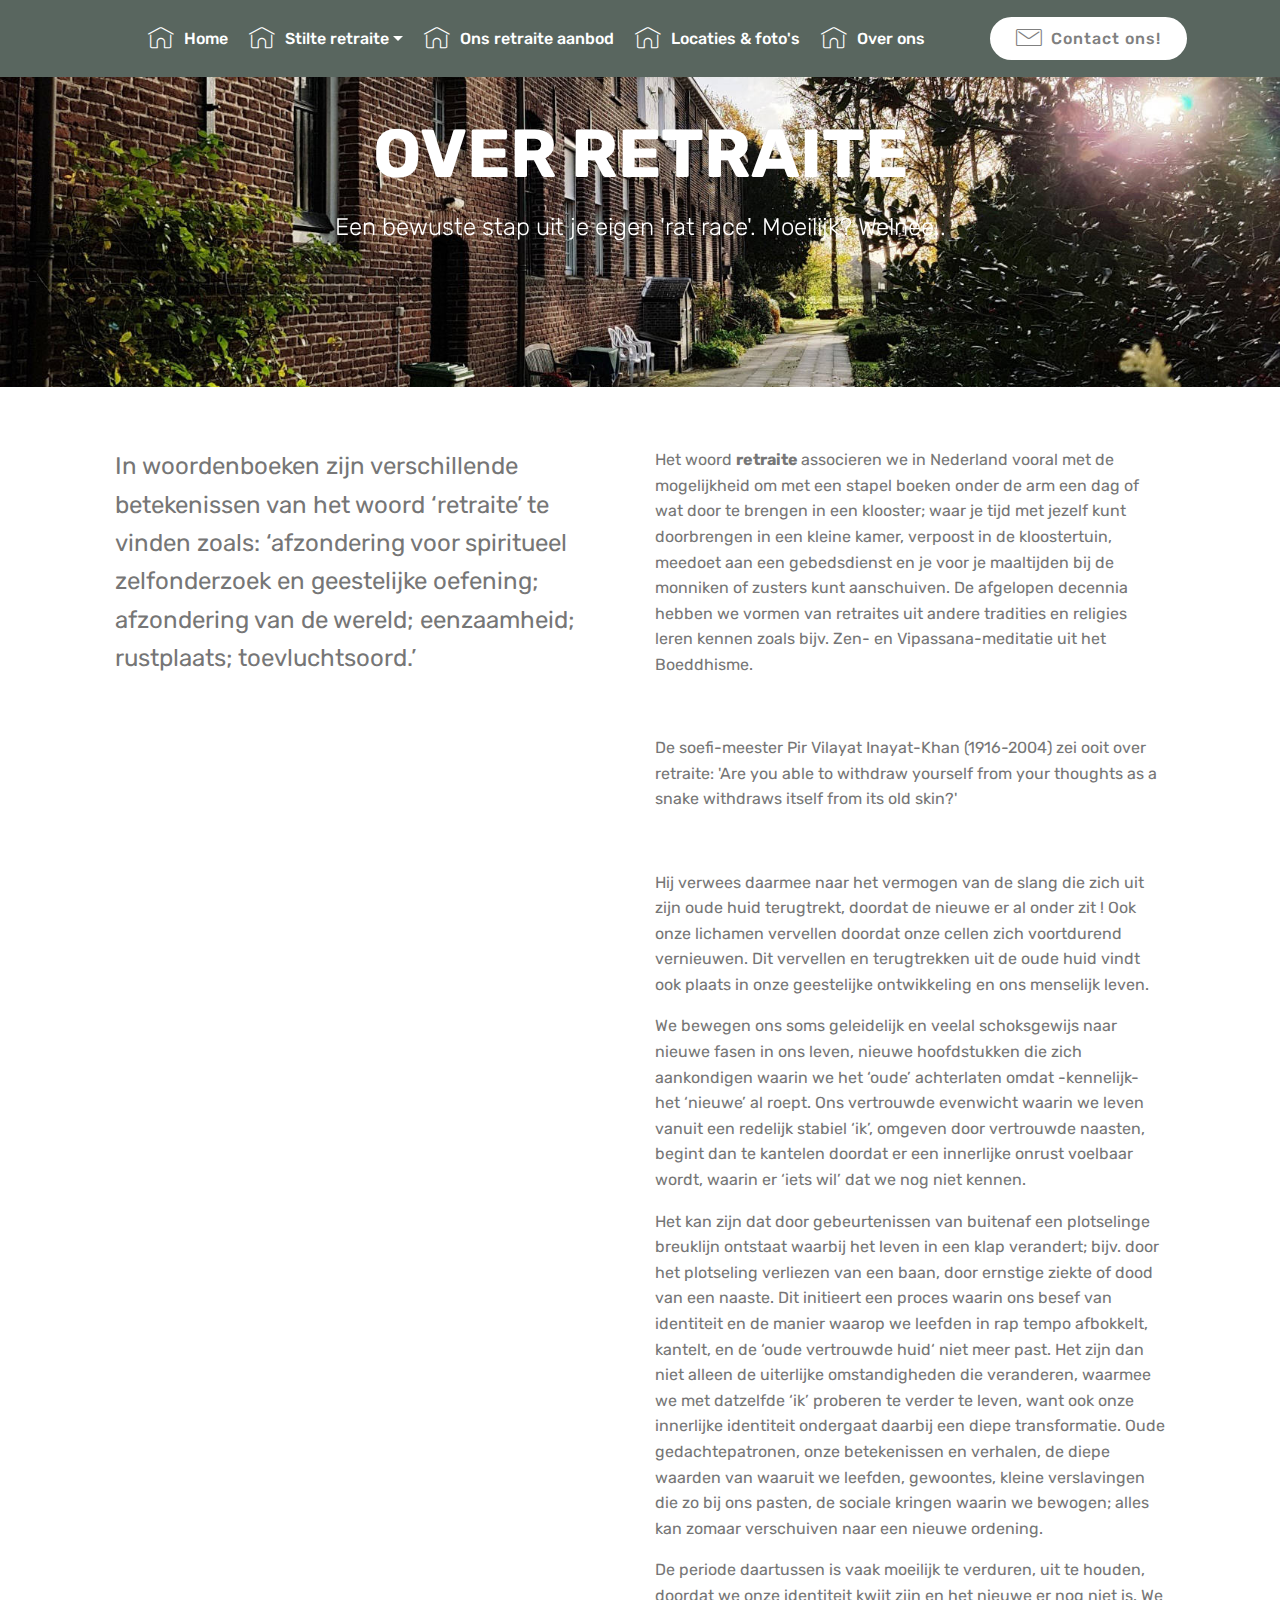
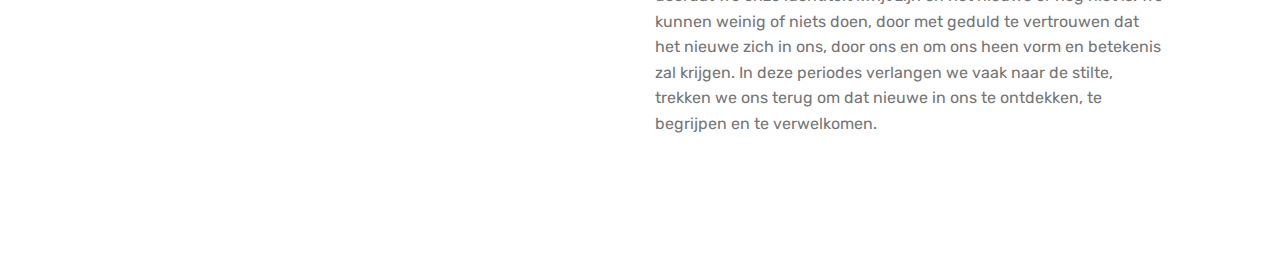
==== page2.html @ 6e640004 "create github pages" ====
<!DOCTYPE html>
<html  >
<head>
  <!-- Site made with Mobirise Website Builder v4.9.6, https://mobirise.com -->
  <meta charset="UTF-8">
  <meta http-equiv="X-UA-Compatible" content="IE=edge">
  <meta name="generator" content="Mobirise v4.9.6, mobirise.com">
  <meta name="viewport" content="width=device-width, initial-scale=1, minimum-scale=1">
  <link rel="shortcut icon" href="assets/images/logo2.png" type="image/x-icon">
  <meta name="description" content="Web Maker Description">
  
  <title>Over stilte retraite</title>
  <link rel="stylesheet" href="assets/web/assets/mobirise-icons/mobirise-icons.css">
  <link rel="stylesheet" href="assets/tether/tether.min.css">
  <link rel="stylesheet" href="assets/bootstrap/css/bootstrap.min.css">
  <link rel="stylesheet" href="assets/bootstrap/css/bootstrap-grid.min.css">
  <link rel="stylesheet" href="assets/bootstrap/css/bootstrap-reboot.min.css">
  <link rel="stylesheet" href="assets/dropdown/css/style.css">
  <link rel="stylesheet" href="assets/theme/css/style.css">
  <link rel="stylesheet" href="assets/mobirise/css/mbr-additional.css" type="text/css">
  
  
  
</head>
<body>
  <section class="menu cid-rkNlGfXV9l" once="menu" id="menu1-f">

    

    <nav class="navbar navbar-expand beta-menu navbar-dropdown align-items-center navbar-fixed-top navbar-toggleable-sm">
        <button class="navbar-toggler navbar-toggler-right" type="button" data-toggle="collapse" data-target="#navbarSupportedContent" aria-controls="navbarSupportedContent" aria-expanded="false" aria-label="Toggle navigation">
            <div class="hamburger">
                <span></span>
                <span></span>
                <span></span>
                <span></span>
            </div>
        </button>
        <div class="menu-logo">
            <div class="navbar-brand">
                
                
            </div>
        </div>
        <div class="collapse navbar-collapse" id="navbarSupportedContent">
            <ul class="navbar-nav nav-dropdown navbar-nav-top-padding" data-app-modern-menu="true"><li class="nav-item"><a class="nav-link link text-white display-4" href="index.html" aria-expanded="false">
                        <span class="mbri-home mbr-iconfont mbr-iconfont-btn"></span>
                        Home</a></li><li class="nav-item dropdown open"><a class="nav-link link text-white dropdown-toggle display-4" href="page2.html" aria-expanded="true" data-toggle="dropdown-submenu">
                        <span class="mbri-home mbr-iconfont mbr-iconfont-btn"></span>
                        Stilte retraite</a><div class="dropdown-menu"><a class="text-white dropdown-item display-4" href="page6.html" aria-expanded="false">Over stilte retraite</a><a class="text-white dropdown-item display-4" href="page3.html" aria-expanded="false">Wat is stilte retraite</a><a class="text-white dropdown-item display-4" href="page4.html" aria-expanded="false">Wat doet stilte retraite</a></div></li><li class="nav-item"><a class="nav-link link text-white display-4" href="https://mobirise.co" aria-expanded="false">
                        <span class="mbri-home mbr-iconfont mbr-iconfont-btn"></span>
                        Ons retraite aanbod</a></li><li class="nav-item"><a class="nav-link link text-white display-4" href="https://mobirise.co" aria-expanded="false">
                        <span class="mbri-home mbr-iconfont mbr-iconfont-btn"></span>
                        Locaties &amp; foto's</a></li><li class="nav-item"><a class="nav-link link text-white display-4" href="https://mobirise.co" aria-expanded="false">
                        <span class="mbri-home mbr-iconfont mbr-iconfont-btn"></span>
                        Over ons</a></li><li class="nav-item"><a class="nav-link link text-white display-4" href="https://mobirise.co" aria-expanded="false">
                        </a></li><li class="nav-item">
                    <a class="nav-link link text-white display-4" href="https://mobirise.co">
                        </a>
                </li></ul>
            <div class="navbar-buttons mbr-section-btn"><a class="btn btn-sm btn-primary display-4" href="https://mobirise.co"><span class="mbri-letter mbr-iconfont mbr-iconfont-btn"></span>
                    
                    Contact ons!</a></div>
        </div>
    </nav>
</section>

<section class="engine"><a href="https://mobirise.info/m">web design templates</a></section><section class="mbr-section content5 cid-rkNWGLHf2K mbr-parallax-background" id="content5-g">

    

    

    <div class="container">
        <div class="media-container-row">
            <div class="title col-12 col-md-8">
                <h2 class="align-center mbr-bold mbr-white pb-3 mbr-fonts-style display-1">OVER RETRAITE</h2>
                <h3 class="mbr-section-subtitle align-center mbr-light mbr-white pb-3 mbr-fonts-style display-5">Een bewuste stap uit je eigen 'rat race'. Moeilijk? Welnee..</h3>
                
                
            </div>
        </div>
    </div>
</section>

<section class="mbr-section article content3 cid-rkNXkvsCV7" id="content3-h">
      
     

    <div class="container">
        <div class="media-container-row">
            <div class="row col-12 col-md-12">
                <div class="col-12 mbr-text mbr-fonts-style col-md-6 display-5">
                     <p>In woordenboeken zijn verschillende betekenissen van het woord ‘retraite’ te vinden zoals: ‘afzondering voor spiritueel zelfonderzoek en geestelijke oefening; afzondering van de wereld; eenzaamheid; rustplaats; toevluchtsoord.’</p>
                </div>
                <div class="col-12 mbr-text mbr-fonts-style display-7 col-md-6">
                     <p>Het woord <strong>retraite </strong>associeren we in Nederland vooral met de mogelijkheid om met een stapel boeken onder de arm een dag of wat door te brengen in een klooster; waar je tijd met jezelf kunt doorbrengen in een kleine kamer, verpoost in de kloostertuin, meedoet aan een gebedsdienst en je voor je maaltijden bij de monniken of zusters kunt aanschuiven. De afgelopen decennia hebben we vormen van retraites uit andere tradities en religies leren kennen zoals bijv. Zen- en Vipassana-meditatie uit het Boeddhisme.
</p><p><br></p><p><span style="font-size: 1rem;">
</span><span style="font-size: 1rem;">De soefi-meester Pir Vilayat Inayat-Khan (1916-2004) zei ooit over retraite: 'Are you able to withdraw yourself from your thoughts as a snake withdraws itself from its old skin?'</span><br></p><p><span style="font-size: 1rem;"><br></span></p><p><span style="font-size: 1rem;">Hij v</span><span style="font-size: 1rem;">erwees daarmee naar het vermogen van de slang die zich uit zijn oude huid terugtrekt, doordat de nieuwe er al onder zit ! Ook onze lichamen vervellen doordat onze cellen zich voortdurend vernieuwen. Dit vervellen en terugtrekken uit de oude huid vindt ook plaats in onze geestelijke ontwikkeling en ons menselijk leven.&nbsp;</span></p><p><span style="font-size: 1rem;">
</span><span style="font-size: 1rem;">We bewegen ons soms geleidelijk en veelal schoksgewijs naar nieuwe fasen in ons leven, nieuwe hoofdstukken die zich aankondigen waarin we het ‘oude’ achterlaten omdat -kennelijk- het ‘nieuwe’ al roept. Ons vertrouwde evenwicht waarin we leven vanuit een redelijk stabiel ‘ik’, omgeven door vertrouwde naasten, begint dan te kantelen doordat er een innerlijke onrust voelbaar wordt, waarin er ‘iets wil’ dat we nog niet kennen.&nbsp;</span></p><p><span style="font-size: 1rem;">
</span></p><p><span style="font-size: 1rem;">Het kan zijn dat door gebeurtenissen van buitenaf een plotselinge breuklijn ontstaat waarbij het leven in een klap verandert; bijv. door het plotseling verliezen van een baan, door ernstige ziekte of dood van een naaste. Dit initieert een proces waarin ons besef van identiteit en de manier waarop we leefden in rap tempo afbokkelt, kantelt, en de ‘oude vertrouwde huid‘ niet meer past. Het zijn dan niet alleen de uiterlijke omstandigheden die veranderen, waarmee we met datzelfde ‘ik’ proberen te verder te leven, want ook onze innerlijke identiteit ondergaat daarbij een diepe transformatie. Oude gedachtepatronen, onze betekenissen en verhalen, de diepe waarden van waaruit we leefden, gewoontes, kleine verslavingen die zo bij ons pasten, de sociale kringen waarin we bewogen; alles kan zomaar verschuiven naar een nieuwe ordening.
</span></p><p><span style="font-size: 1rem;">
</span></p><p><span style="font-size: 1rem;">De periode daartussen is vaak moeilijk te verduren, uit te houden, doordat we onze identiteit kwijt zijn en het nieuwe er nog niet is. We kunnen weinig of niets doen, door met geduld te vertrouwen dat het nieuwe zich in ons, door ons en om ons heen vorm en betekenis zal krijgen. In deze periodes verlangen we vaak naar de stilte, trekken we ons terug om dat nieuwe in ons te ontdekken, te begrijpen en te verwelkomen.</span></p><p><span style="font-size: 1rem;"><br></span></p>
                </div>
                
            </div>
        </div>
    </div>
</section>


  <script src="assets/web/assets/jquery/jquery.min.js"></script>
  <script src="assets/popper/popper.min.js"></script>
  <script src="assets/tether/tether.min.js"></script>
  <script src="assets/bootstrap/js/bootstrap.min.js"></script>
  <script src="assets/smoothscroll/smooth-scroll.js"></script>
  <script src="assets/dropdown/js/script.min.js"></script>
  <script src="assets/touchswipe/jquery.touch-swipe.min.js"></script>
  <script src="assets/parallax/jarallax.min.js"></script>
  <script src="assets/theme/js/script.js"></script>
  
  
</body>
</html>
---- assets/web/assets/mobirise-icons/mobirise-icons.css ----
@font-face {
  font-family: 'MobiriseIcons';
  src:  url('mobirise-icons.eot?spat4u');
  src:  url('mobirise-icons.eot?spat4u#iefix') format('embedded-opentype'),
    url('mobirise-icons.ttf?spat4u') format('truetype'),
    url('mobirise-icons.woff?spat4u') format('woff'),
    url('mobirise-icons.svg?spat4u#MobiriseIcons') format('svg');
  font-weight: normal;
  font-style: normal;
}

[class^="mbri-"], [class*=" mbri-"] {
  /* use !important to prevent issues with browser extensions that change fonts */
  font-family: MobiriseIcons !important;
  speak: none;
  font-style: normal;
  font-weight: normal;
  font-variant: normal;
  text-transform: none;
  line-height: 1;

  /* Better Font Rendering =========== */
  -webkit-font-smoothing: antialiased;
  -moz-osx-font-smoothing: grayscale;
}

.mbri-add-submenu:before {
  content: "\e900";
}
.mbri-alert:before {
  content: "\e901";
}
.mbri-align-center:before {
  content: "\e902";
}
.mbri-align-justify:before {
  content: "\e903";
}
.mbri-align-left:before {
  content: "\e904";
}
.mbri-align-right:before {
  content: "\e905";
}
.mbri-android:before {
  content: "\e906";
}
.mbri-apple:before {
  content: "\e907";
}
.mbri-arrow-down:before {
  content: "\e908";
}
.mbri-arrow-next:before {
  content: "\e909";
}
.mbri-arrow-prev:before {
  content: "\e90a";
}
.mbri-arrow-up:before {
  content: "\e90b";
}
.mbri-bold:before {
  content: "\e90c";
}
.mbri-bookmark:before {
  content: "\e90d";
}
.mbri-bootstrap:before {
  content: "\e90e";
}
.mbri-briefcase:before {
  content: "\e90f";
}
.mbri-browse:before {
  content: "\e910";
}
.mbri-bulleted-list:before {
  content: "\e911";
}
.mbri-calendar:before {
  content: "\e912";
}
.mbri-camera:before {
  content: "\e913";
}
.mbri-cart-add:before {
  content: "\e914";
}
.mbri-cart-full:before {
  content: "\e915";
}
.mbri-cash:before {
  content: "\e916";
}
.mbri-change-style:before {
  content: "\e917";
}
.mbri-chat:before {
  content: "\e918";
}
.mbri-clock:before {
  content: "\e919";
}
.mbri-close:before {
  content: "\e91a";
}
.mbri-cloud:before {
  content: "\e91b";
}
.mbri-code:before {
  content: "\e91c";
}
.mbri-contact-form:before {
  content: "\e91d";
}
.mbri-credit-card:before {
  content: "\e91e";
}
.mbri-cursor-click:before {
  content: "\e91f";
}
.mbri-cust-feedback:before {
  content: "\e920";
}
.mbri-database:before {
  content: "\e921";
}
.mbri-delivery:before {
  content: "\e922";
}
.mbri-desktop:before {
  content: "\e923";
}
.mbri-devices:before {
  content: "\e924";
}
.mbri-down:before {
  content: "\e925";
}
.mbri-download:before {
  content: "\e989";
}
.mbri-drag-n-drop:before {
  content: "\e927";
}
.mbri-drag-n-drop2:before {
  content: "\e928";
}
.mbri-edit:before {
  content: "\e929";
}
.mbri-edit2:before {
  content: "\e92a";
}
.mbri-error:before {
  content: "\e92b";
}
.mbri-extension:before {
  content: "\e92c";
}
.mbri-features:before {
  content: "\e92d";
}
.mbri-file:before {
  content: "\e92e";
}
.mbri-flag:before {
  content: "\e92f";
}
.mbri-folder:before {
  content: "\e930";
}
.mbri-gift:before {
  content: "\e931";
}
.mbri-github:before {
  content: "\e932";
}
.mbri-globe:before {
  content: "\e933";
}
.mbri-globe-2:before {
  content: "\e934";
}
.mbri-growing-chart:before {
  content: "\e935";
}
.mbri-hearth:before {
  content: "\e936";
}
.mbri-help:before {
  content: "\e937";
}
.mbri-home:before {
  content: "\e938";
}
.mbri-hot-cup:before {
  content: "\e939";
}
.mbri-idea:before {
  content: "\e93a";
}
.mbri-image-gallery:before {
  content: "\e93b";
}
.mbri-image-slider:before {
  content: "\e93c";
}
.mbri-info:before {
  content: "\e93d";
}
.mbri-italic:before {
  content: "\e93e";
}
.mbri-key:before {
  content: "\e93f";
}
.mbri-laptop:before {
  content: "\e940";
}
.mbri-layers:before {
  content: "\e941";
}
.mbri-left-right:before {
  content: "\e942";
}
.mbri-left:before {
  content: "\e943";
}
.mbri-letter:before {
  content: "\e944";
}
.mbri-like:before {
  content: "\e945";
}
.mbri-link:before {
  content: "\e946";
}
.mbri-lock:before {
  content: "\e947";
}
.mbri-login:before {
  content: "\e948";
}
.mbri-logout:before {
  content: "\e949";
}
.mbri-magic-stick:before {
  content: "\e94a";
}
.mbri-map-pin:before {
  content: "\e94b";
}
.mbri-menu:before {
  content: "\e94c";
}
.mbri-mobile:before {
  content: "\e94d";
}
.mbri-mobile2:before {
  content: "\e94e";
}
.mbri-mobirise:before {
  content: "\e94f";
}
.mbri-more-horizontal:before {
  content: "\e950";
}
.mbri-more-vertical:before {
  content: "\e951";
}
.mbri-music:before {
  content: "\e952";
}
.mbri-new-file:before {
  content: "\e953";
}
.mbri-numbered-list:before {
  content: "\e954";
}
.mbri-opened-folder:before {
  content: "\e955";
}
.mbri-pages:before {
  content: "\e956";
}
.mbri-paper-plane:before {
  content: "\e957";
}
.mbri-paperclip:before {
  content: "\e958";
}
.mbri-photo:before {
  content: "\e959";
}
.mbri-photos:before {
  content: "\e95a";
}
.mbri-pin:before {
  content: "\e95b";
}
.mbri-play:before {
  content: "\e95c";
}
.mbri-plus:before {
  content: "\e95d";
}
.mbri-preview:before {
  content: "\e95e";
}
.mbri-print:before {
  content: "\e95f";
}
.mbri-protect:before {
  content: "\e960";
}
.mbri-question:before {
  content: "\e961";
}
.mbri-quote-left:before {
  content: "\e962";
}
.mbri-quote-right:before {
  content: "\e963";
}
.mbri-refresh:before {
  content: "\e964";
}
.mbri-responsive:before {
  content: "\e965";
}
.mbri-right:before {
  content: "\e966";
}
.mbri-rocket:before {
  content: "\e967";
}
.mbri-sad-face:before {
  content: "\e968";
}
.mbri-sale:before {
  content: "\e969";
}
.mbri-save:before {
  content: "\e96a";
}
.mbri-search:before {
  content: "\e96b";
}
.mbri-setting:before {
  content: "\e96c";
}
.mbri-setting2:before {
  content: "\e96d";
}
.mbri-setting3:before {
  content: "\e96e";
}
.mbri-share:before {
  content: "\e96f";
}
.mbri-shopping-bag:before {
  content: "\e970";
}
.mbri-shopping-basket:before {
  content: "\e971";
}
.mbri-shopping-cart:before {
  content: "\e972";
}
.mbri-sites:before {
  content: "\e973";
}
.mbri-smile-face:before {
  content: "\e974";
}
.mbri-speed:before {
  content: "\e975";
}
.mbri-star:before {
  content: "\e976";
}
.mbri-success:before {
  content: "\e977";
}
.mbri-sun:before {
  content: "\e978";
}
.mbri-sun2:before {
  content: "\e979";
}
.mbri-tablet:before {
  content: "\e97a";
}
.mbri-tablet-vertical:before {
  content: "\e97b";
}
.mbri-target:before {
  content: "\e97c";
}
.mbri-timer:before {
  content: "\e97d";
}
.mbri-to-ftp:before {
  content: "\e97e";
}
.mbri-to-local-drive:before {
  content: "\e97f";
}
.mbri-touch-swipe:before {
  content: "\e980";
}
.mbri-touch:before {
  content: "\e981";
}
.mbri-trash:before {
  content: "\e982";
}
.mbri-underline:before {
  content: "\e983";
}
.mbri-unlink:before {
  content: "\e984";
}
.mbri-unlock:before {
  content: "\e985";
}
.mbri-up-down:before {
  content: "\e986";
}
.mbri-up:before {
  content: "\e987";
}
.mbri-update:before {
  content: "\e988";
}
.mbri-upload:before {
 content: "\e926"; 
}
.mbri-user:before {
  content: "\e98a";
}
.mbri-user2:before {
  content: "\e98b";
}
.mbri-users:before {
  content: "\e98c";
}
.mbri-video:before {
  content: "\e98d";
}
.mbri-video-play:before {
  content: "\e98e";
}
.mbri-watch:before {
  content: "\e98f";
}
.mbri-website-theme:before {
  content: "\e990";
}
.mbri-wifi:before {
  content: "\e991";
}
.mbri-windows:before {
  content: "\e992";
}
.mbri-zoom-out:before {
  content: "\e993";
}
.mbri-redo:before {
  content: "\e994";
}
.mbri-undo:before {
  content: "\e995";
}
---- assets/dropdown/css/style.css ----
.navbar-dropdown {
  left: 0;
  padding: 0;
  position: absolute;
  right: 0;
  top: 0;
  transition: all 0.45s ease;
  z-index: 1030;
  background: #282828; }
  .navbar-dropdown .navbar-logo {
    margin-right: 0.8rem;
    transition: margin 0.3s ease-in-out;
    vertical-align: middle; }
    .navbar-dropdown .navbar-logo img {
      height: 3.125rem;
      transition: all 0.3s ease-in-out; }
    .navbar-dropdown .navbar-logo.mbr-iconfont {
      font-size: 3.125rem;
      line-height: 3.125rem; }
  .navbar-dropdown .navbar-caption {
    font-weight: 700;
    white-space: normal;
    vertical-align: -4px;
    line-height: 3.125rem !important; }
    .navbar-dropdown .navbar-caption, .navbar-dropdown .navbar-caption:hover {
      color: inherit;
      text-decoration: none; }
  .navbar-dropdown .mbr-iconfont + .navbar-caption {
    vertical-align: -1px; }
  .navbar-dropdown.navbar-fixed-top {
    position: fixed; }
  .navbar-dropdown .navbar-brand span {
    vertical-align: -4px; }
  .navbar-dropdown.bg-color.transparent {
    background: none; }
  .navbar-dropdown.navbar-short .navbar-brand {
    padding: 0.625rem 0; }
    .navbar-dropdown.navbar-short .navbar-brand span {
      vertical-align: -1px; }
  .navbar-dropdown.navbar-short .navbar-caption {
    line-height: 2.375rem !important;
    vertical-align: -2px; }
  .navbar-dropdown.navbar-short .navbar-logo {
    margin-right: 0.5rem; }
    .navbar-dropdown.navbar-short .navbar-logo img {
      height: 2.375rem; }
    .navbar-dropdown.navbar-short .navbar-logo.mbr-iconfont {
      font-size: 2.375rem;
      line-height: 2.375rem; }
  .navbar-dropdown.navbar-short .mbr-table-cell {
    height: 3.625rem; }
  .navbar-dropdown .navbar-close {
    left: 0.6875rem;
    position: fixed;
    top: 0.75rem;
    z-index: 1000; }
  .navbar-dropdown .hamburger-icon {
    content: "";
    display: inline-block;
    vertical-align: middle;
    width: 16px;
    -webkit-box-shadow: 0 -6px 0 1px #282828,0 0 0 1px #282828,0 6px 0 1px #282828;
    -moz-box-shadow: 0 -6px 0 1px #282828,0 0 0 1px #282828,0 6px 0 1px #282828;
    box-shadow: 0 -6px 0 1px #282828,0 0 0 1px #282828,0 6px 0 1px #282828; }

.dropdown-menu .dropdown-toggle[data-toggle="dropdown-submenu"]::after {
  border-bottom: 0.35em solid transparent;
  border-left: 0.35em solid;
  border-right: 0;
  border-top: 0.35em solid transparent;
  margin-left: 0.3rem; }

.dropdown-menu .dropdown-item:focus {
  outline: 0; }

.nav-dropdown {
  font-size: 0.75rem;
  font-weight: 500;
  height: auto !important; }
  .nav-dropdown .nav-btn {
    padding-left: 1rem; }
  .nav-dropdown .link {
    margin: .667em 1.667em;
    font-weight: 500;
    padding: 0;
    transition: color .2s ease-in-out; }
    .nav-dropdown .link.dropdown-toggle {
      margin-right: 2.583em; }
      .nav-dropdown .link.dropdown-toggle::after {
        margin-left: .25rem;
        border-top: 0.35em solid;
        border-right: 0.35em solid transparent;
        border-left: 0.35em solid transparent;
        border-bottom: 0; }
      .nav-dropdown .link.dropdown-toggle[aria-expanded="true"] {
        margin: 0;
        padding: 0.667em 3.263em  0.667em 1.667em; }
  .nav-dropdown .link::after,
  .nav-dropdown .dropdown-item::after {
    color: inherit; }
  .nav-dropdown .btn {
    font-size: 0.75rem;
    font-weight: 700;
    letter-spacing: 0;
    margin-bottom: 0;
    padding-left: 1.25rem;
    padding-right: 1.25rem; }
  .nav-dropdown .dropdown-menu {
    border-radius: 0;
    border: 0;
    left: 0;
    margin: 0;
    padding-bottom: 1.25rem;
    padding-top: 1.25rem;
    position: relative; }
  .nav-dropdown .dropdown-submenu {
    margin-left: 0.125rem;
    top: 0; }
  .nav-dropdown .dropdown-item {
    font-weight: 500;
    line-height: 2;
    padding: 0.3846em 4.615em 0.3846em 1.5385em;
    position: relative;
    transition: color .2s ease-in-out, background-color .2s ease-in-out; }
    .nav-dropdown .dropdown-item::after {
      margin-top: -0.3077em;
      position: absolute;
      right: 1.1538em;
      top: 50%; }
    .nav-dropdown .dropdown-item:focus, .nav-dropdown .dropdown-item:hover {
      background: none; }

@media (max-width: 767px) {
  .nav-dropdown.navbar-toggleable-sm {
    bottom: 0;
    display: none;
    left: 0;
    overflow-x: hidden;
    position: fixed;
    top: 0;
    transform: translateX(-100%);
    -ms-transform: translateX(-100%);
    -webkit-transform: translateX(-100%);
    width: 18.75rem;
    z-index: 999; } }
.nav-dropdown.navbar-toggleable-xl {
  bottom: 0;
  display: none;
  left: 0;
  overflow-x: hidden;
  position: fixed;
  top: 0;
  transform: translateX(-100%);
  -ms-transform: translateX(-100%);
  -webkit-transform: translateX(-100%);
  width: 18.75rem;
  z-index: 999; }

.nav-dropdown-sm {
  display: block !important;
  overflow-x: hidden;
  overflow: auto;
  padding-top: 3.875rem; }
  .nav-dropdown-sm::after {
    content: "";
    display: block;
    height: 3rem;
    width: 100%; }
  .nav-dropdown-sm.collapse.in ~ .navbar-close {
    display: block !important; }
  .nav-dropdown-sm.collapsing, .nav-dropdown-sm.collapse.in {
    transform: translateX(0);
    -ms-transform: translateX(0);
    -webkit-transform: translateX(0);
    transition: all 0.25s ease-out;
    -webkit-transition: all 0.25s ease-out;
    background: #282828; }
  .nav-dropdown-sm.collapsing[aria-expanded="false"] {
    transform: translateX(-100%);
    -ms-transform: translateX(-100%);
    -webkit-transform: translateX(-100%); }
  .nav-dropdown-sm .nav-item {
    display: block;
    margin-left: 0 !important;
    padding-left: 0; }
  .nav-dropdown-sm .link,
  .nav-dropdown-sm .dropdown-item {
    border-top: 1px dotted rgba(255, 255, 255, 0.1);
    font-size: 0.8125rem;
    line-height: 1.6;
    margin: 0 !important;
    padding: 0.875rem 2.4rem 0.875rem 1.5625rem !important;
    position: relative;
    white-space: normal; }
    .nav-dropdown-sm .link:focus, .nav-dropdown-sm .link:hover,
    .nav-dropdown-sm .dropdown-item:focus,
    .nav-dropdown-sm .dropdown-item:hover {
      background: rgba(0, 0, 0, 0.2) !important;
      color: #c0a375; }
  .nav-dropdown-sm .nav-btn {
    position: relative;
    padding: 1.5625rem 1.5625rem 0 1.5625rem; }
    .nav-dropdown-sm .nav-btn::before {
      border-top: 1px dotted rgba(255, 255, 255, 0.1);
      content: "";
      left: 0;
      position: absolute;
      top: 0;
      width: 100%; }
    .nav-dropdown-sm .nav-btn + .nav-btn {
      padding-top: 0.625rem; }
      .nav-dropdown-sm .nav-btn + .nav-btn::before {
        display: none; }
  .nav-dropdown-sm .btn {
    padding: 0.625rem 0; }
  .nav-dropdown-sm .dropdown-toggle[data-toggle="dropdown-submenu"]::after {
    margin-left: .25rem;
    border-top: 0.35em solid;
    border-right: 0.35em solid transparent;
    border-left: 0.35em solid transparent;
    border-bottom: 0; }
  .nav-dropdown-sm .dropdown-toggle[data-toggle="dropdown-submenu"][aria-expanded="true"]::after {
    border-top: 0;
    border-right: 0.35em solid transparent;
    border-left: 0.35em solid transparent;
    border-bottom: 0.35em solid; }
  .nav-dropdown-sm .dropdown-menu {
    margin: 0;
    padding: 0;
    position: relative;
    top: 0;
    left: 0;
    width: 100%;
    border: 0;
    float: none;
    border-radius: 0;
    background: none; }
  .nav-dropdown-sm .dropdown-submenu {
    left: 100%;
    margin-left: 0.125rem;
    margin-top: -1.25rem;
    top: 0; }

.navbar-toggleable-sm .nav-dropdown .dropdown-menu {
  position: absolute; }

.navbar-toggleable-sm .nav-dropdown .dropdown-submenu {
  left: 100%;
  margin-left: 0.125rem;
  margin-top: -1.25rem;
  top: 0; }

.navbar-toggleable-sm.opened .nav-dropdown .dropdown-menu {
  position: relative; }

.navbar-toggleable-sm.opened .nav-dropdown .dropdown-submenu {
  left: 0;
  margin-left: 00rem;
  margin-top: 0rem;
  top: 0; }

.is-builder .nav-dropdown.collapsing {
  transition: none !important; }

/*# sourceMappingURL=style.css.map */
---- assets/theme/css/style.css ----
/*!
 * Mobirise v4 theme (https://mobirise.com/)
 * Copyright 2017 Mobirise
 */
section {
  background-color: #eeeeee; }

section,
.container,
.container-fluid {
  position: relative;
  word-wrap: break-word; }

a.mbr-iconfont:hover {
  text-decoration: none; }

.article .lead p, .article .lead ul, .article .lead ol, .article .lead pre, .article .lead blockquote {
  margin-bottom: 0; }

a {
  font-style: normal;
  font-weight: 400;
  cursor: pointer; }
  a, a:hover {
    text-decoration: none; }

figure {
  margin-bottom: 0; }

body {
  color: #232323; }

h1, h2, h3, h4, h5, h6,
.h1, .h2, .h3, .h4, .h5, .h6,
.display-1, .display-2, .display-3, .display-4 {
  line-height: 1;
  word-break: break-word;
  word-wrap: break-word; }

b, strong {
  font-weight: bold; }

blockquote {
  padding: 10px 0 10px 20px;
  position: relative;
  border-left: 2px solid;
  border-color: #ff3366; }

input:-webkit-autofill, input:-webkit-autofill:hover, input:-webkit-autofill:focus, input:-webkit-autofill:active {
  transition-delay: 9999s;
  transition-property: background-color, color; }

textarea[type="hidden"] {
  display: none; }

body {
  position: relative; }

section {
  background-position: 50% 50%;
  background-repeat: no-repeat;
  background-size: cover; }
  section .mbr-background-video,
  section .mbr-background-video-preview {
    position: absolute;
    bottom: 0;
    left: 0;
    right: 0;
    top: 0; }

.hidden {
  visibility: hidden; }

.mbr-z-index20 {
  z-index: 20; }

/*! Base colors */
.mbr-white {
  color: #ffffff; }

.mbr-black {
  color: #000000; }

.mbr-bg-white {
  background-color: #ffffff; }

.mbr-bg-black {
  background-color: #000000; }

/*! Text-aligns */
.align-left {
  text-align: left; }

.align-center {
  text-align: center; }

.align-right {
  text-align: right; }

@media (max-width: 767px) {
  .align-left, .align-center, .align-right, .mbr-section-btn, .mbr-section-title {
    text-align: center; } }
/*! Font-weight  */
.mbr-light {
  font-weight: 300; }

.mbr-regular {
  font-weight: 400; }

.mbr-semibold {
  font-weight: 500; }

.mbr-bold {
  font-weight: 700; }

/*! Media  */
.media-size-item {
  -webkit-flex: 1 1 auto;
  -moz-flex: 1 1 auto;
  -ms-flex: 1 1 auto;
  -o-flex: 1 1 auto;
  flex: 1 1 auto; }

.media-content {
  -webkit-flex-basis: 100%;
  flex-basis: 100%; }

.media-container-row {
  display: -ms-flexbox;
  display: -webkit-flex;
  display: flex;
  -webkit-flex-direction: row;
  -ms-flex-direction: row;
  flex-direction: row;
  -webkit-flex-wrap: wrap;
  -ms-flex-wrap: wrap;
  flex-wrap: wrap;
  -webkit-justify-content: center;
  -ms-flex-pack: center;
  justify-content: center;
  -webkit-align-content: center;
  -ms-flex-line-pack: center;
  align-content: center;
  -webkit-align-items: start;
  -ms-flex-align: start;
  align-items: start; }
  .media-container-row .media-size-item {
    width: 400px; }

.media-container-column {
  display: -ms-flexbox;
  display: -webkit-flex;
  display: flex;
  -webkit-flex-direction: column;
  -ms-flex-direction: column;
  flex-direction: column;
  -webkit-flex-wrap: wrap;
  -ms-flex-wrap: wrap;
  flex-wrap: wrap;
  -webkit-justify-content: center;
  -ms-flex-pack: center;
  justify-content: center;
  -webkit-align-content: center;
  -ms-flex-line-pack: center;
  align-content: center;
  -webkit-align-items: stretch;
  -ms-flex-align: stretch;
  align-items: stretch; }
  .media-container-column > * {
    width: 100%; }

@media (min-width: 992px) {
  .media-container-row {
    -webkit-flex-wrap: nowrap;
    -ms-flex-wrap: nowrap;
    flex-wrap: nowrap; } }
figure {
  overflow: hidden; }

figure[mbr-media-size] {
  transition: width 0.1s; }

.mbr-figure img, .mbr-figure iframe {
  display: block;
  width: 100%; }

.card {
  background-color: transparent;
  border: none; }

.card-img {
  text-align: center;
  flex-shrink: 0;
  -webkit-flex-shrink: 0; }

.media {
  max-width: 100%;
  margin: 0 auto; }

.mbr-figure {
  -ms-flex-item-align: center;
  -ms-grid-row-align: center;
  -webkit-align-self: center;
  align-self: center; }

.media-container > div {
  max-width: 100%; }

.mbr-figure img, .card-img img {
  width: 100%; }

@media (max-width: 991px) {
  .media-size-item {
    width: auto !important; }

  .media {
    width: auto; }

  .mbr-figure {
    width: 100% !important; } }
/*! Buttons */
.mbr-section-btn {
  margin-left: -.25rem;
  margin-right: -.25rem;
  font-size: 0; }

nav .mbr-section-btn {
  margin-left: 0rem;
  margin-right: 0rem; }

/*! Btn icon margin */
.btn .mbr-iconfont, .btn.btn-sm .mbr-iconfont {
  cursor: pointer;
  margin-right: 0.5rem; }

.btn.btn-md .mbr-iconfont, .btn.btn-md .mbr-iconfont {
  margin-right: 0.8rem; }

.mbr-regular {
  font-weight: 400; }

.mbr-semibold {
  font-weight: 500; }

.mbr-bold {
  font-weight: 700; }

[type="submit"] {
  -webkit-appearance: none; }

/*! Full-screen */
.mbr-fullscreen .mbr-overlay {
  min-height: 100vh; }

.mbr-fullscreen {
  display: flex;
  display: -webkit-flex;
  display: -moz-flex;
  display: -ms-flex;
  display: -o-flex;
  align-items: center;
  -webkit-align-items: center;
  min-height: 100vh;
  padding-top: 3rem;
  padding-bottom: 3rem; }

/*! Map */
.map {
  height: 25rem;
  position: relative; }
  .map iframe {
    width: 100%;
    height: 100%; }

/* Form */
.form-asterisk {
  font-family: initial;
  position: absolute;
  top: -2px;
  font-weight: normal; }

/*! Scroll to top arrow */
.mbr-arrow-up {
  bottom: 25px;
  right: 90px;
  position: fixed;
  text-align: right;
  z-index: 5000;
  color: #ffffff;
  font-size: 32px;
  transform: rotate(180deg);
  -webkit-transform: rotate(180deg); }

.mbr-arrow-up a {
  background: rgba(0, 0, 0, 0.2);
  border-radius: 3px;
  color: #fff;
  display: inline-block;
  height: 60px;
  width: 60px;
  outline-style: none !important;
  position: relative;
  text-decoration: none;
  transition: all .3s ease-in-out;
  cursor: pointer;
  text-align: center; }
  .mbr-arrow-up a:hover {
    background-color: rgba(0, 0, 0, 0.4); }
  .mbr-arrow-up a i {
    line-height: 60px; }

.mbr-arrow-up-icon {
  display: block;
  color: #fff; }

.mbr-arrow-up-icon::before {
  content: "\203a";
  display: inline-block;
  font-family: serif;
  font-size: 32px;
  line-height: 1;
  font-style: normal;
  position: relative;
  top: 6px;
  left: -4px;
  -webkit-transform: rotate(-90deg);
  transform: rotate(-90deg); }

/*! Arrow Down */
.mbr-arrow {
  position: absolute;
  bottom: 45px;
  left: 50%;
  width: 60px;
  height: 60px;
  cursor: pointer;
  background-color: rgba(80, 80, 80, 0.5);
  border-radius: 50%;
  -webkit-transform: translateX(-50%);
  transform: translateX(-50%); }
  .mbr-arrow > a {
    display: inline-block;
    text-decoration: none;
    outline-style: none;
    -webkit-animation: arrowdown 1.7s ease-in-out infinite;
    animation: arrowdown 1.7s ease-in-out infinite; }
    .mbr-arrow > a > i {
      position: absolute;
      top: -2px;
      left: 15px;
      font-size: 2rem; }

@keyframes arrowdown {
  0% {
    transform: translateY(0px);
    -webkit-transform: translateY(0px); }
  50% {
    transform: translateY(-5px);
    -webkit-transform: translateY(-5px); }
  100% {
    transform: translateY(0px);
    -webkit-transform: translateY(0px); } }
@-webkit-keyframes arrowdown {
  0% {
    transform: translateY(0px);
    -webkit-transform: translateY(0px); }
  50% {
    transform: translateY(-5px);
    -webkit-transform: translateY(-5px); }
  100% {
    transform: translateY(0px);
    -webkit-transform: translateY(0px); } }
@media (max-width: 500px) {
  .mbr-arrow-up {
    left: 50%;
    right: auto;
    transform: translateX(-50%) rotate(180deg);
    -webkit-transform: translateX(-50%) rotate(180deg); } }
/*Gradients animation*/
@keyframes gradient-animation {
  from {
    background-position: 0% 100%;
    animation-timing-function: ease-in-out; }
  to {
    background-position: 100% 0%;
    animation-timing-function: ease-in-out; } }
@-webkit-keyframes gradient-animation {
  from {
    background-position: 0% 100%;
    animation-timing-function: ease-in-out; }
  to {
    background-position: 100% 0%;
    animation-timing-function: ease-in-out; } }
.bg-gradient {
  background-size: 200% 200%;
  animation: gradient-animation 5s infinite alternate;
  -webkit-animation: gradient-animation 5s infinite alternate; }

.menu .navbar-brand {
  display: -webkit-flex; }
  .menu .navbar-brand span {
    display: flex;
    display: -webkit-flex; }
  .menu .navbar-brand .navbar-caption-wrap {
    display: -webkit-flex; }
  .menu .navbar-brand .navbar-logo img {
    display: -webkit-flex; }
@media (min-width: 768px) and (max-width: 991px) {
  .menu .navbar-toggleable-sm .navbar-nav {
    display: -webkit-box;
    display: -webkit-flex;
    display: -ms-flexbox; } }
@media (min-width: 992px) {
  .menu .navbar-nav.nav-dropdown {
    display: -webkit-flex; }
  .menu .navbar-toggleable-sm .navbar-collapse {
    display: -webkit-flex !important; } }
@media (max-width: 767px) {
  .menu .navbar-collapse {
    max-height: 80vh; }
  .menu .dropdown-menu {
    max-height: 60vh; } }

.navbar {
  display: -webkit-flex;
  -webkit-flex-wrap: wrap;
  -webkit-align-items: center;
  -webkit-justify-content: space-between; }

.navbar-collapse {
  -webkit-flex-basis: 100%;
  -webkit-flex-grow: 1;
  -webkit-align-items: center; }

.nav-dropdown .link {
  padding: .667em 1.667em !important;
  margin: 0 !important; }

.nav {
  display: -webkit-flex;
  -webkit-flex-wrap: wrap; }

.row {
  display: -webkit-flex;
  -webkit-flex-wrap: wrap; }

.justify-content-center {
  -webkit-justify-content: center; }

.form-inline {
  display: -webkit-flex;
  -webkit-flex-flow: row wrap;
  -webkit-align-items: center; }

.card-wrapper {
  -webkit-flex: 1; }

.carousel-control {
  z-index: 10;
  display: -webkit-flex;
  -webkit-align-items: center;
  -webkit-justify-content: center; }

.carousel-controls {
  display: -webkit-flex; }

.media {
  display: -webkit-flex; }

.jq-selectbox__select {
  padding: 1.07em .5em;
  position: absolute;
  top: 0;
  left: 0;
  width: 100%; }

.jq-selectbox__dropdown {
  position: absolute;
  top: 100% !important;
  left: 0 !important;
  width: 100% !important; }

.jq-selectbox__trigger-arrow {
  transform: translateY(-50%); }

.jq-selectbox li {
  padding: 1.07em .5em; }

/*# sourceMappingURL=style.css.map */
.engine {
	position: absolute;
	text-indent: -2400px;
	text-align: center;
	padding: 0;
	top: 0;
	left: -2400px;
}
---- assets/mobirise/css/mbr-additional.css ----
@import url(https://fonts.googleapis.com/css?family=Rubik:300,300i,400,400i,500,500i,700,700i,900,900i);





body {
  font-style: normal;
  line-height: 1.5;
}
.mbr-section-title {
  font-style: normal;
  line-height: 1.2;
}
.mbr-section-subtitle {
  line-height: 1.3;
}
.mbr-text {
  font-style: normal;
  line-height: 1.6;
}
.display-1 {
  font-family: 'Rubik', sans-serif;
  font-size: 4.25rem;
}
.display-1 > .mbr-iconfont {
  font-size: 6.8rem;
}
.display-2 {
  font-family: 'Rubik', sans-serif;
  font-size: 3rem;
}
.display-2 > .mbr-iconfont {
  font-size: 4.8rem;
}
.display-4 {
  font-family: 'Rubik', sans-serif;
  font-size: 1rem;
}
.display-4 > .mbr-iconfont {
  font-size: 1.6rem;
}
.display-5 {
  font-family: 'Rubik', sans-serif;
  font-size: 1.5rem;
}
.display-5 > .mbr-iconfont {
  font-size: 2.4rem;
}
.display-7 {
  font-family: 'Rubik', sans-serif;
  font-size: 1rem;
}
.display-7 > .mbr-iconfont {
  font-size: 1.6rem;
}
/* ---- Fluid typography for mobile devices ---- */
/* 1.4 - font scale ratio ( bootstrap == 1.42857 ) */
/* 100vw - current viewport width */
/* (48 - 20)  48 == 48rem == 768px, 20 == 20rem == 320px(minimal supported viewport) */
/* 0.65 - min scale variable, may vary */
@media (max-width: 768px) {
  .display-1 {
    font-size: 3.4rem;
    font-size: calc( 2.1374999999999997rem + (4.25 - 2.1374999999999997) * ((100vw - 20rem) / (48 - 20)));
    line-height: calc( 1.4 * (2.1374999999999997rem + (4.25 - 2.1374999999999997) * ((100vw - 20rem) / (48 - 20))));
  }
  .display-2 {
    font-size: 2.4rem;
    font-size: calc( 1.7rem + (3 - 1.7) * ((100vw - 20rem) / (48 - 20)));
    line-height: calc( 1.4 * (1.7rem + (3 - 1.7) * ((100vw - 20rem) / (48 - 20))));
  }
  .display-4 {
    font-size: 0.8rem;
    font-size: calc( 1rem + (1 - 1) * ((100vw - 20rem) / (48 - 20)));
    line-height: calc( 1.4 * (1rem + (1 - 1) * ((100vw - 20rem) / (48 - 20))));
  }
  .display-5 {
    font-size: 1.2rem;
    font-size: calc( 1.175rem + (1.5 - 1.175) * ((100vw - 20rem) / (48 - 20)));
    line-height: calc( 1.4 * (1.175rem + (1.5 - 1.175) * ((100vw - 20rem) / (48 - 20))));
  }
}
/* Buttons */
.btn {
  font-weight: 500;
  border-width: 2px;
  font-style: normal;
  letter-spacing: 1px;
  margin: .4rem .8rem;
  white-space: normal;
  -webkit-transition: all 0.3s ease-in-out;
  -moz-transition: all 0.3s ease-in-out;
  transition: all 0.3s ease-in-out;
  display: inline-flex;
  align-items: center;
  justify-content: center;
  word-break: break-word;
  -webkit-align-items: center;
  -webkit-justify-content: center;
  display: -webkit-inline-flex;
  padding: 1rem 3rem;
  border-radius: 3px;
}
.btn-sm {
  font-weight: 500;
  letter-spacing: 1px;
  -webkit-transition: all 0.3s ease-in-out;
  -moz-transition: all 0.3s ease-in-out;
  transition: all 0.3s ease-in-out;
  padding: 0.6rem 1.5rem;
  border-radius: 3px;
}
.btn-md {
  font-weight: 500;
  letter-spacing: 1px;
  margin: .4rem .8rem !important;
  -webkit-transition: all 0.3s ease-in-out;
  -moz-transition: all 0.3s ease-in-out;
  transition: all 0.3s ease-in-out;
  padding: 1rem 3rem;
  border-radius: 3px;
}
.btn-lg {
  font-weight: 500;
  letter-spacing: 1px;
  margin: .4rem .8rem !important;
  -webkit-transition: all 0.3s ease-in-out;
  -moz-transition: all 0.3s ease-in-out;
  transition: all 0.3s ease-in-out;
  padding: 1.2rem 3.2rem;
  border-radius: 3px;
}
.bg-primary {
  background-color: #ffffff !important;
}
.bg-success {
  background-color: #787324 !important;
}
.bg-info {
  background-color: #60554a !important;
}
.bg-warning {
  background-color: #879a9f !important;
}
.bg-danger {
  background-color: #b1a374 !important;
}
.btn-primary,
.btn-primary:active {
  background-color: #ffffff !important;
  border-color: #ffffff !important;
  color: #808080 !important;
}
.btn-primary:hover,
.btn-primary:focus,
.btn-primary.focus,
.btn-primary.active {
  color: #808080 !important;
  background-color: #d9d9d9 !important;
  border-color: #d9d9d9 !important;
}
.btn-primary.disabled,
.btn-primary:disabled {
  color: #808080 !important;
  background-color: #d9d9d9 !important;
  border-color: #d9d9d9 !important;
}
.btn-secondary,
.btn-secondary:active {
  background-color: #073b4c !important;
  border-color: #073b4c !important;
  color: #ffffff !important;
}
.btn-secondary:hover,
.btn-secondary:focus,
.btn-secondary.focus,
.btn-secondary.active {
  color: #ffffff !important;
  background-color: #010506 !important;
  border-color: #010506 !important;
}
.btn-secondary.disabled,
.btn-secondary:disabled {
  color: #ffffff !important;
  background-color: #010506 !important;
  border-color: #010506 !important;
}
.btn-info,
.btn-info:active {
  background-color: #60554a !important;
  border-color: #60554a !important;
  color: #ffffff !important;
}
.btn-info:hover,
.btn-info:focus,
.btn-info.focus,
.btn-info.active {
  color: #ffffff !important;
  background-color: #352f29 !important;
  border-color: #352f29 !important;
}
.btn-info.disabled,
.btn-info:disabled {
  color: #ffffff !important;
  background-color: #352f29 !important;
  border-color: #352f29 !important;
}
.btn-success,
.btn-success:active {
  background-color: #787324 !important;
  border-color: #787324 !important;
  color: #ffffff !important;
}
.btn-success:hover,
.btn-success:focus,
.btn-success.focus,
.btn-success.active {
  color: #ffffff !important;
  background-color: #3d3b12 !important;
  border-color: #3d3b12 !important;
}
.btn-success.disabled,
.btn-success:disabled {
  color: #ffffff !important;
  background-color: #3d3b12 !important;
  border-color: #3d3b12 !important;
}
.btn-warning,
.btn-warning:active {
  background-color: #879a9f !important;
  border-color: #879a9f !important;
  color: #ffffff !important;
}
.btn-warning:hover,
.btn-warning:focus,
.btn-warning.focus,
.btn-warning.active {
  color: #ffffff !important;
  background-color: #617479 !important;
  border-color: #617479 !important;
}
.btn-warning.disabled,
.btn-warning:disabled {
  color: #ffffff !important;
  background-color: #617479 !important;
  border-color: #617479 !important;
}
.btn-danger,
.btn-danger:active {
  background-color: #b1a374 !important;
  border-color: #b1a374 !important;
  color: #ffffff !important;
}
.btn-danger:hover,
.btn-danger:focus,
.btn-danger.focus,
.btn-danger.active {
  color: #ffffff !important;
  background-color: #8b7d4e !important;
  border-color: #8b7d4e !important;
}
.btn-danger.disabled,
.btn-danger:disabled {
  color: #ffffff !important;
  background-color: #8b7d4e !important;
  border-color: #8b7d4e !important;
}
.btn-white {
  color: #333333 !important;
}
.btn-white,
.btn-white:active {
  background-color: #ffffff !important;
  border-color: #ffffff !important;
  color: #808080 !important;
}
.btn-white:hover,
.btn-white:focus,
.btn-white.focus,
.btn-white.active {
  color: #808080 !important;
  background-color: #d9d9d9 !important;
  border-color: #d9d9d9 !important;
}
.btn-white.disabled,
.btn-white:disabled {
  color: #808080 !important;
  background-color: #d9d9d9 !important;
  border-color: #d9d9d9 !important;
}
.btn-black,
.btn-black:active {
  background-color: #333333 !important;
  border-color: #333333 !important;
  color: #ffffff !important;
}
.btn-black:hover,
.btn-black:focus,
.btn-black.focus,
.btn-black.active {
  color: #ffffff !important;
  background-color: #0d0d0d !important;
  border-color: #0d0d0d !important;
}
.btn-black.disabled,
.btn-black:disabled {
  color: #ffffff !important;
  background-color: #0d0d0d !important;
  border-color: #0d0d0d !important;
}
.btn-primary-outline,
.btn-primary-outline:active {
  background: none;
  border-color: #cccccc;
  color: #cccccc;
}
.btn-primary-outline:hover,
.btn-primary-outline:focus,
.btn-primary-outline.focus,
.btn-primary-outline.active {
  color: #808080;
  background-color: #ffffff;
  border-color: #ffffff;
}
.btn-primary-outline.disabled,
.btn-primary-outline:disabled {
  color: #808080 !important;
  background-color: #ffffff !important;
  border-color: #ffffff !important;
}
.btn-secondary-outline,
.btn-secondary-outline:active {
  background: none;
  border-color: #000000;
  color: #000000;
}
.btn-secondary-outline:hover,
.btn-secondary-outline:focus,
.btn-secondary-outline.focus,
.btn-secondary-outline.active {
  color: #ffffff;
  background-color: #073b4c;
  border-color: #073b4c;
}
.btn-secondary-outline.disabled,
.btn-secondary-outline:disabled {
  color: #ffffff !important;
  background-color: #073b4c !important;
  border-color: #073b4c !important;
}
.btn-info-outline,
.btn-info-outline:active {
  background: none;
  border-color: #26221e;
  color: #26221e;
}
.btn-info-outline:hover,
.btn-info-outline:focus,
.btn-info-outline.focus,
.btn-info-outline.active {
  color: #ffffff;
  background-color: #60554a;
  border-color: #60554a;
}
.btn-info-outline.disabled,
.btn-info-outline:disabled {
  color: #ffffff !important;
  background-color: #60554a !important;
  border-color: #60554a !important;
}
.btn-success-outline,
.btn-success-outline:active {
  background: none;
  border-color: #2a280c;
  color: #2a280c;
}
.btn-success-outline:hover,
.btn-success-outline:focus,
.btn-success-outline.focus,
.btn-success-outline.active {
  color: #ffffff;
  background-color: #787324;
  border-color: #787324;
}
.btn-success-outline.disabled,
.btn-success-outline:disabled {
  color: #ffffff !important;
  background-color: #787324 !important;
  border-color: #787324 !important;
}
.btn-warning-outline,
.btn-warning-outline:active {
  background: none;
  border-color: #55666b;
  color: #55666b;
}
.btn-warning-outline:hover,
.btn-warning-outline:focus,
.btn-warning-outline.focus,
.btn-warning-outline.active {
  color: #ffffff;
  background-color: #879a9f;
  border-color: #879a9f;
}
.btn-warning-outline.disabled,
.btn-warning-outline:disabled {
  color: #ffffff !important;
  background-color: #879a9f !important;
  border-color: #879a9f !important;
}
.btn-danger-outline,
.btn-danger-outline:active {
  background: none;
  border-color: #7a6e45;
  color: #7a6e45;
}
.btn-danger-outline:hover,
.btn-danger-outline:focus,
.btn-danger-outline.focus,
.btn-danger-outline.active {
  color: #ffffff;
  background-color: #b1a374;
  border-color: #b1a374;
}
.btn-danger-outline.disabled,
.btn-danger-outline:disabled {
  color: #ffffff !important;
  background-color: #b1a374 !important;
  border-color: #b1a374 !important;
}
.btn-black-outline,
.btn-black-outline:active {
  background: none;
  border-color: #000000;
  color: #000000;
}
.btn-black-outline:hover,
.btn-black-outline:focus,
.btn-black-outline.focus,
.btn-black-outline.active {
  color: #ffffff;
  background-color: #333333;
  border-color: #333333;
}
.btn-black-outline.disabled,
.btn-black-outline:disabled {
  color: #ffffff !important;
  background-color: #333333 !important;
  border-color: #333333 !important;
}
.btn-white-outline,
.btn-white-outline:active,
.btn-white-outline.active {
  background: none;
  border-color: #ffffff;
  color: #ffffff;
}
.btn-white-outline:hover,
.btn-white-outline:focus,
.btn-white-outline.focus {
  color: #333333;
  background-color: #ffffff;
  border-color: #ffffff;
}
.text-primary {
  color: #ffffff !important;
}
.text-secondary {
  color: #073b4c !important;
}
.text-success {
  color: #787324 !important;
}
.text-info {
  color: #60554a !important;
}
.text-warning {
  color: #879a9f !important;
}
.text-danger {
  color: #b1a374 !important;
}
.text-white {
  color: #ffffff !important;
}
.text-black {
  color: #000000 !important;
}
a.text-primary:hover,
a.text-primary:focus {
  color: #cccccc !important;
}
a.text-secondary:hover,
a.text-secondary:focus {
  color: #000000 !important;
}
a.text-success:hover,
a.text-success:focus {
  color: #2a280c !important;
}
a.text-info:hover,
a.text-info:focus {
  color: #26221e !important;
}
a.text-warning:hover,
a.text-warning:focus {
  color: #55666b !important;
}
a.text-danger:hover,
a.text-danger:focus {
  color: #7a6e45 !important;
}
a.text-white:hover,
a.text-white:focus {
  color: #b3b3b3 !important;
}
a.text-black:hover,
a.text-black:focus {
  color: #4d4d4d !important;
}
.alert-success {
  background-color: #70c770;
}
.alert-info {
  background-color: #60554a;
}
.alert-warning {
  background-color: #879a9f;
}
.alert-danger {
  background-color: #b1a374;
}
.mbr-section-btn a.btn:not(.btn-form) {
  border-radius: 100px;
}
.mbr-section-btn a.btn:not(.btn-form):hover,
.mbr-section-btn a.btn:not(.btn-form):focus {
  box-shadow: none !important;
}
.mbr-section-btn a.btn:not(.btn-form):hover,
.mbr-section-btn a.btn:not(.btn-form):focus {
  box-shadow: 0 10px 40px 0 rgba(0, 0, 0, 0.2) !important;
  -webkit-box-shadow: 0 10px 40px 0 rgba(0, 0, 0, 0.2) !important;
}
.mbr-gallery-filter li a {
  border-radius: 100px !important;
}
.mbr-gallery-filter li.active .btn {
  background-color: #ffffff;
  border-color: #ffffff;
  color: #8c8c8c;
}
.mbr-gallery-filter li.active .btn:focus {
  box-shadow: none;
}
.nav-tabs .nav-link {
  border-radius: 100px !important;
}
.btn-form {
  border-radius: 0;
}
.btn-form:hover {
  cursor: pointer;
}
a,
a:hover {
  color: #ffffff;
}
.mbr-plan-header.bg-primary .mbr-plan-subtitle,
.mbr-plan-header.bg-primary .mbr-plan-price-desc {
  color: #ffffff;
}
.mbr-plan-header.bg-success .mbr-plan-subtitle,
.mbr-plan-header.bg-success .mbr-plan-price-desc {
  color: #cbc351;
}
.mbr-plan-header.bg-info .mbr-plan-subtitle,
.mbr-plan-header.bg-info .mbr-plan-price-desc {
  color: #a39587;
}
.mbr-plan-header.bg-warning .mbr-plan-subtitle,
.mbr-plan-header.bg-warning .mbr-plan-price-desc {
  color: #ced6d8;
}
.mbr-plan-header.bg-danger .mbr-plan-subtitle,
.mbr-plan-header.bg-danger .mbr-plan-price-desc {
  color: #dfd9c6;
}
/* Scroll to top button*/
.scrollToTop_wraper {
  display: none;
}
#scrollToTop a i:before {
  content: '';
  position: absolute;
  height: 40%;
  top: 25%;
  background: #fff;
  width: 2px;
  left: calc(50% - 1px);
}
#scrollToTop a i:after {
  content: '';
  position: absolute;
  display: block;
  border-top: 2px solid #fff;
  border-right: 2px solid #fff;
  width: 40%;
  height: 40%;
  left: 30%;
  bottom: 30%;
  transform: rotate(135deg);
  -webkit-transform: rotate(135deg);
}
/* Others*/
.note-check a[data-value=Rubik] {
  font-style: normal;
}
.mbr-arrow a {
  color: #ffffff;
}
@media (max-width: 767px) {
  .mbr-arrow {
    display: none;
  }
}
.form-control-label {
  position: relative;
  cursor: pointer;
  margin-bottom: .357em;
  padding: 0;
}
.alert {
  color: #ffffff;
  border-radius: 0;
  border: 0;
  font-size: .875rem;
  line-height: 1.5;
  margin-bottom: 1.875rem;
  padding: 1.25rem;
  position: relative;
}
.alert.alert-form::after {
  background-color: inherit;
  bottom: -7px;
  content: "";
  display: block;
  height: 14px;
  left: 50%;
  margin-left: -7px;
  position: absolute;
  transform: rotate(45deg);
  width: 14px;
  -webkit-transform: rotate(45deg);
}
.form-control {
  background-color: #f5f5f5;
  box-shadow: none;
  color: #565656;
  font-family: 'Rubik', sans-serif;
  font-size: 1rem;
  line-height: 1.43;
  min-height: 3.5em;
  padding: 1.07em .5em;
}
.form-control > .mbr-iconfont {
  font-size: 1.6rem;
}
.form-control,
.form-control:focus {
  border: 1px solid #e8e8e8;
}
.form-active .form-control:invalid {
  border-color: red;
}
.mbr-overlay {
  background-color: #000;
  bottom: 0;
  left: 0;
  opacity: .5;
  position: absolute;
  right: 0;
  top: 0;
  z-index: 0;
  pointer-events: none;
}
blockquote {
  font-style: italic;
  padding: 10px 0 10px 20px;
  font-size: 1.09rem;
  position: relative;
  border-color: #ffffff;
  border-width: 3px;
}
ul,
ol,
pre,
blockquote {
  margin-bottom: 2.3125rem;
}
pre {
  background: #f4f4f4;
  padding: 10px 24px;
  white-space: pre-wrap;
}
.inactive {
  -webkit-user-select: none;
  -moz-user-select: none;
  -ms-user-select: none;
  user-select: none;
  pointer-events: none;
  -webkit-user-drag: none;
  user-drag: none;
}
.mbr-section__comments .row {
  justify-content: center;
  -webkit-justify-content: center;
}
/* Forms */
.mbr-form .btn {
  margin: .4rem 0;
}
.mbr-form .input-group-btn a.btn {
  border-radius: 100px !important;
}
.mbr-form .input-group-btn a.btn:hover {
  box-shadow: 0 10px 40px 0 rgba(0, 0, 0, 0.2);
}
.mbr-form .input-group-btn button[type="submit"] {
  border-radius: 100px !important;
  padding: 1rem 3rem;
}
.mbr-form .input-group-btn button[type="submit"]:hover {
  box-shadow: 0 10px 40px 0 rgba(0, 0, 0, 0.2);
}
.form2 .form-control {
  border-top-left-radius: 100px;
  border-bottom-left-radius: 100px;
}
.form2 .input-group-btn a.btn {
  border-top-left-radius: 0 !important;
  border-bottom-left-radius: 0 !important;
}
.form2 .input-group-btn button[type="submit"] {
  border-top-left-radius: 0 !important;
  border-bottom-left-radius: 0 !important;
}
.form3 input[type="email"] {
  border-radius: 100px !important;
}
@media (max-width: 349px) {
  .form2 input[type="email"] {
    border-radius: 100px !important;
  }
  .form2 .input-group-btn a.btn {
    border-radius: 100px !important;
  }
  .form2 .input-group-btn button[type="submit"] {
    border-radius: 100px !important;
  }
}
@media (max-width: 767px) {
  .btn {
    font-size: .75rem !important;
  }
  .btn .mbr-iconfont {
    font-size: 1rem !important;
  }
}
/* Social block */
.btn-social {
  font-size: 20px;
  border-radius: 50%;
  padding: 0;
  width: 44px;
  height: 44px;
  line-height: 44px;
  text-align: center;
  position: relative;
  border: 2px solid #c0a375;
  border-color: #ffffff;
  color: #232323;
  cursor: pointer;
}
.btn-social i {
  top: 0;
  line-height: 44px;
  width: 44px;
}
.btn-social:hover {
  color: #fff;
  background: #ffffff;
}
.btn-social + .btn {
  margin-left: .1rem;
}
/* Footer */
.mbr-footer-content li::before,
.mbr-footer .mbr-contacts li::before {
  background: #ffffff;
}
.mbr-footer-content li a:hover,
.mbr-footer .mbr-contacts li a:hover {
  color: #ffffff;
}
.footer3 input[type="email"],
.footer4 input[type="email"] {
  border-radius: 100px !important;
}
.footer3 .input-group-btn a.btn,
.footer4 .input-group-btn a.btn {
  border-radius: 100px !important;
}
.footer3 .input-group-btn button[type="submit"],
.footer4 .input-group-btn button[type="submit"] {
  border-radius: 100px !important;
}
/* Headers*/
.header13 .form-inline input[type="email"],
.header14 .form-inline input[type="email"] {
  border-radius: 100px;
}
.header13 .form-inline input[type="text"],
.header14 .form-inline input[type="text"] {
  border-radius: 100px;
}
.header13 .form-inline input[type="tel"],
.header14 .form-inline input[type="tel"] {
  border-radius: 100px;
}
.header13 .form-inline a.btn,
.header14 .form-inline a.btn {
  border-radius: 100px;
}
.header13 .form-inline button,
.header14 .form-inline button {
  border-radius: 100px !important;
}
.offset-1 {
  margin-left: 8.33333%;
}
.offset-2 {
  margin-left: 16.66667%;
}
.offset-3 {
  margin-left: 25%;
}
.offset-4 {
  margin-left: 33.33333%;
}
.offset-5 {
  margin-left: 41.66667%;
}
.offset-6 {
  margin-left: 50%;
}
.offset-7 {
  margin-left: 58.33333%;
}
.offset-8 {
  margin-left: 66.66667%;
}
.offset-9 {
  margin-left: 75%;
}
.offset-10 {
  margin-left: 83.33333%;
}
.offset-11 {
  margin-left: 91.66667%;
}
@media (min-width: 576px) {
  .offset-sm-0 {
    margin-left: 0%;
  }
  .offset-sm-1 {
    margin-left: 8.33333%;
  }
  .offset-sm-2 {
    margin-left: 16.66667%;
  }
  .offset-sm-3 {
    margin-left: 25%;
  }
  .offset-sm-4 {
    margin-left: 33.33333%;
  }
  .offset-sm-5 {
    margin-left: 41.66667%;
  }
  .offset-sm-6 {
    margin-left: 50%;
  }
  .offset-sm-7 {
    margin-left: 58.33333%;
  }
  .offset-sm-8 {
    margin-left: 66.66667%;
  }
  .offset-sm-9 {
    margin-left: 75%;
  }
  .offset-sm-10 {
    margin-left: 83.33333%;
  }
  .offset-sm-11 {
    margin-left: 91.66667%;
  }
}
@media (min-width: 768px) {
  .offset-md-0 {
    margin-left: 0%;
  }
  .offset-md-1 {
    margin-left: 8.33333%;
  }
  .offset-md-2 {
    margin-left: 16.66667%;
  }
  .offset-md-3 {
    margin-left: 25%;
  }
  .offset-md-4 {
    margin-left: 33.33333%;
  }
  .offset-md-5 {
    margin-left: 41.66667%;
  }
  .offset-md-6 {
    margin-left: 50%;
  }
  .offset-md-7 {
    margin-left: 58.33333%;
  }
  .offset-md-8 {
    margin-left: 66.66667%;
  }
  .offset-md-9 {
    margin-left: 75%;
  }
  .offset-md-10 {
    margin-left: 83.33333%;
  }
  .offset-md-11 {
    margin-left: 91.66667%;
  }
}
@media (min-width: 992px) {
  .offset-lg-0 {
    margin-left: 0%;
  }
  .offset-lg-1 {
    margin-left: 8.33333%;
  }
  .offset-lg-2 {
    margin-left: 16.66667%;
  }
  .offset-lg-3 {
    margin-left: 25%;
  }
  .offset-lg-4 {
    margin-left: 33.33333%;
  }
  .offset-lg-5 {
    margin-left: 41.66667%;
  }
  .offset-lg-6 {
    margin-left: 50%;
  }
  .offset-lg-7 {
    margin-left: 58.33333%;
  }
  .offset-lg-8 {
    margin-left: 66.66667%;
  }
  .offset-lg-9 {
    margin-left: 75%;
  }
  .offset-lg-10 {
    margin-left: 83.33333%;
  }
  .offset-lg-11 {
    margin-left: 91.66667%;
  }
}
@media (min-width: 1200px) {
  .offset-xl-0 {
    margin-left: 0%;
  }
  .offset-xl-1 {
    margin-left: 8.33333%;
  }
  .offset-xl-2 {
    margin-left: 16.66667%;
  }
  .offset-xl-3 {
    margin-left: 25%;
  }
  .offset-xl-4 {
    margin-left: 33.33333%;
  }
  .offset-xl-5 {
    margin-left: 41.66667%;
  }
  .offset-xl-6 {
    margin-left: 50%;
  }
  .offset-xl-7 {
    margin-left: 58.33333%;
  }
  .offset-xl-8 {
    margin-left: 66.66667%;
  }
  .offset-xl-9 {
    margin-left: 75%;
  }
  .offset-xl-10 {
    margin-left: 83.33333%;
  }
  .offset-xl-11 {
    margin-left: 91.66667%;
  }
}
.navbar-toggler {
  -webkit-align-self: flex-start;
  -ms-flex-item-align: start;
  align-self: flex-start;
  padding: 0.25rem 0.75rem;
  font-size: 1.25rem;
  line-height: 1;
  background: transparent;
  border: 1px solid transparent;
  -webkit-border-radius: 0.25rem;
  border-radius: 0.25rem;
}
.navbar-toggler:focus,
.navbar-toggler:hover {
  text-decoration: none;
}
.navbar-toggler-icon {
  display: inline-block;
  width: 1.5em;
  height: 1.5em;
  vertical-align: middle;
  content: "";
  background: no-repeat center center;
  -webkit-background-size: 100% 100%;
  -o-background-size: 100% 100%;
  background-size: 100% 100%;
}
.navbar-toggler-left {
  position: absolute;
  left: 1rem;
}
.navbar-toggler-right {
  position: absolute;
  right: 1rem;
}
@media (max-width: 575px) {
  .navbar-toggleable .navbar-nav .dropdown-menu {
    position: static;
    float: none;
  }
  .navbar-toggleable > .container {
    padding-right: 0;
    padding-left: 0;
  }
}
@media (min-width: 576px) {
  .navbar-toggleable {
    -webkit-box-orient: horizontal;
    -webkit-box-direction: normal;
    -webkit-flex-direction: row;
    -ms-flex-direction: row;
    flex-direction: row;
    -webkit-flex-wrap: nowrap;
    -ms-flex-wrap: nowrap;
    flex-wrap: nowrap;
    -webkit-box-align: center;
    -webkit-align-items: center;
    -ms-flex-align: center;
    align-items: center;
  }
  .navbar-toggleable .navbar-nav {
    -webkit-box-orient: horizontal;
    -webkit-box-direction: normal;
    -webkit-flex-direction: row;
    -ms-flex-direction: row;
    flex-direction: row;
  }
  .navbar-toggleable .navbar-nav .nav-link {
    padding-right: .5rem;
    padding-left: .5rem;
  }
  .navbar-toggleable > .container {
    display: -webkit-box;
    display: -webkit-flex;
    display: -ms-flexbox;
    display: flex;
    -webkit-flex-wrap: nowrap;
    -ms-flex-wrap: nowrap;
    flex-wrap: nowrap;
    -webkit-box-align: center;
    -webkit-align-items: center;
    -ms-flex-align: center;
    align-items: center;
  }
  .navbar-toggleable .navbar-collapse {
    display: -webkit-box !important;
    display: -webkit-flex !important;
    display: -ms-flexbox !important;
    display: flex !important;
    width: 100%;
  }
  .navbar-toggleable .navbar-toggler {
    display: none;
  }
}
@media (max-width: 767px) {
  .navbar-toggleable-sm .navbar-nav .dropdown-menu {
    position: static;
    float: none;
  }
  .navbar-toggleable-sm > .container {
    padding-right: 0;
    padding-left: 0;
  }
}
@media (min-width: 768px) {
  .navbar-toggleable-sm {
    -webkit-box-orient: horizontal;
    -webkit-box-direction: normal;
    -webkit-flex-direction: row;
    -ms-flex-direction: row;
    flex-direction: row;
    -webkit-flex-wrap: nowrap;
    -ms-flex-wrap: nowrap;
    flex-wrap: nowrap;
    -webkit-box-align: center;
    -webkit-align-items: center;
    -ms-flex-align: center;
    align-items: center;
  }
  .navbar-toggleable-sm .navbar-nav {
    -webkit-box-orient: horizontal;
    -webkit-box-direction: normal;
    -webkit-flex-direction: row;
    -ms-flex-direction: row;
    flex-direction: row;
  }
  .navbar-toggleable-sm .navbar-nav .nav-link {
    padding-right: .5rem;
    padding-left: .5rem;
  }
  .navbar-toggleable-sm > .container {
    display: -webkit-box;
    display: -webkit-flex;
    display: -ms-flexbox;
    display: flex;
    -webkit-flex-wrap: nowrap;
    -ms-flex-wrap: nowrap;
    flex-wrap: nowrap;
    -webkit-box-align: center;
    -webkit-align-items: center;
    -ms-flex-align: center;
    align-items: center;
  }
  .navbar-toggleable-sm .navbar-collapse {
    display: none;
    width: 100%;
  }
  .navbar-toggleable-sm .navbar-toggler {
    display: none;
  }
}
@media (max-width: 991px) {
  .navbar-toggleable-md .navbar-nav .dropdown-menu {
    position: static;
    float: none;
  }
  .navbar-toggleable-md > .container {
    padding-right: 0;
    padding-left: 0;
  }
}
@media (min-width: 992px) {
  .navbar-toggleable-md {
    -webkit-box-orient: horizontal;
    -webkit-box-direction: normal;
    -webkit-flex-direction: row;
    -ms-flex-direction: row;
    flex-direction: row;
    -webkit-flex-wrap: nowrap;
    -ms-flex-wrap: nowrap;
    flex-wrap: nowrap;
    -webkit-box-align: center;
    -webkit-align-items: center;
    -ms-flex-align: center;
    align-items: center;
  }
  .navbar-toggleable-md .navbar-nav {
    -webkit-box-orient: horizontal;
    -webkit-box-direction: normal;
    -webkit-flex-direction: row;
    -ms-flex-direction: row;
    flex-direction: row;
  }
  .navbar-toggleable-md .navbar-nav .nav-link {
    padding-right: .5rem;
    padding-left: .5rem;
  }
  .navbar-toggleable-md > .container {
    display: -webkit-box;
    display: -webkit-flex;
    display: -ms-flexbox;
    display: flex;
    -webkit-flex-wrap: nowrap;
    -ms-flex-wrap: nowrap;
    flex-wrap: nowrap;
    -webkit-box-align: center;
    -webkit-align-items: center;
    -ms-flex-align: center;
    align-items: center;
  }
  .navbar-toggleable-md .navbar-collapse {
    display: -webkit-box !important;
    display: -webkit-flex !important;
    display: -ms-flexbox !important;
    display: flex !important;
    width: 100%;
  }
  .navbar-toggleable-md .navbar-toggler {
    display: none;
  }
}
@media (max-width: 1199px) {
  .navbar-toggleable-lg .navbar-nav .dropdown-menu {
    position: static;
    float: none;
  }
  .navbar-toggleable-lg > .container {
    padding-right: 0;
    padding-left: 0;
  }
}
@media (min-width: 1200px) {
  .navbar-toggleable-lg {
    -webkit-box-orient: horizontal;
    -webkit-box-direction: normal;
    -webkit-flex-direction: row;
    -ms-flex-direction: row;
    flex-direction: row;
    -webkit-flex-wrap: nowrap;
    -ms-flex-wrap: nowrap;
    flex-wrap: nowrap;
    -webkit-box-align: center;
    -webkit-align-items: center;
    -ms-flex-align: center;
    align-items: center;
  }
  .navbar-toggleable-lg .navbar-nav {
    -webkit-box-orient: horizontal;
    -webkit-box-direction: normal;
    -webkit-flex-direction: row;
    -ms-flex-direction: row;
    flex-direction: row;
  }
  .navbar-toggleable-lg .navbar-nav .nav-link {
    padding-right: .5rem;
    padding-left: .5rem;
  }
  .navbar-toggleable-lg > .container {
    display: -webkit-box;
    display: -webkit-flex;
    display: -ms-flexbox;
    display: flex;
    -webkit-flex-wrap: nowrap;
    -ms-flex-wrap: nowrap;
    flex-wrap: nowrap;
    -webkit-box-align: center;
    -webkit-align-items: center;
    -ms-flex-align: center;
    align-items: center;
  }
  .navbar-toggleable-lg .navbar-collapse {
    display: -webkit-box !important;
    display: -webkit-flex !important;
    display: -ms-flexbox !important;
    display: flex !important;
    width: 100%;
  }
  .navbar-toggleable-lg .navbar-toggler {
    display: none;
  }
}
.navbar-toggleable-xl {
  -webkit-box-orient: horizontal;
  -webkit-box-direction: normal;
  -webkit-flex-direction: row;
  -ms-flex-direction: row;
  flex-direction: row;
  -webkit-flex-wrap: nowrap;
  -ms-flex-wrap: nowrap;
  flex-wrap: nowrap;
  -webkit-box-align: center;
  -webkit-align-items: center;
  -ms-flex-align: center;
  align-items: center;
}
.navbar-toggleable-xl .navbar-nav .dropdown-menu {
  position: static;
  float: none;
}
.navbar-toggleable-xl > .container {
  padding-right: 0;
  padding-left: 0;
}
.navbar-toggleable-xl .navbar-nav {
  -webkit-box-orient: horizontal;
  -webkit-box-direction: normal;
  -webkit-flex-direction: row;
  -ms-flex-direction: row;
  flex-direction: row;
}
.navbar-toggleable-xl .navbar-nav .nav-link {
  padding-right: .5rem;
  padding-left: .5rem;
}
.navbar-toggleable-xl > .container {
  display: -webkit-box;
  display: -webkit-flex;
  display: -ms-flexbox;
  display: flex;
  -webkit-flex-wrap: nowrap;
  -ms-flex-wrap: nowrap;
  flex-wrap: nowrap;
  -webkit-box-align: center;
  -webkit-align-items: center;
  -ms-flex-align: center;
  align-items: center;
}
.navbar-toggleable-xl .navbar-collapse {
  display: -webkit-box !important;
  display: -webkit-flex !important;
  display: -ms-flexbox !important;
  display: flex !important;
  width: 100%;
}
.navbar-toggleable-xl .navbar-toggler {
  display: none;
}
.card-img {
  width: auto;
}
.menu .navbar.collapsed:not(.beta-menu) {
  flex-direction: column;
  -webkit-flex-direction: column;
}
.carousel-item.active,
.carousel-item-next,
.carousel-item-prev {
  display: -webkit-box;
  display: -webkit-flex;
  display: -ms-flexbox;
  display: flex;
}
.note-air-layout .dropup .dropdown-menu,
.note-air-layout .navbar-fixed-bottom .dropdown .dropdown-menu {
  bottom: initial !important;
}
html,
body {
  height: auto;
  min-height: 100vh;
}
.dropup .dropdown-toggle::after {
  display: none;
}
@media screen and (-ms-high-contrast: active), (-ms-high-contrast: none) {
  .card-wrapper {
    flex: auto!important;
  }
}
.jq-selectbox li:hover,
.jq-selectbox li.selected {
  background-color: #ffffff;
  color: #000000;
}
.jq-selectbox .jq-selectbox__trigger-arrow {
  border-top-color: contrast(currentColor, #000000, #ffffff, 30%);
}
.jq-selectbox:hover .jq-selectbox__trigger-arrow {
  border-top-color: #ffffff;
}
.cid-rkNl5yYSTx {
  background-image: url("../../../assets/images/remember2-2000x1500.jpg");
}
.cid-rkNl5yYSTx .icons-media-container {
  display: flex;
  -webkit-justify-content: center;
  justify-content: center;
  -webkit-flex-direction: row;
  flex-direction: row;
  -webkit-flex-wrap: wrap;
  flex-wrap: wrap;
  padding-top: 4rem;
}
.cid-rkNl5yYSTx .icons-media-container .mbr-iconfont {
  font-size: 96px;
  color: #ffffff;
}
.cid-rkNl5yYSTx .icons-media-container .icon-block {
  padding-bottom: 1rem;
}
.cid-rkNl5yYSTx .mbr-text {
  color: #ffffff;
}
.cid-rkNl5yYSTx .card {
  padding-bottom: 1.5rem;
}
.cid-rkNl5yYSTx H1 {
  text-align: center;
}
.cid-rkNlGfXV9l .navbar {
  padding: .5rem 0;
  background: #59665f;
  transition: none;
  min-height: 77px;
}
.cid-rkNlGfXV9l .navbar-dropdown.bg-color.transparent.opened {
  background: #59665f;
}
.cid-rkNlGfXV9l a {
  font-style: normal;
}
.cid-rkNlGfXV9l .nav-item span {
  padding-right: 0.4em;
  line-height: 0.5em;
  vertical-align: text-bottom;
  position: relative;
  text-decoration: none;
}
.cid-rkNlGfXV9l .nav-item a {
  display: -webkit-flex;
  align-items: center;
  justify-content: center;
  padding: 0.7rem 0 !important;
  margin: 0rem .65rem !important;
  -webkit-align-items: center;
  -webkit-justify-content: center;
}
.cid-rkNlGfXV9l .nav-item:focus,
.cid-rkNlGfXV9l .nav-link:focus {
  outline: none;
}
.cid-rkNlGfXV9l .btn {
  padding: 0.4rem 1.5rem;
  display: -webkit-inline-flex;
  align-items: center;
  -webkit-align-items: center;
}
.cid-rkNlGfXV9l .btn .mbr-iconfont {
  font-size: 1.6rem;
}
.cid-rkNlGfXV9l .menu-logo {
  margin-right: auto;
}
.cid-rkNlGfXV9l .menu-logo .navbar-brand {
  display: flex;
  margin-left: 5rem;
  padding: 0;
  transition: padding .2s;
  min-height: 3.8rem;
  -webkit-align-items: center;
  align-items: center;
}
.cid-rkNlGfXV9l .menu-logo .navbar-brand .navbar-caption-wrap {
  display: flex;
  -webkit-align-items: center;
  align-items: center;
  word-break: break-word;
  min-width: 7rem;
  margin: .3rem 0;
}
.cid-rkNlGfXV9l .menu-logo .navbar-brand .navbar-caption-wrap .navbar-caption {
  line-height: 1.2rem !important;
  padding-right: 2rem;
}
.cid-rkNlGfXV9l .menu-logo .navbar-brand .navbar-logo {
  font-size: 4rem;
  transition: font-size 0.25s;
}
.cid-rkNlGfXV9l .menu-logo .navbar-brand .navbar-logo img {
  display: flex;
}
.cid-rkNlGfXV9l .menu-logo .navbar-brand .navbar-logo .mbr-iconfont {
  transition: font-size 0.25s;
}
.cid-rkNlGfXV9l .menu-logo .navbar-brand .navbar-logo a {
  display: inline-flex;
}
.cid-rkNlGfXV9l .navbar-toggleable-sm .navbar-collapse {
  justify-content: flex-end;
  -webkit-justify-content: flex-end;
  padding-right: 5rem;
  width: auto;
}
.cid-rkNlGfXV9l .navbar-toggleable-sm .navbar-collapse .navbar-nav {
  flex-wrap: wrap;
  -webkit-flex-wrap: wrap;
  padding-left: 0;
}
.cid-rkNlGfXV9l .navbar-toggleable-sm .navbar-collapse .navbar-nav .nav-item {
  -webkit-align-self: center;
  align-self: center;
}
.cid-rkNlGfXV9l .navbar-toggleable-sm .navbar-collapse .navbar-buttons {
  padding-left: 0;
  padding-bottom: 0;
}
.cid-rkNlGfXV9l .dropdown .dropdown-menu {
  background: #59665f;
  display: none;
  position: absolute;
  min-width: 5rem;
  padding-top: 1.4rem;
  padding-bottom: 1.4rem;
  text-align: left;
}
.cid-rkNlGfXV9l .dropdown .dropdown-menu .dropdown-item {
  width: auto;
  padding: 0.235em 1.5385em 0.235em 1.5385em !important;
}
.cid-rkNlGfXV9l .dropdown .dropdown-menu .dropdown-item::after {
  right: 0.5rem;
}
.cid-rkNlGfXV9l .dropdown .dropdown-menu .dropdown-submenu {
  margin: 0;
}
.cid-rkNlGfXV9l .dropdown.open > .dropdown-menu {
  display: block;
}
.cid-rkNlGfXV9l .navbar-toggleable-sm.opened:after {
  position: absolute;
  width: 100vw;
  height: 100vh;
  content: '';
  background-color: rgba(0, 0, 0, 0.1);
  left: 0;
  bottom: 0;
  transform: translateY(100%);
  -webkit-transform: translateY(100%);
  z-index: 1000;
}
.cid-rkNlGfXV9l .navbar.navbar-short {
  min-height: 60px;
  transition: all .2s;
}
.cid-rkNlGfXV9l .navbar.navbar-short .navbar-toggler-right {
  top: 20px;
}
.cid-rkNlGfXV9l .navbar.navbar-short .navbar-logo a {
  font-size: 2.5rem !important;
  line-height: 2.5rem;
  transition: font-size 0.25s;
}
.cid-rkNlGfXV9l .navbar.navbar-short .navbar-logo a .mbr-iconfont {
  font-size: 2.5rem !important;
}
.cid-rkNlGfXV9l .navbar.navbar-short .navbar-logo a img {
  height: 3rem !important;
}
.cid-rkNlGfXV9l .navbar.navbar-short .navbar-brand {
  min-height: 3rem;
}
.cid-rkNlGfXV9l button.navbar-toggler {
  width: 31px;
  height: 18px;
  cursor: pointer;
  transition: all .2s;
  top: 1.5rem;
  right: 1rem;
}
.cid-rkNlGfXV9l button.navbar-toggler:focus {
  outline: none;
}
.cid-rkNlGfXV9l button.navbar-toggler .hamburger span {
  position: absolute;
  right: 0;
  width: 30px;
  height: 2px;
  border-right: 5px;
  background-color: #ffffff;
}
.cid-rkNlGfXV9l button.navbar-toggler .hamburger span:nth-child(1) {
  top: 0;
  transition: all .2s;
}
.cid-rkNlGfXV9l button.navbar-toggler .hamburger span:nth-child(2) {
  top: 8px;
  transition: all .15s;
}
.cid-rkNlGfXV9l button.navbar-toggler .hamburger span:nth-child(3) {
  top: 8px;
  transition: all .15s;
}
.cid-rkNlGfXV9l button.navbar-toggler .hamburger span:nth-child(4) {
  top: 16px;
  transition: all .2s;
}
.cid-rkNlGfXV9l nav.opened .hamburger span:nth-child(1) {
  top: 8px;
  width: 0;
  opacity: 0;
  right: 50%;
  transition: all .2s;
}
.cid-rkNlGfXV9l nav.opened .hamburger span:nth-child(2) {
  -webkit-transform: rotate(45deg);
  transform: rotate(45deg);
  transition: all .25s;
}
.cid-rkNlGfXV9l nav.opened .hamburger span:nth-child(3) {
  -webkit-transform: rotate(-45deg);
  transform: rotate(-45deg);
  transition: all .25s;
}
.cid-rkNlGfXV9l nav.opened .hamburger span:nth-child(4) {
  top: 8px;
  width: 0;
  opacity: 0;
  right: 50%;
  transition: all .2s;
}
.cid-rkNlGfXV9l .collapsed.navbar-expand {
  flex-direction: column;
  -webkit-flex-direction: column;
}
.cid-rkNlGfXV9l .collapsed .btn {
  display: -webkit-flex;
}
.cid-rkNlGfXV9l .collapsed .navbar-collapse {
  display: none !important;
  padding-right: 0 !important;
}
.cid-rkNlGfXV9l .collapsed .navbar-collapse.collapsing,
.cid-rkNlGfXV9l .collapsed .navbar-collapse.show {
  display: block !important;
}
.cid-rkNlGfXV9l .collapsed .navbar-collapse.collapsing .navbar-nav,
.cid-rkNlGfXV9l .collapsed .navbar-collapse.show .navbar-nav {
  display: block;
  text-align: center;
}
.cid-rkNlGfXV9l .collapsed .navbar-collapse.collapsing .navbar-nav .nav-item,
.cid-rkNlGfXV9l .collapsed .navbar-collapse.show .navbar-nav .nav-item {
  clear: both;
}
.cid-rkNlGfXV9l .collapsed .navbar-collapse.collapsing .navbar-buttons,
.cid-rkNlGfXV9l .collapsed .navbar-collapse.show .navbar-buttons {
  text-align: center;
}
.cid-rkNlGfXV9l .collapsed .navbar-collapse.collapsing .navbar-buttons:last-child,
.cid-rkNlGfXV9l .collapsed .navbar-collapse.show .navbar-buttons:last-child {
  margin-bottom: 1rem;
}
.cid-rkNlGfXV9l .collapsed button.navbar-toggler {
  display: block;
}
.cid-rkNlGfXV9l .collapsed .navbar-brand {
  margin-left: 1rem !important;
}
.cid-rkNlGfXV9l .collapsed .navbar-toggleable-sm {
  flex-direction: column;
  -webkit-flex-direction: column;
}
.cid-rkNlGfXV9l .collapsed .dropdown .dropdown-menu {
  width: 100%;
  text-align: center;
  position: relative;
  opacity: 0;
  display: block;
  height: 0;
  visibility: hidden;
  padding: 0;
  transition-duration: .5s;
  transition-property: opacity,padding,height;
}
.cid-rkNlGfXV9l .collapsed .dropdown.open > .dropdown-menu {
  position: relative;
  opacity: 1;
  height: auto;
  padding: 1.4rem 0;
  visibility: visible;
}
.cid-rkNlGfXV9l .collapsed .dropdown .dropdown-submenu {
  left: 0;
  text-align: center;
  width: 100%;
}
.cid-rkNlGfXV9l .collapsed .dropdown .dropdown-toggle[data-toggle="dropdown-submenu"]::after {
  margin-top: 0;
  position: inherit;
  right: 0;
  top: 50%;
  display: inline-block;
  width: 0;
  height: 0;
  margin-left: .3em;
  vertical-align: middle;
  content: "";
  border-top: .30em solid;
  border-right: .30em solid transparent;
  border-left: .30em solid transparent;
}
@media (max-width: 991px) {
  .cid-rkNlGfXV9l .navbar-expand {
    flex-direction: column;
    -webkit-flex-direction: column;
  }
  .cid-rkNlGfXV9l img {
    height: 3.8rem !important;
  }
  .cid-rkNlGfXV9l .btn {
    display: -webkit-flex;
  }
  .cid-rkNlGfXV9l button.navbar-toggler {
    display: block;
  }
  .cid-rkNlGfXV9l .navbar-brand {
    margin-left: 1rem !important;
  }
  .cid-rkNlGfXV9l .navbar-toggleable-sm {
    flex-direction: column;
    -webkit-flex-direction: column;
  }
  .cid-rkNlGfXV9l .navbar-collapse {
    display: none !important;
    padding-right: 0 !important;
  }
  .cid-rkNlGfXV9l .navbar-collapse.collapsing,
  .cid-rkNlGfXV9l .navbar-collapse.show {
    display: block !important;
  }
  .cid-rkNlGfXV9l .navbar-collapse.collapsing .navbar-nav,
  .cid-rkNlGfXV9l .navbar-collapse.show .navbar-nav {
    display: block;
    text-align: center;
  }
  .cid-rkNlGfXV9l .navbar-collapse.collapsing .navbar-nav .nav-item,
  .cid-rkNlGfXV9l .navbar-collapse.show .navbar-nav .nav-item {
    clear: both;
  }
  .cid-rkNlGfXV9l .navbar-collapse.collapsing .navbar-buttons,
  .cid-rkNlGfXV9l .navbar-collapse.show .navbar-buttons {
    text-align: center;
  }
  .cid-rkNlGfXV9l .navbar-collapse.collapsing .navbar-buttons:last-child,
  .cid-rkNlGfXV9l .navbar-collapse.show .navbar-buttons:last-child {
    margin-bottom: 1rem;
  }
  .cid-rkNlGfXV9l .dropdown .dropdown-menu {
    width: 100%;
    text-align: center;
    position: relative;
    opacity: 0;
    display: block;
    height: 0;
    visibility: hidden;
    padding: 0;
    transition-duration: .5s;
    transition-property: opacity,padding,height;
  }
  .cid-rkNlGfXV9l .dropdown.open > .dropdown-menu {
    position: relative;
    opacity: 1;
    height: auto;
    padding: 1.4rem 0;
    visibility: visible;
  }
  .cid-rkNlGfXV9l .dropdown .dropdown-submenu {
    left: 0;
    text-align: center;
    width: 100%;
  }
  .cid-rkNlGfXV9l .dropdown .dropdown-toggle[data-toggle="dropdown-submenu"]::after {
    margin-top: 0;
    position: inherit;
    right: 0;
    top: 50%;
    display: inline-block;
    width: 0;
    height: 0;
    margin-left: .3em;
    vertical-align: middle;
    content: "";
    border-top: .30em solid;
    border-right: .30em solid transparent;
    border-left: .30em solid transparent;
  }
}
@media (min-width: 767px) {
  .cid-rkNlGfXV9l .menu-logo {
    flex-shrink: 0;
    -webkit-flex-shrink: 0;
  }
}
.cid-rkNlGfXV9l .navbar-collapse {
  flex-basis: auto;
  -webkit-flex-basis: auto;
}
.cid-rkNlGfXV9l .nav-link:hover,
.cid-rkNlGfXV9l .dropdown-item:hover {
  color: #c1c1c1 !important;
}
.cid-rkNn8Nm7PU {
  padding-top: 90px;
  padding-bottom: 90px;
  background-color: #efefef;
}
.cid-rkNn8Nm7PU .mbr-section-subtitle {
  color: #767676;
}
.cid-rkNn8Nm7PU .mbr-text {
  color: #767676;
}
.cid-rkNn8Nm7PU .card {
  display: -webkit-flex;
  position: relative;
  justify-content: center;
  -webkit-justify-content: center;
}
.cid-rkNn8Nm7PU .card-wrapper {
  height: 100%;
  box-shadow: 0px 0px 0px 0px rgba(0, 0, 0, 0);
  transition: box-shadow 0.3s;
}
.cid-rkNn8Nm7PU .card-wrapper .card-img {
  display: -webkit-flex;
  flex-direction: column;
  align-items: center;
  justify-content: center;
  position: relative;
  overflow: hidden;
  border-bottom-right-radius: 0;
  border-bottom-left-radius: 0;
  -webkit-flex-direction: column;
  -webkit-align-items: center;
  -webkit-justify-content: center;
}
.cid-rkNn8Nm7PU .card-wrapper .card-img .mbr-overlay {
  background-color: #efefef;
  display: none;
  transition: opacity .3s;
}
.cid-rkNn8Nm7PU .card-wrapper .card-img .mbr-section-btn {
  display: flex;
  position: absolute;
  transition: opacity .3s;
  width: 100%;
  margin: auto;
  left: 0;
  justify-content: center;
  align-items: center;
  -webkit-justify-content: center;
  -webkit-align-items: center;
}
.cid-rkNn8Nm7PU .card-wrapper .card-img img {
  width: 100%;
}
.cid-rkNn8Nm7PU .card-wrapper .card-box {
  background-color: #ffffff;
  padding: 0 2rem 2rem 2rem;
  border-bottom-left-radius: 0;
  border-bottom-right-radius: 0;
}
.cid-rkNn8Nm7PU .card-wrapper .card-box h4 {
  font-weight: 500;
  margin-bottom: 0;
  padding-top: 2rem;
}
.cid-rkNn8Nm7PU .card-wrapper .card-box p {
  margin-bottom: 0;
  padding-top: 1.5rem;
}
.cid-rkNn8Nm7PU .card-wrapper:hover {
  box-shadow: 0px 0px 30px 0px rgba(0, 0, 0, 0.05);
  transition: box-shadow 0.3s;
}
.cid-rkNn8Nm7PU .popup-btn .mbr-overlay {
  display: block !important;
  opacity: 0;
}
.cid-rkNn8Nm7PU .popup-btn .mbr-section-btn {
  height: 100%;
  display: -webkit-flex !important;
  opacity: 0;
}
.cid-rkNn8Nm7PU .popup-btn:hover .mbr-overlay {
  opacity: .5;
}
.cid-rkNn8Nm7PU .popup-btn:hover .mbr-section-btn {
  opacity: 1;
}
.cid-rkNn8Nm7PU .mbr-section-title {
  color: #5b686b;
}
.cid-rkNonlJYNu {
  padding-top: 0px;
  padding-bottom: 0px;
  background-color: #ffffff;
}
.cid-rkNonlJYNu .mbr-slider .carousel-control {
  background: #1b1b1b;
}
.cid-rkNonlJYNu .mbr-slider .carousel-control-prev {
  left: 0;
  margin-left: 2.5rem;
}
.cid-rkNonlJYNu .mbr-slider .carousel-control-next {
  right: 0;
  margin-right: 2.5rem;
}
.cid-rkNonlJYNu .mbr-slider .modal-body .close {
  background: #1b1b1b;
}
.cid-rkNonlJYNu .mbr-gallery-item > div::before {
  content: '';
  position: absolute;
  left: 0;
  top: 0;
  width: 100%;
  height: 100%;
  background: #554346;
  opacity: 0;
  -webkit-transition: 0.2s opacity ease-in-out;
  transition: 0.2s opacity ease-in-out;
  background: linear-gradient(to left, #554346, #45505b) !important;
}
.cid-rkNonlJYNu .mbr-gallery-item > div:hover .mbr-gallery-title::before {
  background: transparent !important;
}
.cid-rkNonlJYNu .mbr-gallery-item > div:hover:before {
  opacity: 0.7 !important;
}
.cid-rkNonlJYNu .mbr-gallery-title {
  font-size: .9em;
  position: absolute;
  display: block;
  width: 100%;
  bottom: 0;
  padding: 1rem;
  color: #fff;
  z-index: 2;
}
.cid-rkNonlJYNu .mbr-gallery-title:before {
  content: " ";
  width: 100%;
  height: 100%;
  top: 0;
  left: 0;
  z-index: -1;
  position: absolute;
  background: #554346 !important;
  opacity: 0.7;
  -webkit-transition: 0.2s background ease-in-out;
  transition: 0.2s background ease-in-out;
  background: linear-gradient(to left, #554346, #45505b) !important;
}
.cid-rkNDEr7cz6 {
  padding-top: 90px;
  padding-bottom: 90px;
  background-color: #ffffff;
}
.cid-rkNDEr7cz6 .mbr-slider .carousel-control {
  background: #1b1b1b;
}
.cid-rkNDEr7cz6 .mbr-slider .carousel-control-prev {
  left: 0;
  margin-left: 2.5rem;
}
.cid-rkNDEr7cz6 .mbr-slider .carousel-control-next {
  right: 0;
  margin-right: 2.5rem;
}
.cid-rkNDEr7cz6 .mbr-slider .modal-body .close {
  background: #1b1b1b;
}
.cid-rkNDEr7cz6 .mbr-gallery-item > div::before {
  content: '';
  position: absolute;
  left: 0;
  top: 0;
  width: 100%;
  height: 100%;
  background: #554346;
  opacity: 0;
  -webkit-transition: 0.2s opacity ease-in-out;
  transition: 0.2s opacity ease-in-out;
  background: linear-gradient(to left, #554346, #45505b) !important;
}
.cid-rkNDEr7cz6 .mbr-gallery-item > div:hover .mbr-gallery-title::before {
  background: transparent !important;
}
.cid-rkNDEr7cz6 .mbr-gallery-item > div:hover:before {
  opacity: 0.7 !important;
}
.cid-rkNDEr7cz6 .mbr-gallery-title {
  font-size: .9em;
  position: absolute;
  display: block;
  width: 100%;
  bottom: 0;
  padding: 1rem;
  color: #fff;
  z-index: 2;
}
.cid-rkNDEr7cz6 .mbr-gallery-title:before {
  content: " ";
  width: 100%;
  height: 100%;
  top: 0;
  left: 0;
  z-index: -1;
  position: absolute;
  background: #554346 !important;
  opacity: 0.7;
  -webkit-transition: 0.2s background ease-in-out;
  transition: 0.2s background ease-in-out;
  background: linear-gradient(to left, #554346, #45505b) !important;
}
.cid-rkNDF97sGx {
  padding-top: 90px;
  padding-bottom: 90px;
  background-color: #ffffff;
}
.cid-rkNDF97sGx .mbr-slider .carousel-control {
  background: #1b1b1b;
}
.cid-rkNDF97sGx .mbr-slider .carousel-control-prev {
  left: 0;
  margin-left: 2.5rem;
}
.cid-rkNDF97sGx .mbr-slider .carousel-control-next {
  right: 0;
  margin-right: 2.5rem;
}
.cid-rkNDF97sGx .mbr-slider .modal-body .close {
  background: #1b1b1b;
}
.cid-rkNDF97sGx .mbr-gallery-item > div::before {
  content: '';
  position: absolute;
  left: 0;
  top: 0;
  width: 100%;
  height: 100%;
  background: #554346;
  opacity: 0;
  -webkit-transition: 0.2s opacity ease-in-out;
  transition: 0.2s opacity ease-in-out;
  background: linear-gradient(to left, #554346, #45505b) !important;
}
.cid-rkNDF97sGx .mbr-gallery-item > div:hover .mbr-gallery-title::before {
  background: transparent !important;
}
.cid-rkNDF97sGx .mbr-gallery-item > div:hover:before {
  opacity: 0.7 !important;
}
.cid-rkNDF97sGx .mbr-gallery-title {
  font-size: .9em;
  position: absolute;
  display: block;
  width: 100%;
  bottom: 0;
  padding: 1rem;
  color: #fff;
  z-index: 2;
}
.cid-rkNDF97sGx .mbr-gallery-title:before {
  content: " ";
  width: 100%;
  height: 100%;
  top: 0;
  left: 0;
  z-index: -1;
  position: absolute;
  background: #554346 !important;
  opacity: 0.7;
  -webkit-transition: 0.2s background ease-in-out;
  transition: 0.2s background ease-in-out;
  background: linear-gradient(to left, #554346, #45505b) !important;
}
.cid-rkNDKS8rMn {
  padding-top: 90px;
  padding-bottom: 90px;
  background-color: #efefef;
}
.cid-rkNDKS8rMn .card-img {
  background-color: #fff;
}
.cid-rkNDKS8rMn .card-box {
  padding: 2rem;
  background-color: #ffffff;
}
.cid-rkNDKS8rMn h4 {
  font-weight: 500;
  margin-bottom: 0;
  text-align: left;
}
.cid-rkNDKS8rMn p {
  text-align: left;
}
.cid-rkNDKS8rMn .mbr-text {
  color: #767676;
}
.cid-rkNDKS8rMn .card-wrapper {
  height: 100%;
  box-shadow: 0px 0px 0px 0px rgba(0, 0, 0, 0);
  transition: box-shadow 0.3s;
}
.cid-rkNDKS8rMn .card-wrapper:hover {
  box-shadow: 0px 0px 30px 0px rgba(0, 0, 0, 0.05);
  transition: box-shadow 0.3s;
}
@media (min-width: 992px) {
  .cid-rkNDKS8rMn .my-col {
    flex: 0 0 20%;
    max-width: 20%;
    padding: 15px;
    -webkit-flex: 0 0 20%;
  }
}
.cid-rkNDPSxtmn {
  padding-top: 0px;
  padding-bottom: 0px;
  background-color: #232323;
}
.cid-rkNDPSxtmn .testimonial-text {
  font-style: italic;
  font-weight: 300;
}
.cid-rkNDPSxtmn .mbr-author-name {
  font-weight: bold;
}
.cid-rkNDPSxtmn .media-container-row {
  word-wrap: break-word;
  word-break: break-word;
}
@media (max-width: 991px) {
  .cid-rkNDPSxtmn .mbr-figure,
  .cid-rkNDPSxtmn img {
    max-height: 300px;
    width: auto;
    margin: auto;
  }
  .cid-rkNDPSxtmn .media-content {
    padding-top: 1.5rem !important;
  }
}
.cid-rkNlGfXV9l .navbar {
  padding: .5rem 0;
  background: #59665f;
  transition: none;
  min-height: 77px;
}
.cid-rkNlGfXV9l .navbar-dropdown.bg-color.transparent.opened {
  background: #59665f;
}
.cid-rkNlGfXV9l a {
  font-style: normal;
}
.cid-rkNlGfXV9l .nav-item span {
  padding-right: 0.4em;
  line-height: 0.5em;
  vertical-align: text-bottom;
  position: relative;
  text-decoration: none;
}
.cid-rkNlGfXV9l .nav-item a {
  display: -webkit-flex;
  align-items: center;
  justify-content: center;
  padding: 0.7rem 0 !important;
  margin: 0rem .65rem !important;
  -webkit-align-items: center;
  -webkit-justify-content: center;
}
.cid-rkNlGfXV9l .nav-item:focus,
.cid-rkNlGfXV9l .nav-link:focus {
  outline: none;
}
.cid-rkNlGfXV9l .btn {
  padding: 0.4rem 1.5rem;
  display: -webkit-inline-flex;
  align-items: center;
  -webkit-align-items: center;
}
.cid-rkNlGfXV9l .btn .mbr-iconfont {
  font-size: 1.6rem;
}
.cid-rkNlGfXV9l .menu-logo {
  margin-right: auto;
}
.cid-rkNlGfXV9l .menu-logo .navbar-brand {
  display: flex;
  margin-left: 5rem;
  padding: 0;
  transition: padding .2s;
  min-height: 3.8rem;
  -webkit-align-items: center;
  align-items: center;
}
.cid-rkNlGfXV9l .menu-logo .navbar-brand .navbar-caption-wrap {
  display: flex;
  -webkit-align-items: center;
  align-items: center;
  word-break: break-word;
  min-width: 7rem;
  margin: .3rem 0;
}
.cid-rkNlGfXV9l .menu-logo .navbar-brand .navbar-caption-wrap .navbar-caption {
  line-height: 1.2rem !important;
  padding-right: 2rem;
}
.cid-rkNlGfXV9l .menu-logo .navbar-brand .navbar-logo {
  font-size: 4rem;
  transition: font-size 0.25s;
}
.cid-rkNlGfXV9l .menu-logo .navbar-brand .navbar-logo img {
  display: flex;
}
.cid-rkNlGfXV9l .menu-logo .navbar-brand .navbar-logo .mbr-iconfont {
  transition: font-size 0.25s;
}
.cid-rkNlGfXV9l .menu-logo .navbar-brand .navbar-logo a {
  display: inline-flex;
}
.cid-rkNlGfXV9l .navbar-toggleable-sm .navbar-collapse {
  justify-content: flex-end;
  -webkit-justify-content: flex-end;
  padding-right: 5rem;
  width: auto;
}
.cid-rkNlGfXV9l .navbar-toggleable-sm .navbar-collapse .navbar-nav {
  flex-wrap: wrap;
  -webkit-flex-wrap: wrap;
  padding-left: 0;
}
.cid-rkNlGfXV9l .navbar-toggleable-sm .navbar-collapse .navbar-nav .nav-item {
  -webkit-align-self: center;
  align-self: center;
}
.cid-rkNlGfXV9l .navbar-toggleable-sm .navbar-collapse .navbar-buttons {
  padding-left: 0;
  padding-bottom: 0;
}
.cid-rkNlGfXV9l .dropdown .dropdown-menu {
  background: #59665f;
  display: none;
  position: absolute;
  min-width: 5rem;
  padding-top: 1.4rem;
  padding-bottom: 1.4rem;
  text-align: left;
}
.cid-rkNlGfXV9l .dropdown .dropdown-menu .dropdown-item {
  width: auto;
  padding: 0.235em 1.5385em 0.235em 1.5385em !important;
}
.cid-rkNlGfXV9l .dropdown .dropdown-menu .dropdown-item::after {
  right: 0.5rem;
}
.cid-rkNlGfXV9l .dropdown .dropdown-menu .dropdown-submenu {
  margin: 0;
}
.cid-rkNlGfXV9l .dropdown.open > .dropdown-menu {
  display: block;
}
.cid-rkNlGfXV9l .navbar-toggleable-sm.opened:after {
  position: absolute;
  width: 100vw;
  height: 100vh;
  content: '';
  background-color: rgba(0, 0, 0, 0.1);
  left: 0;
  bottom: 0;
  transform: translateY(100%);
  -webkit-transform: translateY(100%);
  z-index: 1000;
}
.cid-rkNlGfXV9l .navbar.navbar-short {
  min-height: 60px;
  transition: all .2s;
}
.cid-rkNlGfXV9l .navbar.navbar-short .navbar-toggler-right {
  top: 20px;
}
.cid-rkNlGfXV9l .navbar.navbar-short .navbar-logo a {
  font-size: 2.5rem !important;
  line-height: 2.5rem;
  transition: font-size 0.25s;
}
.cid-rkNlGfXV9l .navbar.navbar-short .navbar-logo a .mbr-iconfont {
  font-size: 2.5rem !important;
}
.cid-rkNlGfXV9l .navbar.navbar-short .navbar-logo a img {
  height: 3rem !important;
}
.cid-rkNlGfXV9l .navbar.navbar-short .navbar-brand {
  min-height: 3rem;
}
.cid-rkNlGfXV9l button.navbar-toggler {
  width: 31px;
  height: 18px;
  cursor: pointer;
  transition: all .2s;
  top: 1.5rem;
  right: 1rem;
}
.cid-rkNlGfXV9l button.navbar-toggler:focus {
  outline: none;
}
.cid-rkNlGfXV9l button.navbar-toggler .hamburger span {
  position: absolute;
  right: 0;
  width: 30px;
  height: 2px;
  border-right: 5px;
  background-color: #ffffff;
}
.cid-rkNlGfXV9l button.navbar-toggler .hamburger span:nth-child(1) {
  top: 0;
  transition: all .2s;
}
.cid-rkNlGfXV9l button.navbar-toggler .hamburger span:nth-child(2) {
  top: 8px;
  transition: all .15s;
}
.cid-rkNlGfXV9l button.navbar-toggler .hamburger span:nth-child(3) {
  top: 8px;
  transition: all .15s;
}
.cid-rkNlGfXV9l button.navbar-toggler .hamburger span:nth-child(4) {
  top: 16px;
  transition: all .2s;
}
.cid-rkNlGfXV9l nav.opened .hamburger span:nth-child(1) {
  top: 8px;
  width: 0;
  opacity: 0;
  right: 50%;
  transition: all .2s;
}
.cid-rkNlGfXV9l nav.opened .hamburger span:nth-child(2) {
  -webkit-transform: rotate(45deg);
  transform: rotate(45deg);
  transition: all .25s;
}
.cid-rkNlGfXV9l nav.opened .hamburger span:nth-child(3) {
  -webkit-transform: rotate(-45deg);
  transform: rotate(-45deg);
  transition: all .25s;
}
.cid-rkNlGfXV9l nav.opened .hamburger span:nth-child(4) {
  top: 8px;
  width: 0;
  opacity: 0;
  right: 50%;
  transition: all .2s;
}
.cid-rkNlGfXV9l .collapsed.navbar-expand {
  flex-direction: column;
  -webkit-flex-direction: column;
}
.cid-rkNlGfXV9l .collapsed .btn {
  display: -webkit-flex;
}
.cid-rkNlGfXV9l .collapsed .navbar-collapse {
  display: none !important;
  padding-right: 0 !important;
}
.cid-rkNlGfXV9l .collapsed .navbar-collapse.collapsing,
.cid-rkNlGfXV9l .collapsed .navbar-collapse.show {
  display: block !important;
}
.cid-rkNlGfXV9l .collapsed .navbar-collapse.collapsing .navbar-nav,
.cid-rkNlGfXV9l .collapsed .navbar-collapse.show .navbar-nav {
  display: block;
  text-align: center;
}
.cid-rkNlGfXV9l .collapsed .navbar-collapse.collapsing .navbar-nav .nav-item,
.cid-rkNlGfXV9l .collapsed .navbar-collapse.show .navbar-nav .nav-item {
  clear: both;
}
.cid-rkNlGfXV9l .collapsed .navbar-collapse.collapsing .navbar-buttons,
.cid-rkNlGfXV9l .collapsed .navbar-collapse.show .navbar-buttons {
  text-align: center;
}
.cid-rkNlGfXV9l .collapsed .navbar-collapse.collapsing .navbar-buttons:last-child,
.cid-rkNlGfXV9l .collapsed .navbar-collapse.show .navbar-buttons:last-child {
  margin-bottom: 1rem;
}
.cid-rkNlGfXV9l .collapsed button.navbar-toggler {
  display: block;
}
.cid-rkNlGfXV9l .collapsed .navbar-brand {
  margin-left: 1rem !important;
}
.cid-rkNlGfXV9l .collapsed .navbar-toggleable-sm {
  flex-direction: column;
  -webkit-flex-direction: column;
}
.cid-rkNlGfXV9l .collapsed .dropdown .dropdown-menu {
  width: 100%;
  text-align: center;
  position: relative;
  opacity: 0;
  display: block;
  height: 0;
  visibility: hidden;
  padding: 0;
  transition-duration: .5s;
  transition-property: opacity,padding,height;
}
.cid-rkNlGfXV9l .collapsed .dropdown.open > .dropdown-menu {
  position: relative;
  opacity: 1;
  height: auto;
  padding: 1.4rem 0;
  visibility: visible;
}
.cid-rkNlGfXV9l .collapsed .dropdown .dropdown-submenu {
  left: 0;
  text-align: center;
  width: 100%;
}
.cid-rkNlGfXV9l .collapsed .dropdown .dropdown-toggle[data-toggle="dropdown-submenu"]::after {
  margin-top: 0;
  position: inherit;
  right: 0;
  top: 50%;
  display: inline-block;
  width: 0;
  height: 0;
  margin-left: .3em;
  vertical-align: middle;
  content: "";
  border-top: .30em solid;
  border-right: .30em solid transparent;
  border-left: .30em solid transparent;
}
@media (max-width: 991px) {
  .cid-rkNlGfXV9l .navbar-expand {
    flex-direction: column;
    -webkit-flex-direction: column;
  }
  .cid-rkNlGfXV9l img {
    height: 3.8rem !important;
  }
  .cid-rkNlGfXV9l .btn {
    display: -webkit-flex;
  }
  .cid-rkNlGfXV9l button.navbar-toggler {
    display: block;
  }
  .cid-rkNlGfXV9l .navbar-brand {
    margin-left: 1rem !important;
  }
  .cid-rkNlGfXV9l .navbar-toggleable-sm {
    flex-direction: column;
    -webkit-flex-direction: column;
  }
  .cid-rkNlGfXV9l .navbar-collapse {
    display: none !important;
    padding-right: 0 !important;
  }
  .cid-rkNlGfXV9l .navbar-collapse.collapsing,
  .cid-rkNlGfXV9l .navbar-collapse.show {
    display: block !important;
  }
  .cid-rkNlGfXV9l .navbar-collapse.collapsing .navbar-nav,
  .cid-rkNlGfXV9l .navbar-collapse.show .navbar-nav {
    display: block;
    text-align: center;
  }
  .cid-rkNlGfXV9l .navbar-collapse.collapsing .navbar-nav .nav-item,
  .cid-rkNlGfXV9l .navbar-collapse.show .navbar-nav .nav-item {
    clear: both;
  }
  .cid-rkNlGfXV9l .navbar-collapse.collapsing .navbar-buttons,
  .cid-rkNlGfXV9l .navbar-collapse.show .navbar-buttons {
    text-align: center;
  }
  .cid-rkNlGfXV9l .navbar-collapse.collapsing .navbar-buttons:last-child,
  .cid-rkNlGfXV9l .navbar-collapse.show .navbar-buttons:last-child {
    margin-bottom: 1rem;
  }
  .cid-rkNlGfXV9l .dropdown .dropdown-menu {
    width: 100%;
    text-align: center;
    position: relative;
    opacity: 0;
    display: block;
    height: 0;
    visibility: hidden;
    padding: 0;
    transition-duration: .5s;
    transition-property: opacity,padding,height;
  }
  .cid-rkNlGfXV9l .dropdown.open > .dropdown-menu {
    position: relative;
    opacity: 1;
    height: auto;
    padding: 1.4rem 0;
    visibility: visible;
  }
  .cid-rkNlGfXV9l .dropdown .dropdown-submenu {
    left: 0;
    text-align: center;
    width: 100%;
  }
  .cid-rkNlGfXV9l .dropdown .dropdown-toggle[data-toggle="dropdown-submenu"]::after {
    margin-top: 0;
    position: inherit;
    right: 0;
    top: 50%;
    display: inline-block;
    width: 0;
    height: 0;
    margin-left: .3em;
    vertical-align: middle;
    content: "";
    border-top: .30em solid;
    border-right: .30em solid transparent;
    border-left: .30em solid transparent;
  }
}
@media (min-width: 767px) {
  .cid-rkNlGfXV9l .menu-logo {
    flex-shrink: 0;
    -webkit-flex-shrink: 0;
  }
}
.cid-rkNlGfXV9l .navbar-collapse {
  flex-basis: auto;
  -webkit-flex-basis: auto;
}
.cid-rkNlGfXV9l .nav-link:hover,
.cid-rkNlGfXV9l .dropdown-item:hover {
  color: #c1c1c1 !important;
}
.cid-rkNWGLHf2K {
  padding-top: 120px;
  padding-bottom: 120px;
  background-image: url("../../../assets/images/d-1698x946.jpg");
}
.cid-rkNXkvsCV7 {
  padding-top: 60px;
  padding-bottom: 60px;
  background-color: #ffffff;
}
.cid-rkNXkvsCV7 .mbr-text {
  color: #767676;
}
.cid-rkNlGfXV9l .navbar {
  padding: .5rem 0;
  background: #59665f;
  transition: none;
  min-height: 77px;
}
.cid-rkNlGfXV9l .navbar-dropdown.bg-color.transparent.opened {
  background: #59665f;
}
.cid-rkNlGfXV9l a {
  font-style: normal;
}
.cid-rkNlGfXV9l .nav-item span {
  padding-right: 0.4em;
  line-height: 0.5em;
  vertical-align: text-bottom;
  position: relative;
  text-decoration: none;
}
.cid-rkNlGfXV9l .nav-item a {
  display: -webkit-flex;
  align-items: center;
  justify-content: center;
  padding: 0.7rem 0 !important;
  margin: 0rem .65rem !important;
  -webkit-align-items: center;
  -webkit-justify-content: center;
}
.cid-rkNlGfXV9l .nav-item:focus,
.cid-rkNlGfXV9l .nav-link:focus {
  outline: none;
}
.cid-rkNlGfXV9l .btn {
  padding: 0.4rem 1.5rem;
  display: -webkit-inline-flex;
  align-items: center;
  -webkit-align-items: center;
}
.cid-rkNlGfXV9l .btn .mbr-iconfont {
  font-size: 1.6rem;
}
.cid-rkNlGfXV9l .menu-logo {
  margin-right: auto;
}
.cid-rkNlGfXV9l .menu-logo .navbar-brand {
  display: flex;
  margin-left: 5rem;
  padding: 0;
  transition: padding .2s;
  min-height: 3.8rem;
  -webkit-align-items: center;
  align-items: center;
}
.cid-rkNlGfXV9l .menu-logo .navbar-brand .navbar-caption-wrap {
  display: flex;
  -webkit-align-items: center;
  align-items: center;
  word-break: break-word;
  min-width: 7rem;
  margin: .3rem 0;
}
.cid-rkNlGfXV9l .menu-logo .navbar-brand .navbar-caption-wrap .navbar-caption {
  line-height: 1.2rem !important;
  padding-right: 2rem;
}
.cid-rkNlGfXV9l .menu-logo .navbar-brand .navbar-logo {
  font-size: 4rem;
  transition: font-size 0.25s;
}
.cid-rkNlGfXV9l .menu-logo .navbar-brand .navbar-logo img {
  display: flex;
}
.cid-rkNlGfXV9l .menu-logo .navbar-brand .navbar-logo .mbr-iconfont {
  transition: font-size 0.25s;
}
.cid-rkNlGfXV9l .menu-logo .navbar-brand .navbar-logo a {
  display: inline-flex;
}
.cid-rkNlGfXV9l .navbar-toggleable-sm .navbar-collapse {
  justify-content: flex-end;
  -webkit-justify-content: flex-end;
  padding-right: 5rem;
  width: auto;
}
.cid-rkNlGfXV9l .navbar-toggleable-sm .navbar-collapse .navbar-nav {
  flex-wrap: wrap;
  -webkit-flex-wrap: wrap;
  padding-left: 0;
}
.cid-rkNlGfXV9l .navbar-toggleable-sm .navbar-collapse .navbar-nav .nav-item {
  -webkit-align-self: center;
  align-self: center;
}
.cid-rkNlGfXV9l .navbar-toggleable-sm .navbar-collapse .navbar-buttons {
  padding-left: 0;
  padding-bottom: 0;
}
.cid-rkNlGfXV9l .dropdown .dropdown-menu {
  background: #59665f;
  display: none;
  position: absolute;
  min-width: 5rem;
  padding-top: 1.4rem;
  padding-bottom: 1.4rem;
  text-align: left;
}
.cid-rkNlGfXV9l .dropdown .dropdown-menu .dropdown-item {
  width: auto;
  padding: 0.235em 1.5385em 0.235em 1.5385em !important;
}
.cid-rkNlGfXV9l .dropdown .dropdown-menu .dropdown-item::after {
  right: 0.5rem;
}
.cid-rkNlGfXV9l .dropdown .dropdown-menu .dropdown-submenu {
  margin: 0;
}
.cid-rkNlGfXV9l .dropdown.open > .dropdown-menu {
  display: block;
}
.cid-rkNlGfXV9l .navbar-toggleable-sm.opened:after {
  position: absolute;
  width: 100vw;
  height: 100vh;
  content: '';
  background-color: rgba(0, 0, 0, 0.1);
  left: 0;
  bottom: 0;
  transform: translateY(100%);
  -webkit-transform: translateY(100%);
  z-index: 1000;
}
.cid-rkNlGfXV9l .navbar.navbar-short {
  min-height: 60px;
  transition: all .2s;
}
.cid-rkNlGfXV9l .navbar.navbar-short .navbar-toggler-right {
  top: 20px;
}
.cid-rkNlGfXV9l .navbar.navbar-short .navbar-logo a {
  font-size: 2.5rem !important;
  line-height: 2.5rem;
  transition: font-size 0.25s;
}
.cid-rkNlGfXV9l .navbar.navbar-short .navbar-logo a .mbr-iconfont {
  font-size: 2.5rem !important;
}
.cid-rkNlGfXV9l .navbar.navbar-short .navbar-logo a img {
  height: 3rem !important;
}
.cid-rkNlGfXV9l .navbar.navbar-short .navbar-brand {
  min-height: 3rem;
}
.cid-rkNlGfXV9l button.navbar-toggler {
  width: 31px;
  height: 18px;
  cursor: pointer;
  transition: all .2s;
  top: 1.5rem;
  right: 1rem;
}
.cid-rkNlGfXV9l button.navbar-toggler:focus {
  outline: none;
}
.cid-rkNlGfXV9l button.navbar-toggler .hamburger span {
  position: absolute;
  right: 0;
  width: 30px;
  height: 2px;
  border-right: 5px;
  background-color: #ffffff;
}
.cid-rkNlGfXV9l button.navbar-toggler .hamburger span:nth-child(1) {
  top: 0;
  transition: all .2s;
}
.cid-rkNlGfXV9l button.navbar-toggler .hamburger span:nth-child(2) {
  top: 8px;
  transition: all .15s;
}
.cid-rkNlGfXV9l button.navbar-toggler .hamburger span:nth-child(3) {
  top: 8px;
  transition: all .15s;
}
.cid-rkNlGfXV9l button.navbar-toggler .hamburger span:nth-child(4) {
  top: 16px;
  transition: all .2s;
}
.cid-rkNlGfXV9l nav.opened .hamburger span:nth-child(1) {
  top: 8px;
  width: 0;
  opacity: 0;
  right: 50%;
  transition: all .2s;
}
.cid-rkNlGfXV9l nav.opened .hamburger span:nth-child(2) {
  -webkit-transform: rotate(45deg);
  transform: rotate(45deg);
  transition: all .25s;
}
.cid-rkNlGfXV9l nav.opened .hamburger span:nth-child(3) {
  -webkit-transform: rotate(-45deg);
  transform: rotate(-45deg);
  transition: all .25s;
}
.cid-rkNlGfXV9l nav.opened .hamburger span:nth-child(4) {
  top: 8px;
  width: 0;
  opacity: 0;
  right: 50%;
  transition: all .2s;
}
.cid-rkNlGfXV9l .collapsed.navbar-expand {
  flex-direction: column;
  -webkit-flex-direction: column;
}
.cid-rkNlGfXV9l .collapsed .btn {
  display: -webkit-flex;
}
.cid-rkNlGfXV9l .collapsed .navbar-collapse {
  display: none !important;
  padding-right: 0 !important;
}
.cid-rkNlGfXV9l .collapsed .navbar-collapse.collapsing,
.cid-rkNlGfXV9l .collapsed .navbar-collapse.show {
  display: block !important;
}
.cid-rkNlGfXV9l .collapsed .navbar-collapse.collapsing .navbar-nav,
.cid-rkNlGfXV9l .collapsed .navbar-collapse.show .navbar-nav {
  display: block;
  text-align: center;
}
.cid-rkNlGfXV9l .collapsed .navbar-collapse.collapsing .navbar-nav .nav-item,
.cid-rkNlGfXV9l .collapsed .navbar-collapse.show .navbar-nav .nav-item {
  clear: both;
}
.cid-rkNlGfXV9l .collapsed .navbar-collapse.collapsing .navbar-buttons,
.cid-rkNlGfXV9l .collapsed .navbar-collapse.show .navbar-buttons {
  text-align: center;
}
.cid-rkNlGfXV9l .collapsed .navbar-collapse.collapsing .navbar-buttons:last-child,
.cid-rkNlGfXV9l .collapsed .navbar-collapse.show .navbar-buttons:last-child {
  margin-bottom: 1rem;
}
.cid-rkNlGfXV9l .collapsed button.navbar-toggler {
  display: block;
}
.cid-rkNlGfXV9l .collapsed .navbar-brand {
  margin-left: 1rem !important;
}
.cid-rkNlGfXV9l .collapsed .navbar-toggleable-sm {
  flex-direction: column;
  -webkit-flex-direction: column;
}
.cid-rkNlGfXV9l .collapsed .dropdown .dropdown-menu {
  width: 100%;
  text-align: center;
  position: relative;
  opacity: 0;
  display: block;
  height: 0;
  visibility: hidden;
  padding: 0;
  transition-duration: .5s;
  transition-property: opacity,padding,height;
}
.cid-rkNlGfXV9l .collapsed .dropdown.open > .dropdown-menu {
  position: relative;
  opacity: 1;
  height: auto;
  padding: 1.4rem 0;
  visibility: visible;
}
.cid-rkNlGfXV9l .collapsed .dropdown .dropdown-submenu {
  left: 0;
  text-align: center;
  width: 100%;
}
.cid-rkNlGfXV9l .collapsed .dropdown .dropdown-toggle[data-toggle="dropdown-submenu"]::after {
  margin-top: 0;
  position: inherit;
  right: 0;
  top: 50%;
  display: inline-block;
  width: 0;
  height: 0;
  margin-left: .3em;
  vertical-align: middle;
  content: "";
  border-top: .30em solid;
  border-right: .30em solid transparent;
  border-left: .30em solid transparent;
}
@media (max-width: 991px) {
  .cid-rkNlGfXV9l .navbar-expand {
    flex-direction: column;
    -webkit-flex-direction: column;
  }
  .cid-rkNlGfXV9l img {
    height: 3.8rem !important;
  }
  .cid-rkNlGfXV9l .btn {
    display: -webkit-flex;
  }
  .cid-rkNlGfXV9l button.navbar-toggler {
    display: block;
  }
  .cid-rkNlGfXV9l .navbar-brand {
    margin-left: 1rem !important;
  }
  .cid-rkNlGfXV9l .navbar-toggleable-sm {
    flex-direction: column;
    -webkit-flex-direction: column;
  }
  .cid-rkNlGfXV9l .navbar-collapse {
    display: none !important;
    padding-right: 0 !important;
  }
  .cid-rkNlGfXV9l .navbar-collapse.collapsing,
  .cid-rkNlGfXV9l .navbar-collapse.show {
    display: block !important;
  }
  .cid-rkNlGfXV9l .navbar-collapse.collapsing .navbar-nav,
  .cid-rkNlGfXV9l .navbar-collapse.show .navbar-nav {
    display: block;
    text-align: center;
  }
  .cid-rkNlGfXV9l .navbar-collapse.collapsing .navbar-nav .nav-item,
  .cid-rkNlGfXV9l .navbar-collapse.show .navbar-nav .nav-item {
    clear: both;
  }
  .cid-rkNlGfXV9l .navbar-collapse.collapsing .navbar-buttons,
  .cid-rkNlGfXV9l .navbar-collapse.show .navbar-buttons {
    text-align: center;
  }
  .cid-rkNlGfXV9l .navbar-collapse.collapsing .navbar-buttons:last-child,
  .cid-rkNlGfXV9l .navbar-collapse.show .navbar-buttons:last-child {
    margin-bottom: 1rem;
  }
  .cid-rkNlGfXV9l .dropdown .dropdown-menu {
    width: 100%;
    text-align: center;
    position: relative;
    opacity: 0;
    display: block;
    height: 0;
    visibility: hidden;
    padding: 0;
    transition-duration: .5s;
    transition-property: opacity,padding,height;
  }
  .cid-rkNlGfXV9l .dropdown.open > .dropdown-menu {
    position: relative;
    opacity: 1;
    height: auto;
    padding: 1.4rem 0;
    visibility: visible;
  }
  .cid-rkNlGfXV9l .dropdown .dropdown-submenu {
    left: 0;
    text-align: center;
    width: 100%;
  }
  .cid-rkNlGfXV9l .dropdown .dropdown-toggle[data-toggle="dropdown-submenu"]::after {
    margin-top: 0;
    position: inherit;
    right: 0;
    top: 50%;
    display: inline-block;
    width: 0;
    height: 0;
    margin-left: .3em;
    vertical-align: middle;
    content: "";
    border-top: .30em solid;
    border-right: .30em solid transparent;
    border-left: .30em solid transparent;
  }
}
@media (min-width: 767px) {
  .cid-rkNlGfXV9l .menu-logo {
    flex-shrink: 0;
    -webkit-flex-shrink: 0;
  }
}
.cid-rkNlGfXV9l .navbar-collapse {
  flex-basis: auto;
  -webkit-flex-basis: auto;
}
.cid-rkNlGfXV9l .nav-link:hover,
.cid-rkNlGfXV9l .dropdown-item:hover {
  color: #c1c1c1 !important;
}
.cid-rkNWGLHf2K {
  padding-top: 120px;
  padding-bottom: 120px;
  background-image: url("../../../assets/images/mbr-1920x1280.jpg");
}
.cid-rkNWGLHf2K H2 {
  color: #ffffff;
}
.cid-rkNWGLHf2K .mbr-section-subtitle {
  color: #ffffff;
}
.cid-rkNXkvsCV7 {
  padding-top: 60px;
  padding-bottom: 60px;
  background-color: #ffffff;
}
.cid-rkNXkvsCV7 .mbr-text {
  color: #767676;
}
.cid-rkNlGfXV9l .navbar {
  padding: .5rem 0;
  background: #59665f;
  transition: none;
  min-height: 77px;
}
.cid-rkNlGfXV9l .navbar-dropdown.bg-color.transparent.opened {
  background: #59665f;
}
.cid-rkNlGfXV9l a {
  font-style: normal;
}
.cid-rkNlGfXV9l .nav-item span {
  padding-right: 0.4em;
  line-height: 0.5em;
  vertical-align: text-bottom;
  position: relative;
  text-decoration: none;
}
.cid-rkNlGfXV9l .nav-item a {
  display: -webkit-flex;
  align-items: center;
  justify-content: center;
  padding: 0.7rem 0 !important;
  margin: 0rem .65rem !important;
  -webkit-align-items: center;
  -webkit-justify-content: center;
}
.cid-rkNlGfXV9l .nav-item:focus,
.cid-rkNlGfXV9l .nav-link:focus {
  outline: none;
}
.cid-rkNlGfXV9l .btn {
  padding: 0.4rem 1.5rem;
  display: -webkit-inline-flex;
  align-items: center;
  -webkit-align-items: center;
}
.cid-rkNlGfXV9l .btn .mbr-iconfont {
  font-size: 1.6rem;
}
.cid-rkNlGfXV9l .menu-logo {
  margin-right: auto;
}
.cid-rkNlGfXV9l .menu-logo .navbar-brand {
  display: flex;
  margin-left: 5rem;
  padding: 0;
  transition: padding .2s;
  min-height: 3.8rem;
  -webkit-align-items: center;
  align-items: center;
}
.cid-rkNlGfXV9l .menu-logo .navbar-brand .navbar-caption-wrap {
  display: flex;
  -webkit-align-items: center;
  align-items: center;
  word-break: break-word;
  min-width: 7rem;
  margin: .3rem 0;
}
.cid-rkNlGfXV9l .menu-logo .navbar-brand .navbar-caption-wrap .navbar-caption {
  line-height: 1.2rem !important;
  padding-right: 2rem;
}
.cid-rkNlGfXV9l .menu-logo .navbar-brand .navbar-logo {
  font-size: 4rem;
  transition: font-size 0.25s;
}
.cid-rkNlGfXV9l .menu-logo .navbar-brand .navbar-logo img {
  display: flex;
}
.cid-rkNlGfXV9l .menu-logo .navbar-brand .navbar-logo .mbr-iconfont {
  transition: font-size 0.25s;
}
.cid-rkNlGfXV9l .menu-logo .navbar-brand .navbar-logo a {
  display: inline-flex;
}
.cid-rkNlGfXV9l .navbar-toggleable-sm .navbar-collapse {
  justify-content: flex-end;
  -webkit-justify-content: flex-end;
  padding-right: 5rem;
  width: auto;
}
.cid-rkNlGfXV9l .navbar-toggleable-sm .navbar-collapse .navbar-nav {
  flex-wrap: wrap;
  -webkit-flex-wrap: wrap;
  padding-left: 0;
}
.cid-rkNlGfXV9l .navbar-toggleable-sm .navbar-collapse .navbar-nav .nav-item {
  -webkit-align-self: center;
  align-self: center;
}
.cid-rkNlGfXV9l .navbar-toggleable-sm .navbar-collapse .navbar-buttons {
  padding-left: 0;
  padding-bottom: 0;
}
.cid-rkNlGfXV9l .dropdown .dropdown-menu {
  background: #59665f;
  display: none;
  position: absolute;
  min-width: 5rem;
  padding-top: 1.4rem;
  padding-bottom: 1.4rem;
  text-align: left;
}
.cid-rkNlGfXV9l .dropdown .dropdown-menu .dropdown-item {
  width: auto;
  padding: 0.235em 1.5385em 0.235em 1.5385em !important;
}
.cid-rkNlGfXV9l .dropdown .dropdown-menu .dropdown-item::after {
  right: 0.5rem;
}
.cid-rkNlGfXV9l .dropdown .dropdown-menu .dropdown-submenu {
  margin: 0;
}
.cid-rkNlGfXV9l .dropdown.open > .dropdown-menu {
  display: block;
}
.cid-rkNlGfXV9l .navbar-toggleable-sm.opened:after {
  position: absolute;
  width: 100vw;
  height: 100vh;
  content: '';
  background-color: rgba(0, 0, 0, 0.1);
  left: 0;
  bottom: 0;
  transform: translateY(100%);
  -webkit-transform: translateY(100%);
  z-index: 1000;
}
.cid-rkNlGfXV9l .navbar.navbar-short {
  min-height: 60px;
  transition: all .2s;
}
.cid-rkNlGfXV9l .navbar.navbar-short .navbar-toggler-right {
  top: 20px;
}
.cid-rkNlGfXV9l .navbar.navbar-short .navbar-logo a {
  font-size: 2.5rem !important;
  line-height: 2.5rem;
  transition: font-size 0.25s;
}
.cid-rkNlGfXV9l .navbar.navbar-short .navbar-logo a .mbr-iconfont {
  font-size: 2.5rem !important;
}
.cid-rkNlGfXV9l .navbar.navbar-short .navbar-logo a img {
  height: 3rem !important;
}
.cid-rkNlGfXV9l .navbar.navbar-short .navbar-brand {
  min-height: 3rem;
}
.cid-rkNlGfXV9l button.navbar-toggler {
  width: 31px;
  height: 18px;
  cursor: pointer;
  transition: all .2s;
  top: 1.5rem;
  right: 1rem;
}
.cid-rkNlGfXV9l button.navbar-toggler:focus {
  outline: none;
}
.cid-rkNlGfXV9l button.navbar-toggler .hamburger span {
  position: absolute;
  right: 0;
  width: 30px;
  height: 2px;
  border-right: 5px;
  background-color: #ffffff;
}
.cid-rkNlGfXV9l button.navbar-toggler .hamburger span:nth-child(1) {
  top: 0;
  transition: all .2s;
}
.cid-rkNlGfXV9l button.navbar-toggler .hamburger span:nth-child(2) {
  top: 8px;
  transition: all .15s;
}
.cid-rkNlGfXV9l button.navbar-toggler .hamburger span:nth-child(3) {
  top: 8px;
  transition: all .15s;
}
.cid-rkNlGfXV9l button.navbar-toggler .hamburger span:nth-child(4) {
  top: 16px;
  transition: all .2s;
}
.cid-rkNlGfXV9l nav.opened .hamburger span:nth-child(1) {
  top: 8px;
  width: 0;
  opacity: 0;
  right: 50%;
  transition: all .2s;
}
.cid-rkNlGfXV9l nav.opened .hamburger span:nth-child(2) {
  -webkit-transform: rotate(45deg);
  transform: rotate(45deg);
  transition: all .25s;
}
.cid-rkNlGfXV9l nav.opened .hamburger span:nth-child(3) {
  -webkit-transform: rotate(-45deg);
  transform: rotate(-45deg);
  transition: all .25s;
}
.cid-rkNlGfXV9l nav.opened .hamburger span:nth-child(4) {
  top: 8px;
  width: 0;
  opacity: 0;
  right: 50%;
  transition: all .2s;
}
.cid-rkNlGfXV9l .collapsed.navbar-expand {
  flex-direction: column;
  -webkit-flex-direction: column;
}
.cid-rkNlGfXV9l .collapsed .btn {
  display: -webkit-flex;
}
.cid-rkNlGfXV9l .collapsed .navbar-collapse {
  display: none !important;
  padding-right: 0 !important;
}
.cid-rkNlGfXV9l .collapsed .navbar-collapse.collapsing,
.cid-rkNlGfXV9l .collapsed .navbar-collapse.show {
  display: block !important;
}
.cid-rkNlGfXV9l .collapsed .navbar-collapse.collapsing .navbar-nav,
.cid-rkNlGfXV9l .collapsed .navbar-collapse.show .navbar-nav {
  display: block;
  text-align: center;
}
.cid-rkNlGfXV9l .collapsed .navbar-collapse.collapsing .navbar-nav .nav-item,
.cid-rkNlGfXV9l .collapsed .navbar-collapse.show .navbar-nav .nav-item {
  clear: both;
}
.cid-rkNlGfXV9l .collapsed .navbar-collapse.collapsing .navbar-buttons,
.cid-rkNlGfXV9l .collapsed .navbar-collapse.show .navbar-buttons {
  text-align: center;
}
.cid-rkNlGfXV9l .collapsed .navbar-collapse.collapsing .navbar-buttons:last-child,
.cid-rkNlGfXV9l .collapsed .navbar-collapse.show .navbar-buttons:last-child {
  margin-bottom: 1rem;
}
.cid-rkNlGfXV9l .collapsed button.navbar-toggler {
  display: block;
}
.cid-rkNlGfXV9l .collapsed .navbar-brand {
  margin-left: 1rem !important;
}
.cid-rkNlGfXV9l .collapsed .navbar-toggleable-sm {
  flex-direction: column;
  -webkit-flex-direction: column;
}
.cid-rkNlGfXV9l .collapsed .dropdown .dropdown-menu {
  width: 100%;
  text-align: center;
  position: relative;
  opacity: 0;
  display: block;
  height: 0;
  visibility: hidden;
  padding: 0;
  transition-duration: .5s;
  transition-property: opacity,padding,height;
}
.cid-rkNlGfXV9l .collapsed .dropdown.open > .dropdown-menu {
  position: relative;
  opacity: 1;
  height: auto;
  padding: 1.4rem 0;
  visibility: visible;
}
.cid-rkNlGfXV9l .collapsed .dropdown .dropdown-submenu {
  left: 0;
  text-align: center;
  width: 100%;
}
.cid-rkNlGfXV9l .collapsed .dropdown .dropdown-toggle[data-toggle="dropdown-submenu"]::after {
  margin-top: 0;
  position: inherit;
  right: 0;
  top: 50%;
  display: inline-block;
  width: 0;
  height: 0;
  margin-left: .3em;
  vertical-align: middle;
  content: "";
  border-top: .30em solid;
  border-right: .30em solid transparent;
  border-left: .30em solid transparent;
}
@media (max-width: 991px) {
  .cid-rkNlGfXV9l .navbar-expand {
    flex-direction: column;
    -webkit-flex-direction: column;
  }
  .cid-rkNlGfXV9l img {
    height: 3.8rem !important;
  }
  .cid-rkNlGfXV9l .btn {
    display: -webkit-flex;
  }
  .cid-rkNlGfXV9l button.navbar-toggler {
    display: block;
  }
  .cid-rkNlGfXV9l .navbar-brand {
    margin-left: 1rem !important;
  }
  .cid-rkNlGfXV9l .navbar-toggleable-sm {
    flex-direction: column;
    -webkit-flex-direction: column;
  }
  .cid-rkNlGfXV9l .navbar-collapse {
    display: none !important;
    padding-right: 0 !important;
  }
  .cid-rkNlGfXV9l .navbar-collapse.collapsing,
  .cid-rkNlGfXV9l .navbar-collapse.show {
    display: block !important;
  }
  .cid-rkNlGfXV9l .navbar-collapse.collapsing .navbar-nav,
  .cid-rkNlGfXV9l .navbar-collapse.show .navbar-nav {
    display: block;
    text-align: center;
  }
  .cid-rkNlGfXV9l .navbar-collapse.collapsing .navbar-nav .nav-item,
  .cid-rkNlGfXV9l .navbar-collapse.show .navbar-nav .nav-item {
    clear: both;
  }
  .cid-rkNlGfXV9l .navbar-collapse.collapsing .navbar-buttons,
  .cid-rkNlGfXV9l .navbar-collapse.show .navbar-buttons {
    text-align: center;
  }
  .cid-rkNlGfXV9l .navbar-collapse.collapsing .navbar-buttons:last-child,
  .cid-rkNlGfXV9l .navbar-collapse.show .navbar-buttons:last-child {
    margin-bottom: 1rem;
  }
  .cid-rkNlGfXV9l .dropdown .dropdown-menu {
    width: 100%;
    text-align: center;
    position: relative;
    opacity: 0;
    display: block;
    height: 0;
    visibility: hidden;
    padding: 0;
    transition-duration: .5s;
    transition-property: opacity,padding,height;
  }
  .cid-rkNlGfXV9l .dropdown.open > .dropdown-menu {
    position: relative;
    opacity: 1;
    height: auto;
    padding: 1.4rem 0;
    visibility: visible;
  }
  .cid-rkNlGfXV9l .dropdown .dropdown-submenu {
    left: 0;
    text-align: center;
    width: 100%;
  }
  .cid-rkNlGfXV9l .dropdown .dropdown-toggle[data-toggle="dropdown-submenu"]::after {
    margin-top: 0;
    position: inherit;
    right: 0;
    top: 50%;
    display: inline-block;
    width: 0;
    height: 0;
    margin-left: .3em;
    vertical-align: middle;
    content: "";
    border-top: .30em solid;
    border-right: .30em solid transparent;
    border-left: .30em solid transparent;
  }
}
@media (min-width: 767px) {
  .cid-rkNlGfXV9l .menu-logo {
    flex-shrink: 0;
    -webkit-flex-shrink: 0;
  }
}
.cid-rkNlGfXV9l .navbar-collapse {
  flex-basis: auto;
  -webkit-flex-basis: auto;
}
.cid-rkNlGfXV9l .nav-link:hover,
.cid-rkNlGfXV9l .dropdown-item:hover {
  color: #c1c1c1 !important;
}
.cid-rkNWGLHf2K {
  padding-top: 120px;
  padding-bottom: 120px;
  background-image: url("../../../assets/images/20171117-81458-1024x391.jpg");
}
.cid-rkNXkvsCV7 {
  padding-top: 60px;
  padding-bottom: 60px;
  background-color: #ffffff;
}
.cid-rkNXkvsCV7 .mbr-text {
  color: #767676;
}
.cid-rkNlGfXV9l .navbar {
  padding: .5rem 0;
  background: #59665f;
  transition: none;
  min-height: 77px;
}
.cid-rkNlGfXV9l .navbar-dropdown.bg-color.transparent.opened {
  background: #59665f;
}
.cid-rkNlGfXV9l a {
  font-style: normal;
}
.cid-rkNlGfXV9l .nav-item span {
  padding-right: 0.4em;
  line-height: 0.5em;
  vertical-align: text-bottom;
  position: relative;
  text-decoration: none;
}
.cid-rkNlGfXV9l .nav-item a {
  display: -webkit-flex;
  align-items: center;
  justify-content: center;
  padding: 0.7rem 0 !important;
  margin: 0rem .65rem !important;
  -webkit-align-items: center;
  -webkit-justify-content: center;
}
.cid-rkNlGfXV9l .nav-item:focus,
.cid-rkNlGfXV9l .nav-link:focus {
  outline: none;
}
.cid-rkNlGfXV9l .btn {
  padding: 0.4rem 1.5rem;
  display: -webkit-inline-flex;
  align-items: center;
  -webkit-align-items: center;
}
.cid-rkNlGfXV9l .btn .mbr-iconfont {
  font-size: 1.6rem;
}
.cid-rkNlGfXV9l .menu-logo {
  margin-right: auto;
}
.cid-rkNlGfXV9l .menu-logo .navbar-brand {
  display: flex;
  margin-left: 5rem;
  padding: 0;
  transition: padding .2s;
  min-height: 3.8rem;
  -webkit-align-items: center;
  align-items: center;
}
.cid-rkNlGfXV9l .menu-logo .navbar-brand .navbar-caption-wrap {
  display: flex;
  -webkit-align-items: center;
  align-items: center;
  word-break: break-word;
  min-width: 7rem;
  margin: .3rem 0;
}
.cid-rkNlGfXV9l .menu-logo .navbar-brand .navbar-caption-wrap .navbar-caption {
  line-height: 1.2rem !important;
  padding-right: 2rem;
}
.cid-rkNlGfXV9l .menu-logo .navbar-brand .navbar-logo {
  font-size: 4rem;
  transition: font-size 0.25s;
}
.cid-rkNlGfXV9l .menu-logo .navbar-brand .navbar-logo img {
  display: flex;
}
.cid-rkNlGfXV9l .menu-logo .navbar-brand .navbar-logo .mbr-iconfont {
  transition: font-size 0.25s;
}
.cid-rkNlGfXV9l .menu-logo .navbar-brand .navbar-logo a {
  display: inline-flex;
}
.cid-rkNlGfXV9l .navbar-toggleable-sm .navbar-collapse {
  justify-content: flex-end;
  -webkit-justify-content: flex-end;
  padding-right: 5rem;
  width: auto;
}
.cid-rkNlGfXV9l .navbar-toggleable-sm .navbar-collapse .navbar-nav {
  flex-wrap: wrap;
  -webkit-flex-wrap: wrap;
  padding-left: 0;
}
.cid-rkNlGfXV9l .navbar-toggleable-sm .navbar-collapse .navbar-nav .nav-item {
  -webkit-align-self: center;
  align-self: center;
}
.cid-rkNlGfXV9l .navbar-toggleable-sm .navbar-collapse .navbar-buttons {
  padding-left: 0;
  padding-bottom: 0;
}
.cid-rkNlGfXV9l .dropdown .dropdown-menu {
  background: #59665f;
  display: none;
  position: absolute;
  min-width: 5rem;
  padding-top: 1.4rem;
  padding-bottom: 1.4rem;
  text-align: left;
}
.cid-rkNlGfXV9l .dropdown .dropdown-menu .dropdown-item {
  width: auto;
  padding: 0.235em 1.5385em 0.235em 1.5385em !important;
}
.cid-rkNlGfXV9l .dropdown .dropdown-menu .dropdown-item::after {
  right: 0.5rem;
}
.cid-rkNlGfXV9l .dropdown .dropdown-menu .dropdown-submenu {
  margin: 0;
}
.cid-rkNlGfXV9l .dropdown.open > .dropdown-menu {
  display: block;
}
.cid-rkNlGfXV9l .navbar-toggleable-sm.opened:after {
  position: absolute;
  width: 100vw;
  height: 100vh;
  content: '';
  background-color: rgba(0, 0, 0, 0.1);
  left: 0;
  bottom: 0;
  transform: translateY(100%);
  -webkit-transform: translateY(100%);
  z-index: 1000;
}
.cid-rkNlGfXV9l .navbar.navbar-short {
  min-height: 60px;
  transition: all .2s;
}
.cid-rkNlGfXV9l .navbar.navbar-short .navbar-toggler-right {
  top: 20px;
}
.cid-rkNlGfXV9l .navbar.navbar-short .navbar-logo a {
  font-size: 2.5rem !important;
  line-height: 2.5rem;
  transition: font-size 0.25s;
}
.cid-rkNlGfXV9l .navbar.navbar-short .navbar-logo a .mbr-iconfont {
  font-size: 2.5rem !important;
}
.cid-rkNlGfXV9l .navbar.navbar-short .navbar-logo a img {
  height: 3rem !important;
}
.cid-rkNlGfXV9l .navbar.navbar-short .navbar-brand {
  min-height: 3rem;
}
.cid-rkNlGfXV9l button.navbar-toggler {
  width: 31px;
  height: 18px;
  cursor: pointer;
  transition: all .2s;
  top: 1.5rem;
  right: 1rem;
}
.cid-rkNlGfXV9l button.navbar-toggler:focus {
  outline: none;
}
.cid-rkNlGfXV9l button.navbar-toggler .hamburger span {
  position: absolute;
  right: 0;
  width: 30px;
  height: 2px;
  border-right: 5px;
  background-color: #ffffff;
}
.cid-rkNlGfXV9l button.navbar-toggler .hamburger span:nth-child(1) {
  top: 0;
  transition: all .2s;
}
.cid-rkNlGfXV9l button.navbar-toggler .hamburger span:nth-child(2) {
  top: 8px;
  transition: all .15s;
}
.cid-rkNlGfXV9l button.navbar-toggler .hamburger span:nth-child(3) {
  top: 8px;
  transition: all .15s;
}
.cid-rkNlGfXV9l button.navbar-toggler .hamburger span:nth-child(4) {
  top: 16px;
  transition: all .2s;
}
.cid-rkNlGfXV9l nav.opened .hamburger span:nth-child(1) {
  top: 8px;
  width: 0;
  opacity: 0;
  right: 50%;
  transition: all .2s;
}
.cid-rkNlGfXV9l nav.opened .hamburger span:nth-child(2) {
  -webkit-transform: rotate(45deg);
  transform: rotate(45deg);
  transition: all .25s;
}
.cid-rkNlGfXV9l nav.opened .hamburger span:nth-child(3) {
  -webkit-transform: rotate(-45deg);
  transform: rotate(-45deg);
  transition: all .25s;
}
.cid-rkNlGfXV9l nav.opened .hamburger span:nth-child(4) {
  top: 8px;
  width: 0;
  opacity: 0;
  right: 50%;
  transition: all .2s;
}
.cid-rkNlGfXV9l .collapsed.navbar-expand {
  flex-direction: column;
  -webkit-flex-direction: column;
}
.cid-rkNlGfXV9l .collapsed .btn {
  display: -webkit-flex;
}
.cid-rkNlGfXV9l .collapsed .navbar-collapse {
  display: none !important;
  padding-right: 0 !important;
}
.cid-rkNlGfXV9l .collapsed .navbar-collapse.collapsing,
.cid-rkNlGfXV9l .collapsed .navbar-collapse.show {
  display: block !important;
}
.cid-rkNlGfXV9l .collapsed .navbar-collapse.collapsing .navbar-nav,
.cid-rkNlGfXV9l .collapsed .navbar-collapse.show .navbar-nav {
  display: block;
  text-align: center;
}
.cid-rkNlGfXV9l .collapsed .navbar-collapse.collapsing .navbar-nav .nav-item,
.cid-rkNlGfXV9l .collapsed .navbar-collapse.show .navbar-nav .nav-item {
  clear: both;
}
.cid-rkNlGfXV9l .collapsed .navbar-collapse.collapsing .navbar-buttons,
.cid-rkNlGfXV9l .collapsed .navbar-collapse.show .navbar-buttons {
  text-align: center;
}
.cid-rkNlGfXV9l .collapsed .navbar-collapse.collapsing .navbar-buttons:last-child,
.cid-rkNlGfXV9l .collapsed .navbar-collapse.show .navbar-buttons:last-child {
  margin-bottom: 1rem;
}
.cid-rkNlGfXV9l .collapsed button.navbar-toggler {
  display: block;
}
.cid-rkNlGfXV9l .collapsed .navbar-brand {
  margin-left: 1rem !important;
}
.cid-rkNlGfXV9l .collapsed .navbar-toggleable-sm {
  flex-direction: column;
  -webkit-flex-direction: column;
}
.cid-rkNlGfXV9l .collapsed .dropdown .dropdown-menu {
  width: 100%;
  text-align: center;
  position: relative;
  opacity: 0;
  display: block;
  height: 0;
  visibility: hidden;
  padding: 0;
  transition-duration: .5s;
  transition-property: opacity,padding,height;
}
.cid-rkNlGfXV9l .collapsed .dropdown.open > .dropdown-menu {
  position: relative;
  opacity: 1;
  height: auto;
  padding: 1.4rem 0;
  visibility: visible;
}
.cid-rkNlGfXV9l .collapsed .dropdown .dropdown-submenu {
  left: 0;
  text-align: center;
  width: 100%;
}
.cid-rkNlGfXV9l .collapsed .dropdown .dropdown-toggle[data-toggle="dropdown-submenu"]::after {
  margin-top: 0;
  position: inherit;
  right: 0;
  top: 50%;
  display: inline-block;
  width: 0;
  height: 0;
  margin-left: .3em;
  vertical-align: middle;
  content: "";
  border-top: .30em solid;
  border-right: .30em solid transparent;
  border-left: .30em solid transparent;
}
@media (max-width: 991px) {
  .cid-rkNlGfXV9l .navbar-expand {
    flex-direction: column;
    -webkit-flex-direction: column;
  }
  .cid-rkNlGfXV9l img {
    height: 3.8rem !important;
  }
  .cid-rkNlGfXV9l .btn {
    display: -webkit-flex;
  }
  .cid-rkNlGfXV9l button.navbar-toggler {
    display: block;
  }
  .cid-rkNlGfXV9l .navbar-brand {
    margin-left: 1rem !important;
  }
  .cid-rkNlGfXV9l .navbar-toggleable-sm {
    flex-direction: column;
    -webkit-flex-direction: column;
  }
  .cid-rkNlGfXV9l .navbar-collapse {
    display: none !important;
    padding-right: 0 !important;
  }
  .cid-rkNlGfXV9l .navbar-collapse.collapsing,
  .cid-rkNlGfXV9l .navbar-collapse.show {
    display: block !important;
  }
  .cid-rkNlGfXV9l .navbar-collapse.collapsing .navbar-nav,
  .cid-rkNlGfXV9l .navbar-collapse.show .navbar-nav {
    display: block;
    text-align: center;
  }
  .cid-rkNlGfXV9l .navbar-collapse.collapsing .navbar-nav .nav-item,
  .cid-rkNlGfXV9l .navbar-collapse.show .navbar-nav .nav-item {
    clear: both;
  }
  .cid-rkNlGfXV9l .navbar-collapse.collapsing .navbar-buttons,
  .cid-rkNlGfXV9l .navbar-collapse.show .navbar-buttons {
    text-align: center;
  }
  .cid-rkNlGfXV9l .navbar-collapse.collapsing .navbar-buttons:last-child,
  .cid-rkNlGfXV9l .navbar-collapse.show .navbar-buttons:last-child {
    margin-bottom: 1rem;
  }
  .cid-rkNlGfXV9l .dropdown .dropdown-menu {
    width: 100%;
    text-align: center;
    position: relative;
    opacity: 0;
    display: block;
    height: 0;
    visibility: hidden;
    padding: 0;
    transition-duration: .5s;
    transition-property: opacity,padding,height;
  }
  .cid-rkNlGfXV9l .dropdown.open > .dropdown-menu {
    position: relative;
    opacity: 1;
    height: auto;
    padding: 1.4rem 0;
    visibility: visible;
  }
  .cid-rkNlGfXV9l .dropdown .dropdown-submenu {
    left: 0;
    text-align: center;
    width: 100%;
  }
  .cid-rkNlGfXV9l .dropdown .dropdown-toggle[data-toggle="dropdown-submenu"]::after {
    margin-top: 0;
    position: inherit;
    right: 0;
    top: 50%;
    display: inline-block;
    width: 0;
    height: 0;
    margin-left: .3em;
    vertical-align: middle;
    content: "";
    border-top: .30em solid;
    border-right: .30em solid transparent;
    border-left: .30em solid transparent;
  }
}
@media (min-width: 767px) {
  .cid-rkNlGfXV9l .menu-logo {
    flex-shrink: 0;
    -webkit-flex-shrink: 0;
  }
}
.cid-rkNlGfXV9l .navbar-collapse {
  flex-basis: auto;
  -webkit-flex-basis: auto;
}
.cid-rkNlGfXV9l .nav-link:hover,
.cid-rkNlGfXV9l .dropdown-item:hover {
  color: #c1c1c1 !important;
}
.cid-rkNWGLHf2K {
  padding-top: 120px;
  padding-bottom: 120px;
  background-image: url("../../../assets/images/d-1698x946.jpg");
}
.cid-rkNXkvsCV7 {
  padding-top: 60px;
  padding-bottom: 60px;
  background-color: #ffffff;
}
.cid-rkNXkvsCV7 .mbr-text {
  color: #767676;
}
.cid-rkNlGfXV9l .navbar {
  padding: .5rem 0;
  background: #59665f;
  transition: none;
  min-height: 77px;
}
.cid-rkNlGfXV9l .navbar-dropdown.bg-color.transparent.opened {
  background: #59665f;
}
.cid-rkNlGfXV9l a {
  font-style: normal;
}
.cid-rkNlGfXV9l .nav-item span {
  padding-right: 0.4em;
  line-height: 0.5em;
  vertical-align: text-bottom;
  position: relative;
  text-decoration: none;
}
.cid-rkNlGfXV9l .nav-item a {
  display: -webkit-flex;
  align-items: center;
  justify-content: center;
  padding: 0.7rem 0 !important;
  margin: 0rem .65rem !important;
  -webkit-align-items: center;
  -webkit-justify-content: center;
}
.cid-rkNlGfXV9l .nav-item:focus,
.cid-rkNlGfXV9l .nav-link:focus {
  outline: none;
}
.cid-rkNlGfXV9l .btn {
  padding: 0.4rem 1.5rem;
  display: -webkit-inline-flex;
  align-items: center;
  -webkit-align-items: center;
}
.cid-rkNlGfXV9l .btn .mbr-iconfont {
  font-size: 1.6rem;
}
.cid-rkNlGfXV9l .menu-logo {
  margin-right: auto;
}
.cid-rkNlGfXV9l .menu-logo .navbar-brand {
  display: flex;
  margin-left: 5rem;
  padding: 0;
  transition: padding .2s;
  min-height: 3.8rem;
  -webkit-align-items: center;
  align-items: center;
}
.cid-rkNlGfXV9l .menu-logo .navbar-brand .navbar-caption-wrap {
  display: flex;
  -webkit-align-items: center;
  align-items: center;
  word-break: break-word;
  min-width: 7rem;
  margin: .3rem 0;
}
.cid-rkNlGfXV9l .menu-logo .navbar-brand .navbar-caption-wrap .navbar-caption {
  line-height: 1.2rem !important;
  padding-right: 2rem;
}
.cid-rkNlGfXV9l .menu-logo .navbar-brand .navbar-logo {
  font-size: 4rem;
  transition: font-size 0.25s;
}
.cid-rkNlGfXV9l .menu-logo .navbar-brand .navbar-logo img {
  display: flex;
}
.cid-rkNlGfXV9l .menu-logo .navbar-brand .navbar-logo .mbr-iconfont {
  transition: font-size 0.25s;
}
.cid-rkNlGfXV9l .menu-logo .navbar-brand .navbar-logo a {
  display: inline-flex;
}
.cid-rkNlGfXV9l .navbar-toggleable-sm .navbar-collapse {
  justify-content: flex-end;
  -webkit-justify-content: flex-end;
  padding-right: 5rem;
  width: auto;
}
.cid-rkNlGfXV9l .navbar-toggleable-sm .navbar-collapse .navbar-nav {
  flex-wrap: wrap;
  -webkit-flex-wrap: wrap;
  padding-left: 0;
}
.cid-rkNlGfXV9l .navbar-toggleable-sm .navbar-collapse .navbar-nav .nav-item {
  -webkit-align-self: center;
  align-self: center;
}
.cid-rkNlGfXV9l .navbar-toggleable-sm .navbar-collapse .navbar-buttons {
  padding-left: 0;
  padding-bottom: 0;
}
.cid-rkNlGfXV9l .dropdown .dropdown-menu {
  background: #59665f;
  display: none;
  position: absolute;
  min-width: 5rem;
  padding-top: 1.4rem;
  padding-bottom: 1.4rem;
  text-align: left;
}
.cid-rkNlGfXV9l .dropdown .dropdown-menu .dropdown-item {
  width: auto;
  padding: 0.235em 1.5385em 0.235em 1.5385em !important;
}
.cid-rkNlGfXV9l .dropdown .dropdown-menu .dropdown-item::after {
  right: 0.5rem;
}
.cid-rkNlGfXV9l .dropdown .dropdown-menu .dropdown-submenu {
  margin: 0;
}
.cid-rkNlGfXV9l .dropdown.open > .dropdown-menu {
  display: block;
}
.cid-rkNlGfXV9l .navbar-toggleable-sm.opened:after {
  position: absolute;
  width: 100vw;
  height: 100vh;
  content: '';
  background-color: rgba(0, 0, 0, 0.1);
  left: 0;
  bottom: 0;
  transform: translateY(100%);
  -webkit-transform: translateY(100%);
  z-index: 1000;
}
.cid-rkNlGfXV9l .navbar.navbar-short {
  min-height: 60px;
  transition: all .2s;
}
.cid-rkNlGfXV9l .navbar.navbar-short .navbar-toggler-right {
  top: 20px;
}
.cid-rkNlGfXV9l .navbar.navbar-short .navbar-logo a {
  font-size: 2.5rem !important;
  line-height: 2.5rem;
  transition: font-size 0.25s;
}
.cid-rkNlGfXV9l .navbar.navbar-short .navbar-logo a .mbr-iconfont {
  font-size: 2.5rem !important;
}
.cid-rkNlGfXV9l .navbar.navbar-short .navbar-logo a img {
  height: 3rem !important;
}
.cid-rkNlGfXV9l .navbar.navbar-short .navbar-brand {
  min-height: 3rem;
}
.cid-rkNlGfXV9l button.navbar-toggler {
  width: 31px;
  height: 18px;
  cursor: pointer;
  transition: all .2s;
  top: 1.5rem;
  right: 1rem;
}
.cid-rkNlGfXV9l button.navbar-toggler:focus {
  outline: none;
}
.cid-rkNlGfXV9l button.navbar-toggler .hamburger span {
  position: absolute;
  right: 0;
  width: 30px;
  height: 2px;
  border-right: 5px;
  background-color: #ffffff;
}
.cid-rkNlGfXV9l button.navbar-toggler .hamburger span:nth-child(1) {
  top: 0;
  transition: all .2s;
}
.cid-rkNlGfXV9l button.navbar-toggler .hamburger span:nth-child(2) {
  top: 8px;
  transition: all .15s;
}
.cid-rkNlGfXV9l button.navbar-toggler .hamburger span:nth-child(3) {
  top: 8px;
  transition: all .15s;
}
.cid-rkNlGfXV9l button.navbar-toggler .hamburger span:nth-child(4) {
  top: 16px;
  transition: all .2s;
}
.cid-rkNlGfXV9l nav.opened .hamburger span:nth-child(1) {
  top: 8px;
  width: 0;
  opacity: 0;
  right: 50%;
  transition: all .2s;
}
.cid-rkNlGfXV9l nav.opened .hamburger span:nth-child(2) {
  -webkit-transform: rotate(45deg);
  transform: rotate(45deg);
  transition: all .25s;
}
.cid-rkNlGfXV9l nav.opened .hamburger span:nth-child(3) {
  -webkit-transform: rotate(-45deg);
  transform: rotate(-45deg);
  transition: all .25s;
}
.cid-rkNlGfXV9l nav.opened .hamburger span:nth-child(4) {
  top: 8px;
  width: 0;
  opacity: 0;
  right: 50%;
  transition: all .2s;
}
.cid-rkNlGfXV9l .collapsed.navbar-expand {
  flex-direction: column;
  -webkit-flex-direction: column;
}
.cid-rkNlGfXV9l .collapsed .btn {
  display: -webkit-flex;
}
.cid-rkNlGfXV9l .collapsed .navbar-collapse {
  display: none !important;
  padding-right: 0 !important;
}
.cid-rkNlGfXV9l .collapsed .navbar-collapse.collapsing,
.cid-rkNlGfXV9l .collapsed .navbar-collapse.show {
  display: block !important;
}
.cid-rkNlGfXV9l .collapsed .navbar-collapse.collapsing .navbar-nav,
.cid-rkNlGfXV9l .collapsed .navbar-collapse.show .navbar-nav {
  display: block;
  text-align: center;
}
.cid-rkNlGfXV9l .collapsed .navbar-collapse.collapsing .navbar-nav .nav-item,
.cid-rkNlGfXV9l .collapsed .navbar-collapse.show .navbar-nav .nav-item {
  clear: both;
}
.cid-rkNlGfXV9l .collapsed .navbar-collapse.collapsing .navbar-buttons,
.cid-rkNlGfXV9l .collapsed .navbar-collapse.show .navbar-buttons {
  text-align: center;
}
.cid-rkNlGfXV9l .collapsed .navbar-collapse.collapsing .navbar-buttons:last-child,
.cid-rkNlGfXV9l .collapsed .navbar-collapse.show .navbar-buttons:last-child {
  margin-bottom: 1rem;
}
.cid-rkNlGfXV9l .collapsed button.navbar-toggler {
  display: block;
}
.cid-rkNlGfXV9l .collapsed .navbar-brand {
  margin-left: 1rem !important;
}
.cid-rkNlGfXV9l .collapsed .navbar-toggleable-sm {
  flex-direction: column;
  -webkit-flex-direction: column;
}
.cid-rkNlGfXV9l .collapsed .dropdown .dropdown-menu {
  width: 100%;
  text-align: center;
  position: relative;
  opacity: 0;
  display: block;
  height: 0;
  visibility: hidden;
  padding: 0;
  transition-duration: .5s;
  transition-property: opacity,padding,height;
}
.cid-rkNlGfXV9l .collapsed .dropdown.open > .dropdown-menu {
  position: relative;
  opacity: 1;
  height: auto;
  padding: 1.4rem 0;
  visibility: visible;
}
.cid-rkNlGfXV9l .collapsed .dropdown .dropdown-submenu {
  left: 0;
  text-align: center;
  width: 100%;
}
.cid-rkNlGfXV9l .collapsed .dropdown .dropdown-toggle[data-toggle="dropdown-submenu"]::after {
  margin-top: 0;
  position: inherit;
  right: 0;
  top: 50%;
  display: inline-block;
  width: 0;
  height: 0;
  margin-left: .3em;
  vertical-align: middle;
  content: "";
  border-top: .30em solid;
  border-right: .30em solid transparent;
  border-left: .30em solid transparent;
}
@media (max-width: 991px) {
  .cid-rkNlGfXV9l .navbar-expand {
    flex-direction: column;
    -webkit-flex-direction: column;
  }
  .cid-rkNlGfXV9l img {
    height: 3.8rem !important;
  }
  .cid-rkNlGfXV9l .btn {
    display: -webkit-flex;
  }
  .cid-rkNlGfXV9l button.navbar-toggler {
    display: block;
  }
  .cid-rkNlGfXV9l .navbar-brand {
    margin-left: 1rem !important;
  }
  .cid-rkNlGfXV9l .navbar-toggleable-sm {
    flex-direction: column;
    -webkit-flex-direction: column;
  }
  .cid-rkNlGfXV9l .navbar-collapse {
    display: none !important;
    padding-right: 0 !important;
  }
  .cid-rkNlGfXV9l .navbar-collapse.collapsing,
  .cid-rkNlGfXV9l .navbar-collapse.show {
    display: block !important;
  }
  .cid-rkNlGfXV9l .navbar-collapse.collapsing .navbar-nav,
  .cid-rkNlGfXV9l .navbar-collapse.show .navbar-nav {
    display: block;
    text-align: center;
  }
  .cid-rkNlGfXV9l .navbar-collapse.collapsing .navbar-nav .nav-item,
  .cid-rkNlGfXV9l .navbar-collapse.show .navbar-nav .nav-item {
    clear: both;
  }
  .cid-rkNlGfXV9l .navbar-collapse.collapsing .navbar-buttons,
  .cid-rkNlGfXV9l .navbar-collapse.show .navbar-buttons {
    text-align: center;
  }
  .cid-rkNlGfXV9l .navbar-collapse.collapsing .navbar-buttons:last-child,
  .cid-rkNlGfXV9l .navbar-collapse.show .navbar-buttons:last-child {
    margin-bottom: 1rem;
  }
  .cid-rkNlGfXV9l .dropdown .dropdown-menu {
    width: 100%;
    text-align: center;
    position: relative;
    opacity: 0;
    display: block;
    height: 0;
    visibility: hidden;
    padding: 0;
    transition-duration: .5s;
    transition-property: opacity,padding,height;
  }
  .cid-rkNlGfXV9l .dropdown.open > .dropdown-menu {
    position: relative;
    opacity: 1;
    height: auto;
    padding: 1.4rem 0;
    visibility: visible;
  }
  .cid-rkNlGfXV9l .dropdown .dropdown-submenu {
    left: 0;
    text-align: center;
    width: 100%;
  }
  .cid-rkNlGfXV9l .dropdown .dropdown-toggle[data-toggle="dropdown-submenu"]::after {
    margin-top: 0;
    position: inherit;
    right: 0;
    top: 50%;
    display: inline-block;
    width: 0;
    height: 0;
    margin-left: .3em;
    vertical-align: middle;
    content: "";
    border-top: .30em solid;
    border-right: .30em solid transparent;
    border-left: .30em solid transparent;
  }
}
@media (min-width: 767px) {
  .cid-rkNlGfXV9l .menu-logo {
    flex-shrink: 0;
    -webkit-flex-shrink: 0;
  }
}
.cid-rkNlGfXV9l .navbar-collapse {
  flex-basis: auto;
  -webkit-flex-basis: auto;
}
.cid-rkNlGfXV9l .nav-link:hover,
.cid-rkNlGfXV9l .dropdown-item:hover {
  color: #c1c1c1 !important;
}
.cid-rl474prVSJ {
  padding-top: 120px;
  padding-bottom: 120px;
  background-image: url("../../../assets/images/background4.jpg");
}
.cid-rl476xm1Qc {
  padding-top: 60px;
  padding-bottom: 60px;
  background-color: #ffffff;
}
.cid-rl476xm1Qc .mbr-text {
  color: #767676;
}
.cid-rl477IxS75 {
  padding-top: 30px;
  padding-bottom: 30px;
  background-color: #2e2e2e;
}
.cid-rl477IxS75 .line {
  background-color: #ffffff;
  color: #ffffff;
  align: center;
  height: 2px;
  margin: 0 auto;
}
.cid-rl477IxS75 .section-text {
  padding: 2rem 0;
}
.cid-rl477IxS75 .inner-container {
  margin: 0 auto;
}
@media (max-width: 768px) {
  .cid-rl477IxS75 .inner-container {
    width: 100% !important;
  }
}
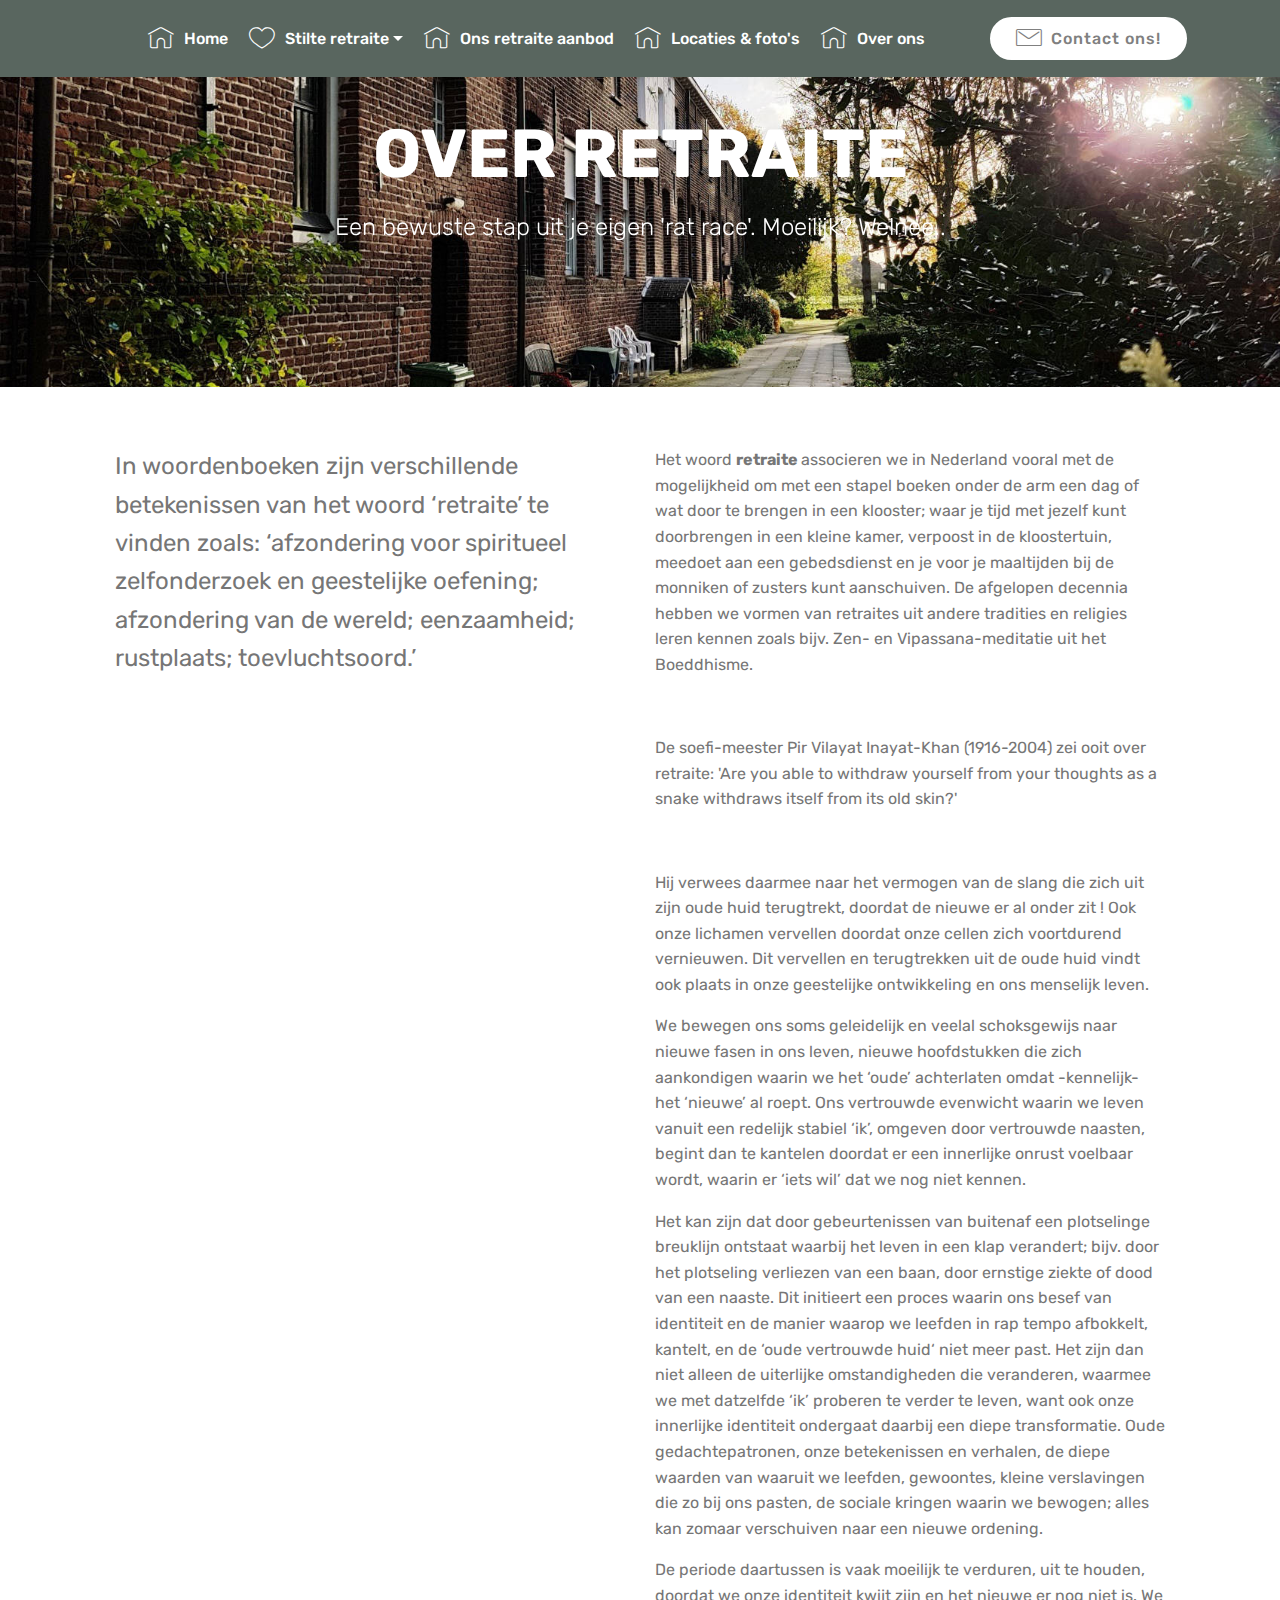
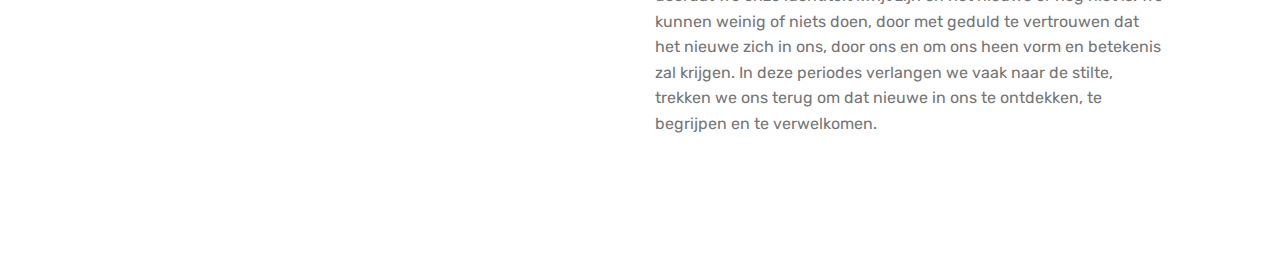
==== commit ddcbc588: "create github pages" ====
--- a/page2.html
+++ b/page2.html
@@ -45,8 +45,8 @@
         <div class="collapse navbar-collapse" id="navbarSupportedContent">
             <ul class="navbar-nav nav-dropdown navbar-nav-top-padding" data-app-modern-menu="true"><li class="nav-item"><a class="nav-link link text-white display-4" href="index.html" aria-expanded="false">
                         <span class="mbri-home mbr-iconfont mbr-iconfont-btn"></span>
-                        Home</a></li><li class="nav-item dropdown open"><a class="nav-link link text-white dropdown-toggle display-4" href="page2.html" aria-expanded="true" data-toggle="dropdown-submenu">
-                        <span class="mbri-home mbr-iconfont mbr-iconfont-btn"></span>
+                        Home</a></li><li class="nav-item dropdown"><a class="nav-link link text-white dropdown-toggle display-4" href="page6.html" aria-expanded="false" data-toggle="dropdown-submenu"><span class="mbri-hearth mbr-iconfont mbr-iconfont-btn"></span>
+                        
                         Stilte retraite</a><div class="dropdown-menu"><a class="text-white dropdown-item display-4" href="page6.html" aria-expanded="false">Over stilte retraite</a><a class="text-white dropdown-item display-4" href="page3.html" aria-expanded="false">Wat is stilte retraite</a><a class="text-white dropdown-item display-4" href="page4.html" aria-expanded="false">Wat doet stilte retraite</a></div></li><li class="nav-item"><a class="nav-link link text-white display-4" href="https://mobirise.co" aria-expanded="false">
                         <span class="mbri-home mbr-iconfont mbr-iconfont-btn"></span>
                         Ons retraite aanbod</a></li><li class="nav-item"><a class="nav-link link text-white display-4" href="https://mobirise.co" aria-expanded="false">
@@ -65,7 +65,7 @@
     </nav>
 </section>
 
-<section class="engine"><a href="https://mobirise.info/m">web design templates</a></section><section class="mbr-section content5 cid-rkNWGLHf2K mbr-parallax-background" id="content5-g">
+<section class="engine"><a href="https://mobirise.info/b">create a website</a></section><section class="mbr-section content5 cid-rkNWGLHf2K mbr-parallax-background" id="content5-g">
 
     
 
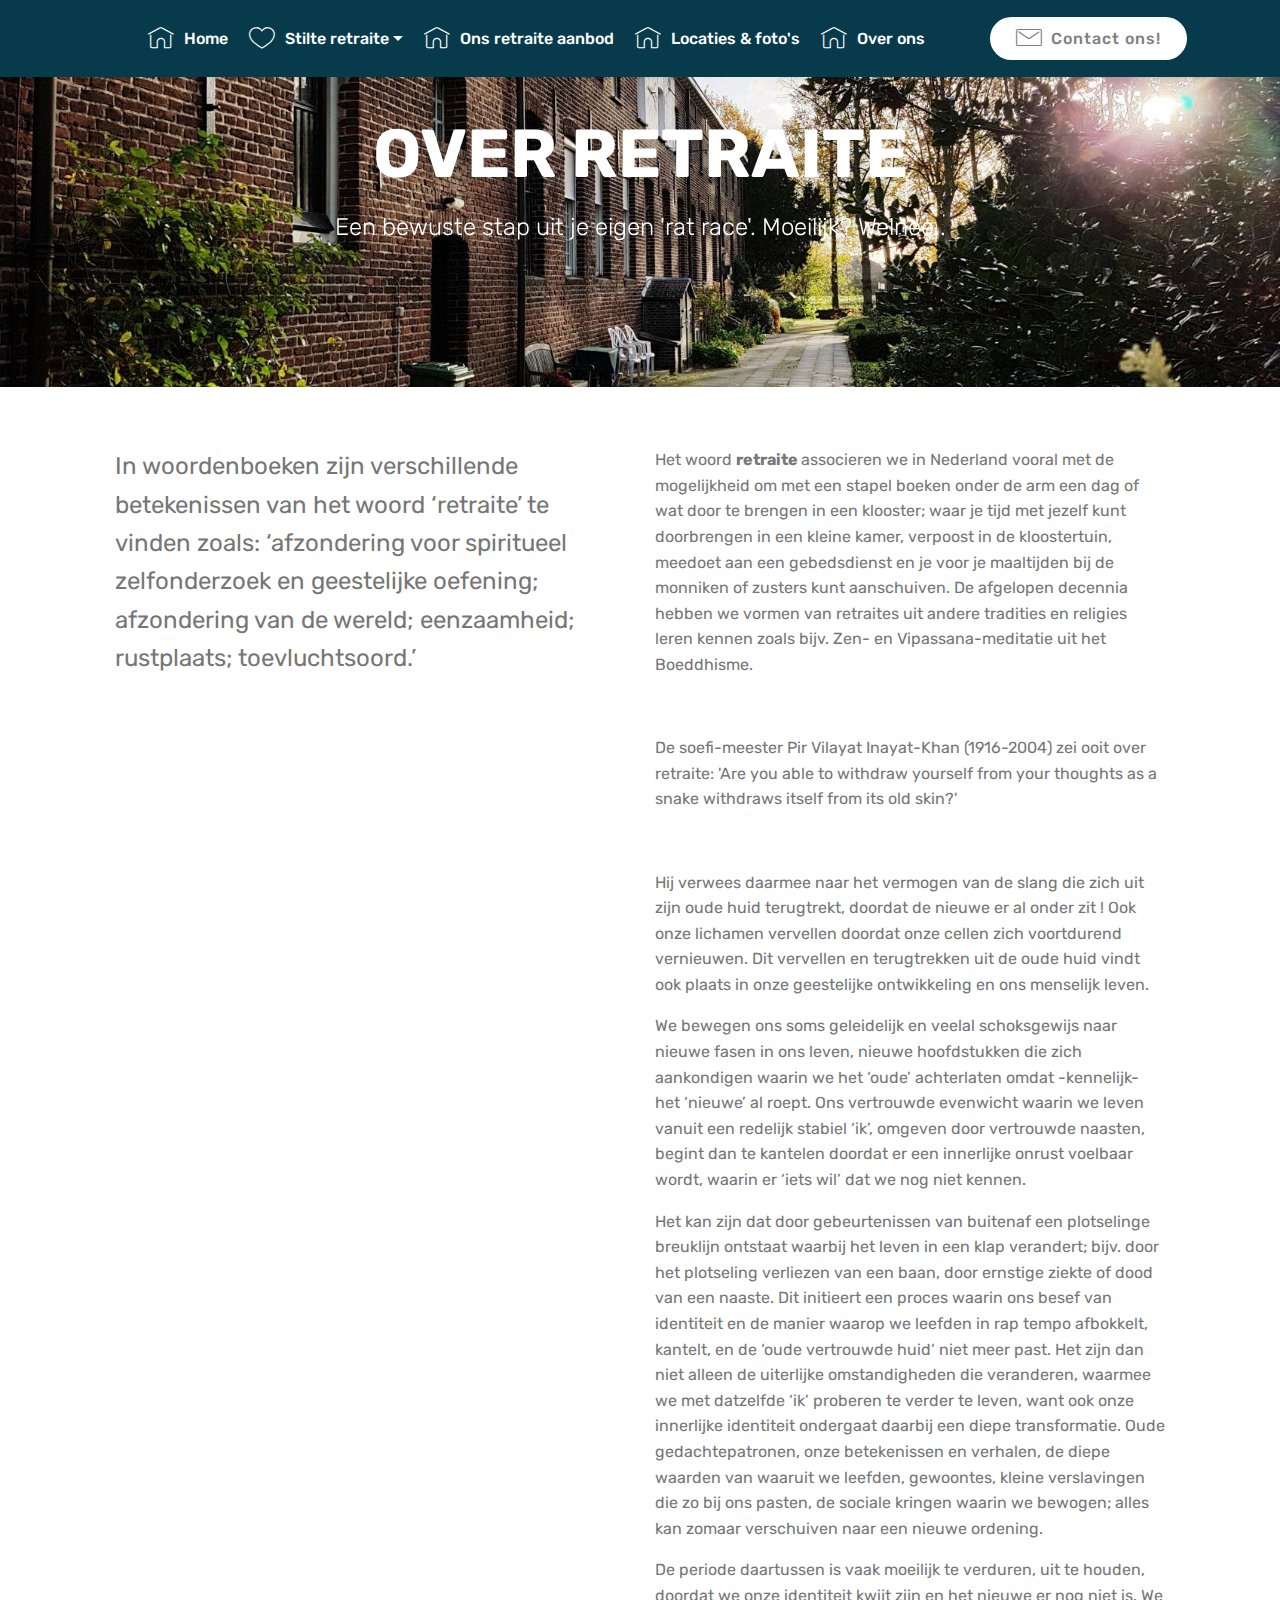
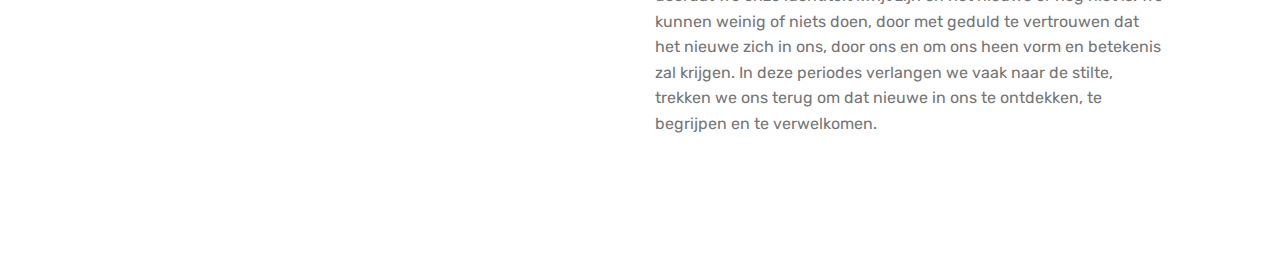
==== commit 08d7ce5e: "create github pages" ====
--- a/page2.html
+++ b/page2.html
@@ -65,7 +65,7 @@
     </nav>
 </section>
 
-<section class="engine"><a href="https://mobirise.info/b">create a website</a></section><section class="mbr-section content5 cid-rkNWGLHf2K mbr-parallax-background" id="content5-g">
+<section class="engine"><a href="https://mobirise.info/q">free responsive website templates</a></section><section class="mbr-section content5 cid-rkNWGLHf2K mbr-parallax-background" id="content5-g">
 
     
 
--- a/assets/mobirise/css/mbr-additional.css
+++ b/assets/mobirise/css/mbr-additional.css
@@ -1394,7 +1394,7 @@
   border-top-color: #ffffff;
 }
 .cid-rkNl5yYSTx {
-  background-image: url("../../../assets/images/remember2-2000x1500.jpg");
+  background-image: url("../../../assets/images/test-1493x900.jpg");
 }
 .cid-rkNl5yYSTx .icons-media-container {
   display: flex;
@@ -1424,12 +1424,12 @@
 }
 .cid-rkNlGfXV9l .navbar {
   padding: .5rem 0;
-  background: #59665f;
+  background: #073b4c;
   transition: none;
   min-height: 77px;
 }
 .cid-rkNlGfXV9l .navbar-dropdown.bg-color.transparent.opened {
-  background: #59665f;
+  background: #073b4c;
 }
 .cid-rkNlGfXV9l a {
   font-style: normal;
@@ -1520,7 +1520,7 @@
   padding-bottom: 0;
 }
 .cid-rkNlGfXV9l .dropdown .dropdown-menu {
-  background: #59665f;
+  background: #073b4c;
   display: none;
   position: absolute;
   min-width: 5rem;
@@ -2161,12 +2161,12 @@
 }
 .cid-rkNlGfXV9l .navbar {
   padding: .5rem 0;
-  background: #59665f;
+  background: #073b4c;
   transition: none;
   min-height: 77px;
 }
 .cid-rkNlGfXV9l .navbar-dropdown.bg-color.transparent.opened {
-  background: #59665f;
+  background: #073b4c;
 }
 .cid-rkNlGfXV9l a {
   font-style: normal;
@@ -2257,7 +2257,7 @@
   padding-bottom: 0;
 }
 .cid-rkNlGfXV9l .dropdown .dropdown-menu {
-  background: #59665f;
+  background: #073b4c;
   display: none;
   position: absolute;
   min-width: 5rem;
@@ -2566,12 +2566,12 @@
 }
 .cid-rkNlGfXV9l .navbar {
   padding: .5rem 0;
-  background: #59665f;
+  background: #073b4c;
   transition: none;
   min-height: 77px;
 }
 .cid-rkNlGfXV9l .navbar-dropdown.bg-color.transparent.opened {
-  background: #59665f;
+  background: #073b4c;
 }
 .cid-rkNlGfXV9l a {
   font-style: normal;
@@ -2662,7 +2662,7 @@
   padding-bottom: 0;
 }
 .cid-rkNlGfXV9l .dropdown .dropdown-menu {
-  background: #59665f;
+  background: #073b4c;
   display: none;
   position: absolute;
   min-width: 5rem;
@@ -2977,12 +2977,12 @@
 }
 .cid-rkNlGfXV9l .navbar {
   padding: .5rem 0;
-  background: #59665f;
+  background: #073b4c;
   transition: none;
   min-height: 77px;
 }
 .cid-rkNlGfXV9l .navbar-dropdown.bg-color.transparent.opened {
-  background: #59665f;
+  background: #073b4c;
 }
 .cid-rkNlGfXV9l a {
   font-style: normal;
@@ -3073,7 +3073,7 @@
   padding-bottom: 0;
 }
 .cid-rkNlGfXV9l .dropdown .dropdown-menu {
-  background: #59665f;
+  background: #073b4c;
   display: none;
   position: absolute;
   min-width: 5rem;
@@ -3382,12 +3382,12 @@
 }
 .cid-rkNlGfXV9l .navbar {
   padding: .5rem 0;
-  background: #59665f;
+  background: #073b4c;
   transition: none;
   min-height: 77px;
 }
 .cid-rkNlGfXV9l .navbar-dropdown.bg-color.transparent.opened {
-  background: #59665f;
+  background: #073b4c;
 }
 .cid-rkNlGfXV9l a {
   font-style: normal;
@@ -3478,7 +3478,7 @@
   padding-bottom: 0;
 }
 .cid-rkNlGfXV9l .dropdown .dropdown-menu {
-  background: #59665f;
+  background: #073b4c;
   display: none;
   position: absolute;
   min-width: 5rem;
@@ -3787,12 +3787,12 @@
 }
 .cid-rkNlGfXV9l .navbar {
   padding: .5rem 0;
-  background: #59665f;
+  background: #073b4c;
   transition: none;
   min-height: 77px;
 }
 .cid-rkNlGfXV9l .navbar-dropdown.bg-color.transparent.opened {
-  background: #59665f;
+  background: #073b4c;
 }
 .cid-rkNlGfXV9l a {
   font-style: normal;
@@ -3883,7 +3883,7 @@
   padding-bottom: 0;
 }
 .cid-rkNlGfXV9l .dropdown .dropdown-menu {
-  background: #59665f;
+  background: #073b4c;
   display: none;
   position: absolute;
   min-width: 5rem;
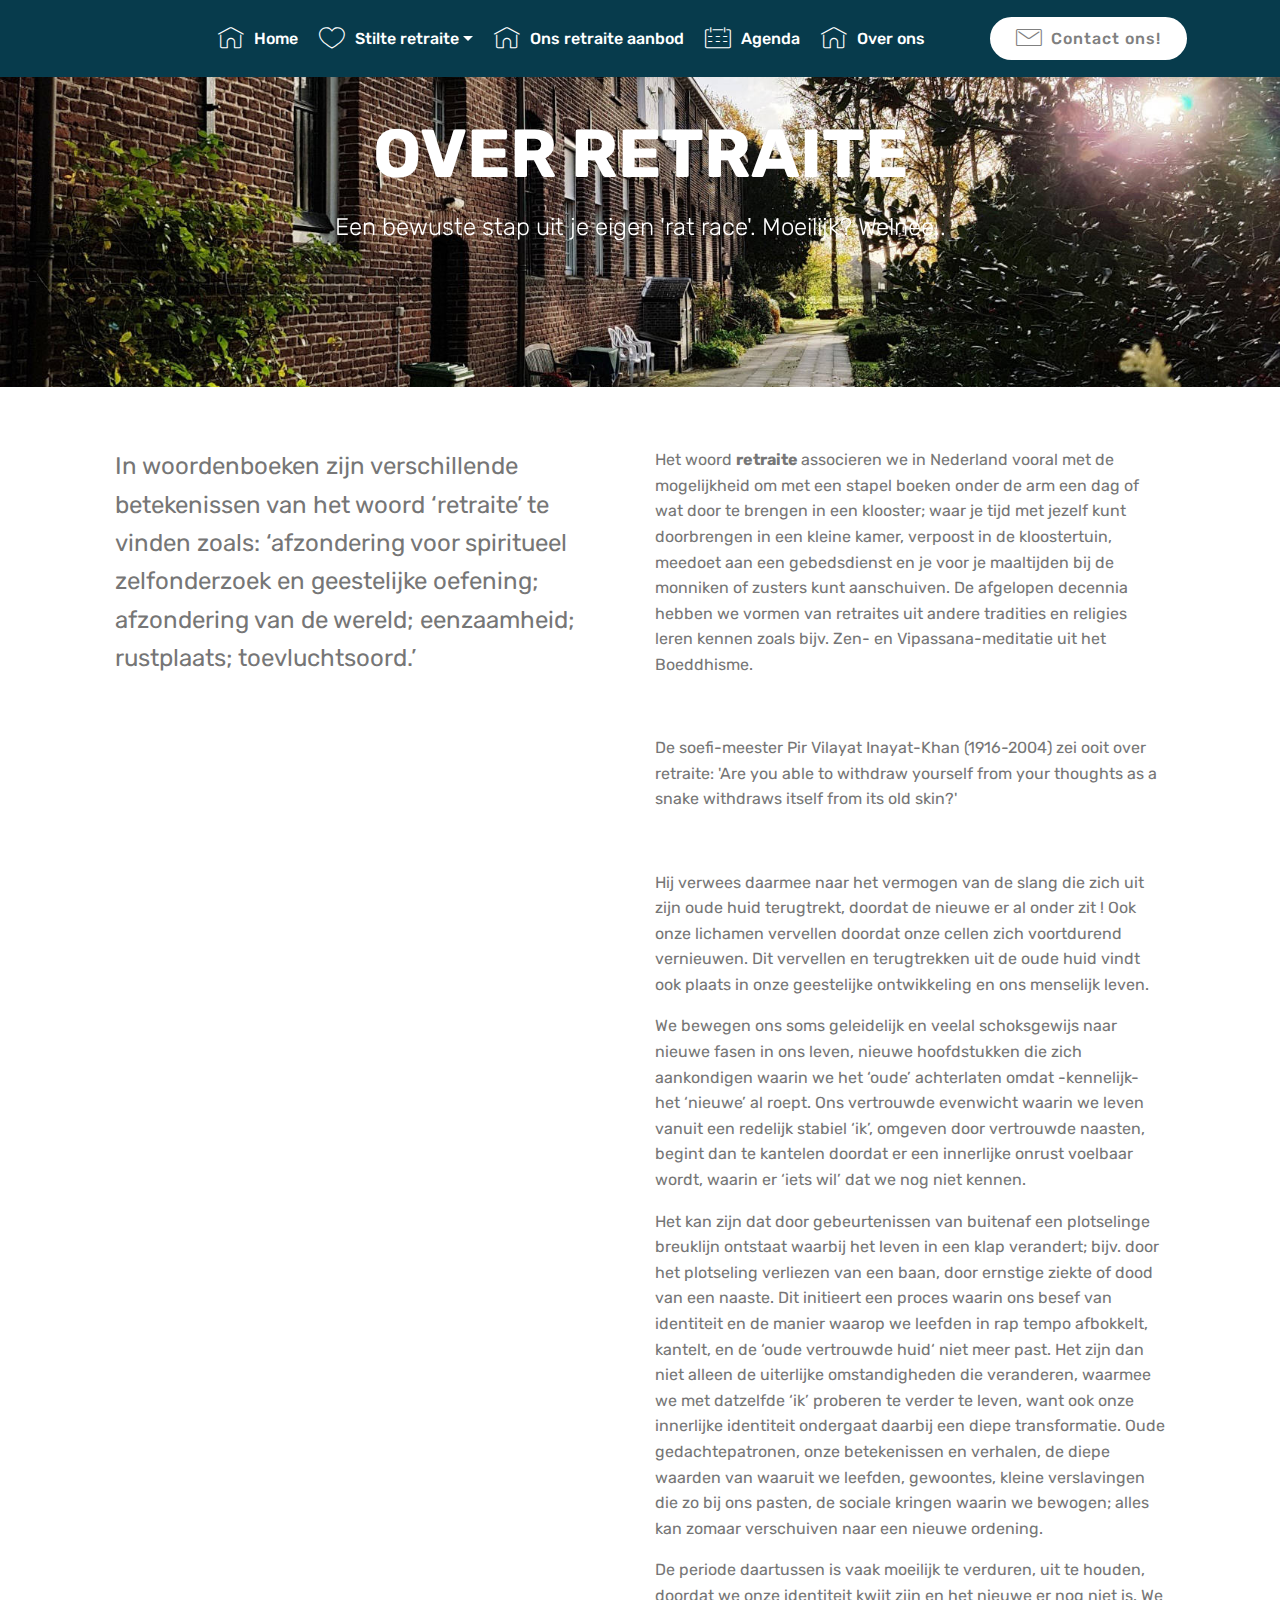
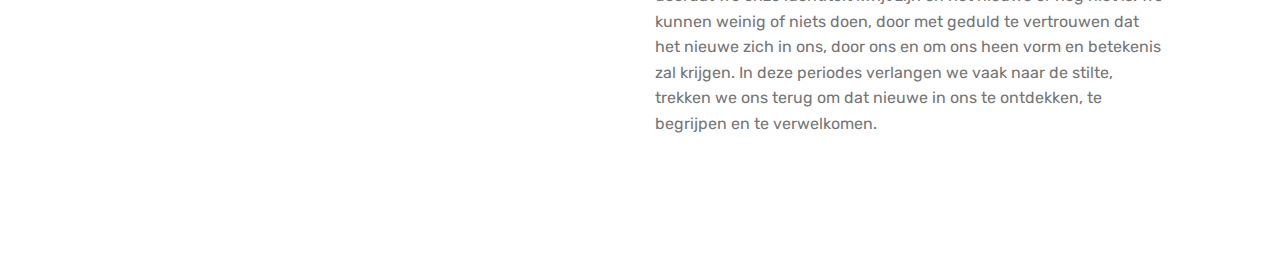
==== commit 3bf8185a: "create github pages" ====
--- a/page2.html
+++ b/page2.html
@@ -45,13 +45,12 @@
         <div class="collapse navbar-collapse" id="navbarSupportedContent">
             <ul class="navbar-nav nav-dropdown navbar-nav-top-padding" data-app-modern-menu="true"><li class="nav-item"><a class="nav-link link text-white display-4" href="index.html" aria-expanded="false">
                         <span class="mbri-home mbr-iconfont mbr-iconfont-btn"></span>
-                        Home</a></li><li class="nav-item dropdown"><a class="nav-link link text-white dropdown-toggle display-4" href="page6.html" aria-expanded="false" data-toggle="dropdown-submenu"><span class="mbri-hearth mbr-iconfont mbr-iconfont-btn"></span>
+                        Home</a></li><li class="nav-item dropdown open"><a class="nav-link link text-white dropdown-toggle display-4" href="page6.html" aria-expanded="true" data-toggle="dropdown-submenu"><span class="mbri-hearth mbr-iconfont mbr-iconfont-btn"></span>
                         
                         Stilte retraite</a><div class="dropdown-menu"><a class="text-white dropdown-item display-4" href="page6.html" aria-expanded="false">Over stilte retraite</a><a class="text-white dropdown-item display-4" href="page3.html" aria-expanded="false">Wat is stilte retraite</a><a class="text-white dropdown-item display-4" href="page4.html" aria-expanded="false">Wat doet stilte retraite</a></div></li><li class="nav-item"><a class="nav-link link text-white display-4" href="https://mobirise.co" aria-expanded="false">
                         <span class="mbri-home mbr-iconfont mbr-iconfont-btn"></span>
-                        Ons retraite aanbod</a></li><li class="nav-item"><a class="nav-link link text-white display-4" href="https://mobirise.co" aria-expanded="false">
-                        <span class="mbri-home mbr-iconfont mbr-iconfont-btn"></span>
-                        Locaties &amp; foto's</a></li><li class="nav-item"><a class="nav-link link text-white display-4" href="https://mobirise.co" aria-expanded="false">
+                        Ons retraite aanbod</a></li><li class="nav-item"><a class="nav-link link text-white display-4" href="https://mobirise.co" aria-expanded="false"><span class="mbri-calendar mbr-iconfont mbr-iconfont-btn"></span>
+                        Agenda</a></li><li class="nav-item"><a class="nav-link link text-white display-4" href="https://mobirise.co" aria-expanded="false">
                         <span class="mbri-home mbr-iconfont mbr-iconfont-btn"></span>
                         Over ons</a></li><li class="nav-item"><a class="nav-link link text-white display-4" href="https://mobirise.co" aria-expanded="false">
                         </a></li><li class="nav-item">
@@ -65,7 +64,7 @@
     </nav>
 </section>
 
-<section class="engine"><a href="https://mobirise.info/q">free responsive website templates</a></section><section class="mbr-section content5 cid-rkNWGLHf2K mbr-parallax-background" id="content5-g">
+<section class="engine"><a href="https://mobirise.info/t">amp template</a></section><section class="mbr-section content5 cid-rkNWGLHf2K mbr-parallax-background" id="content5-g">
 
     
 
--- a/assets/mobirise/css/mbr-additional.css
+++ b/assets/mobirise/css/mbr-additional.css
@@ -1394,7 +1394,7 @@
   border-top-color: #ffffff;
 }
 .cid-rkNl5yYSTx {
-  background-image: url("../../../assets/images/test-1493x900.jpg");
+  background-image: url("../../../assets/images/test-1-1493x900.jpg");
 }
 .cid-rkNl5yYSTx .icons-media-container {
   display: flex;
